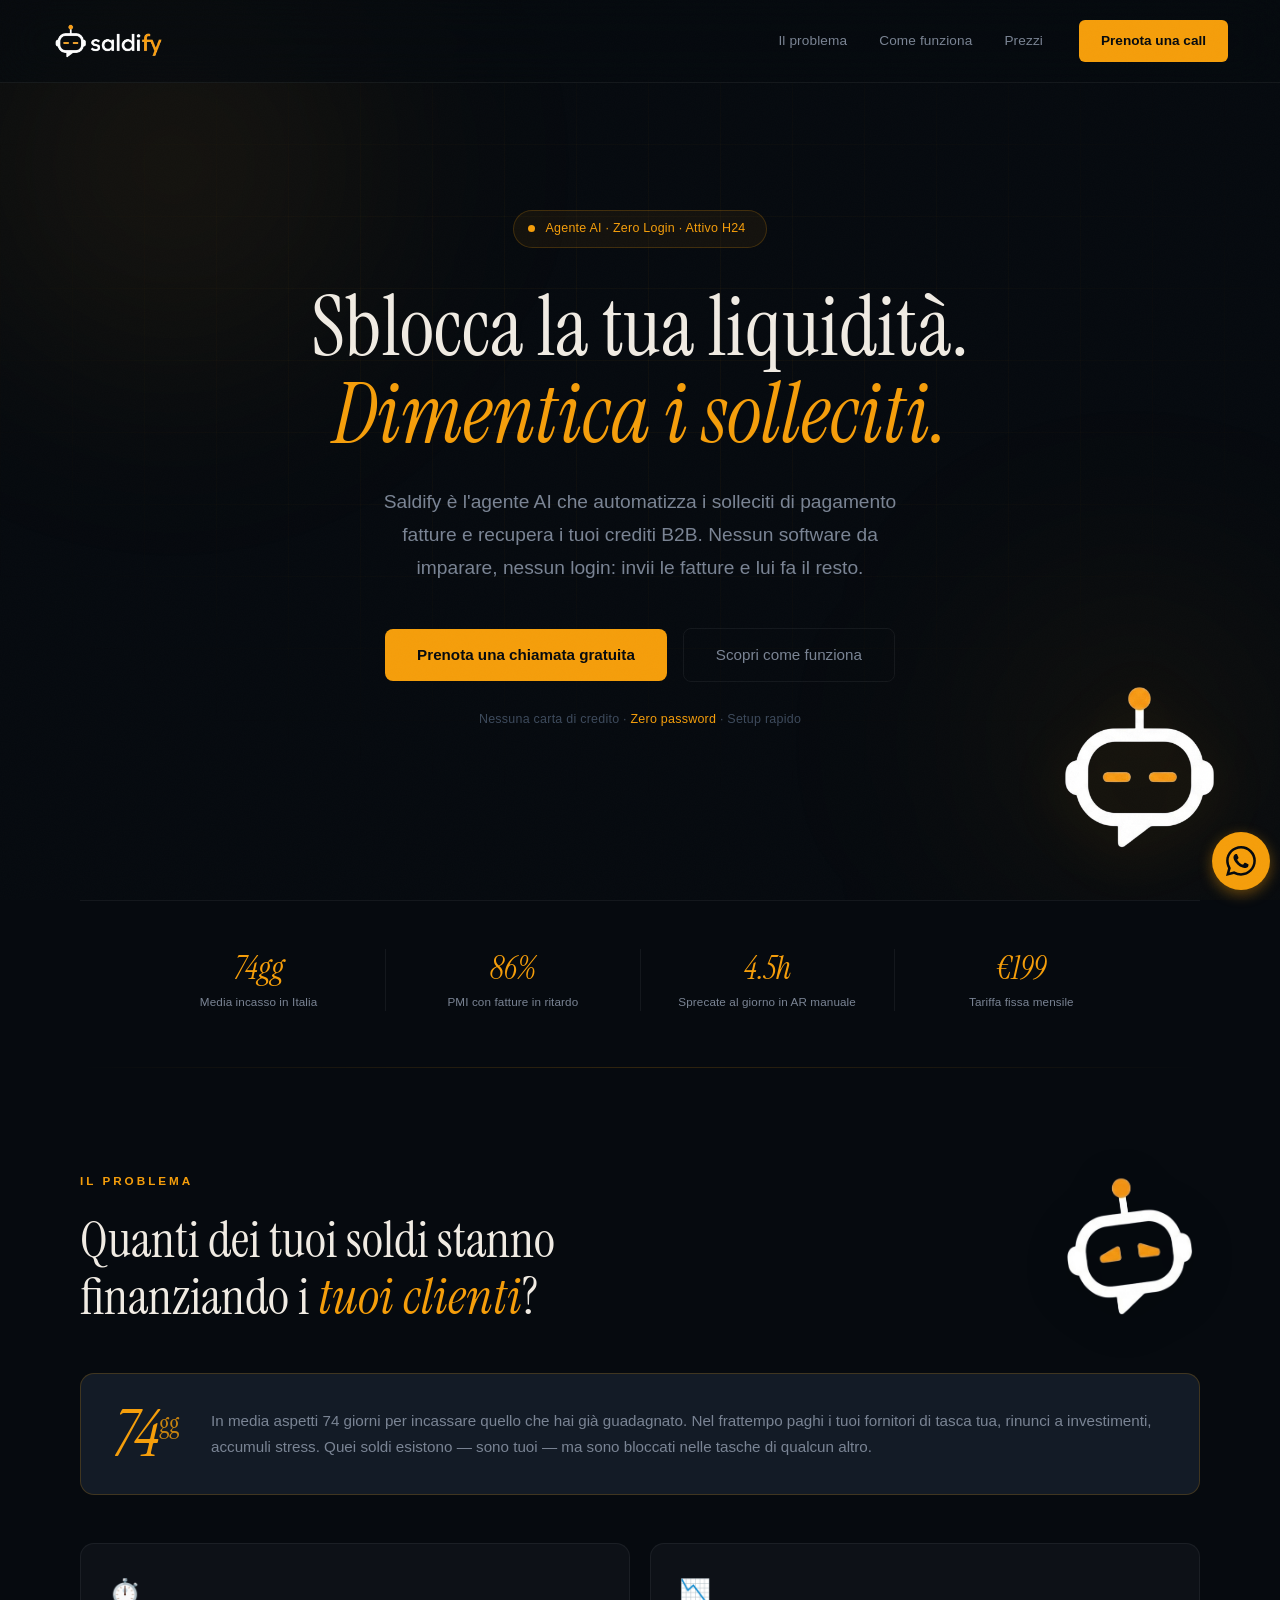
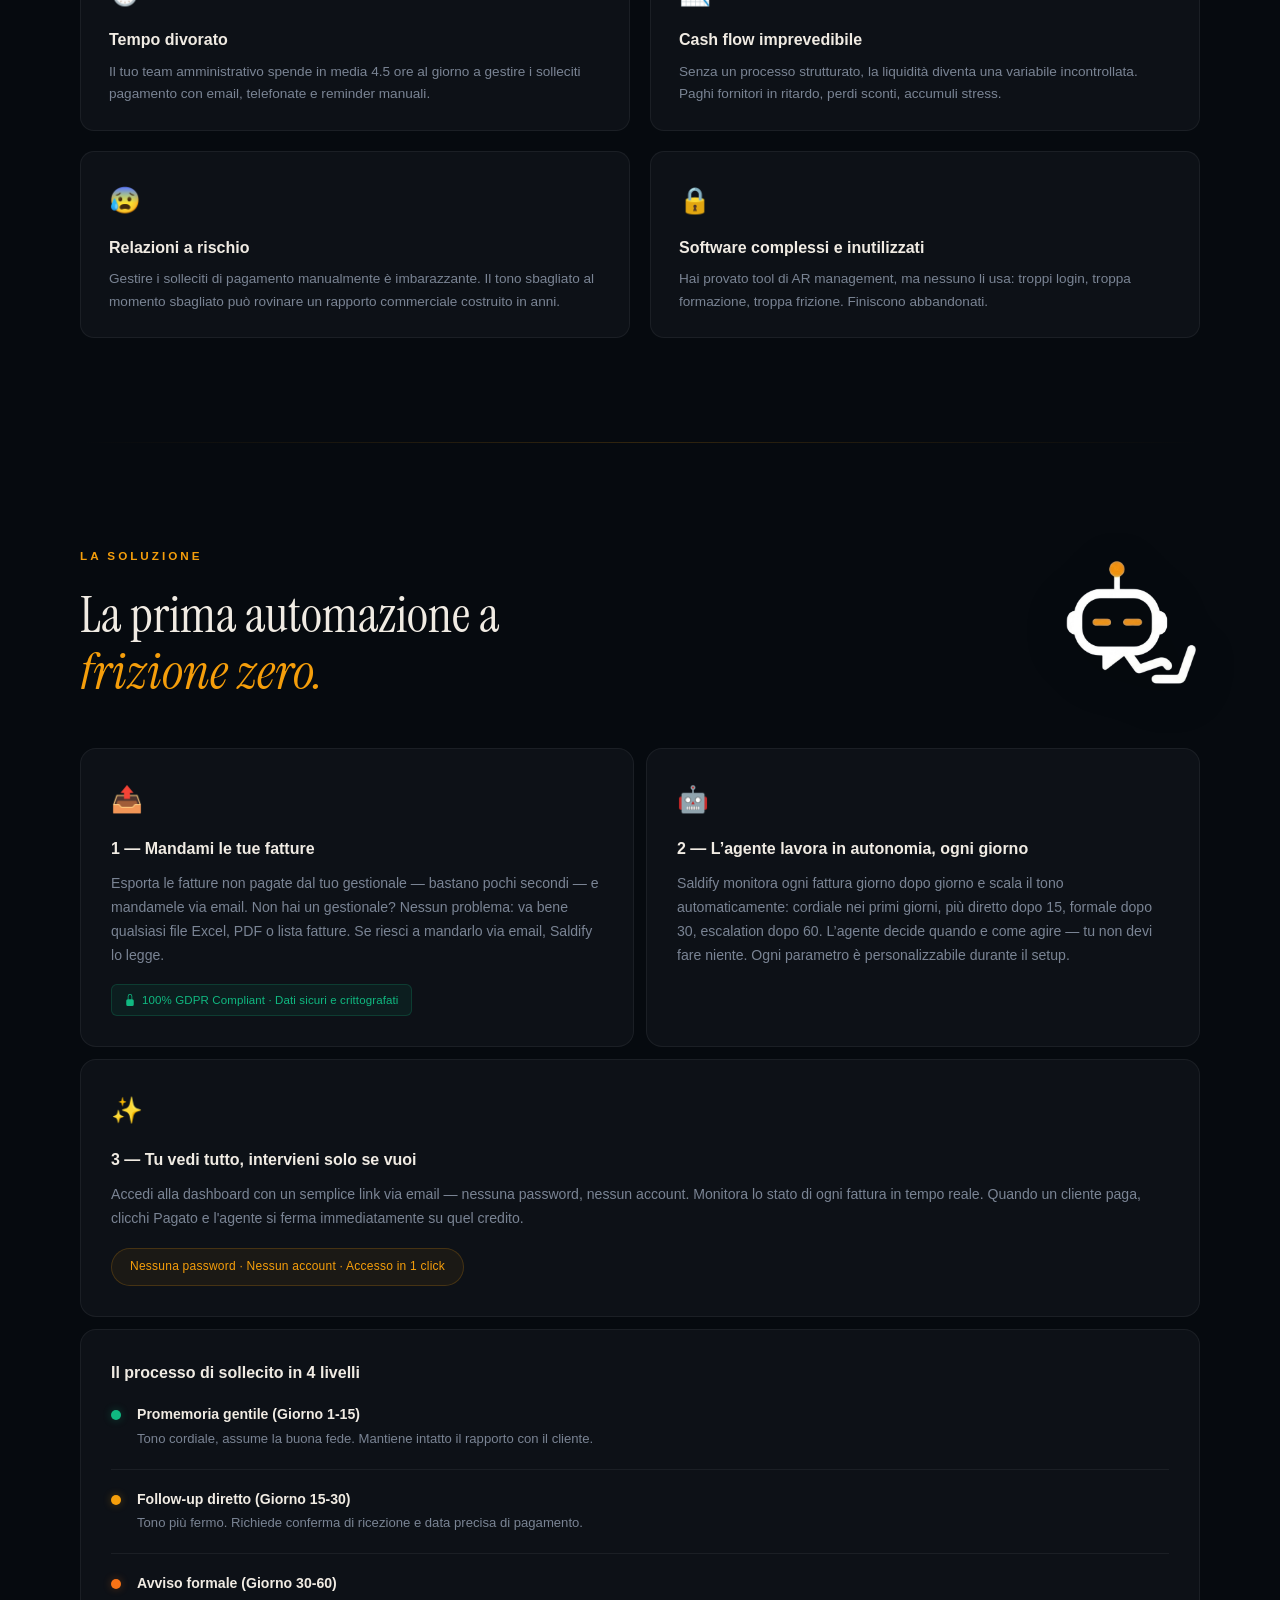
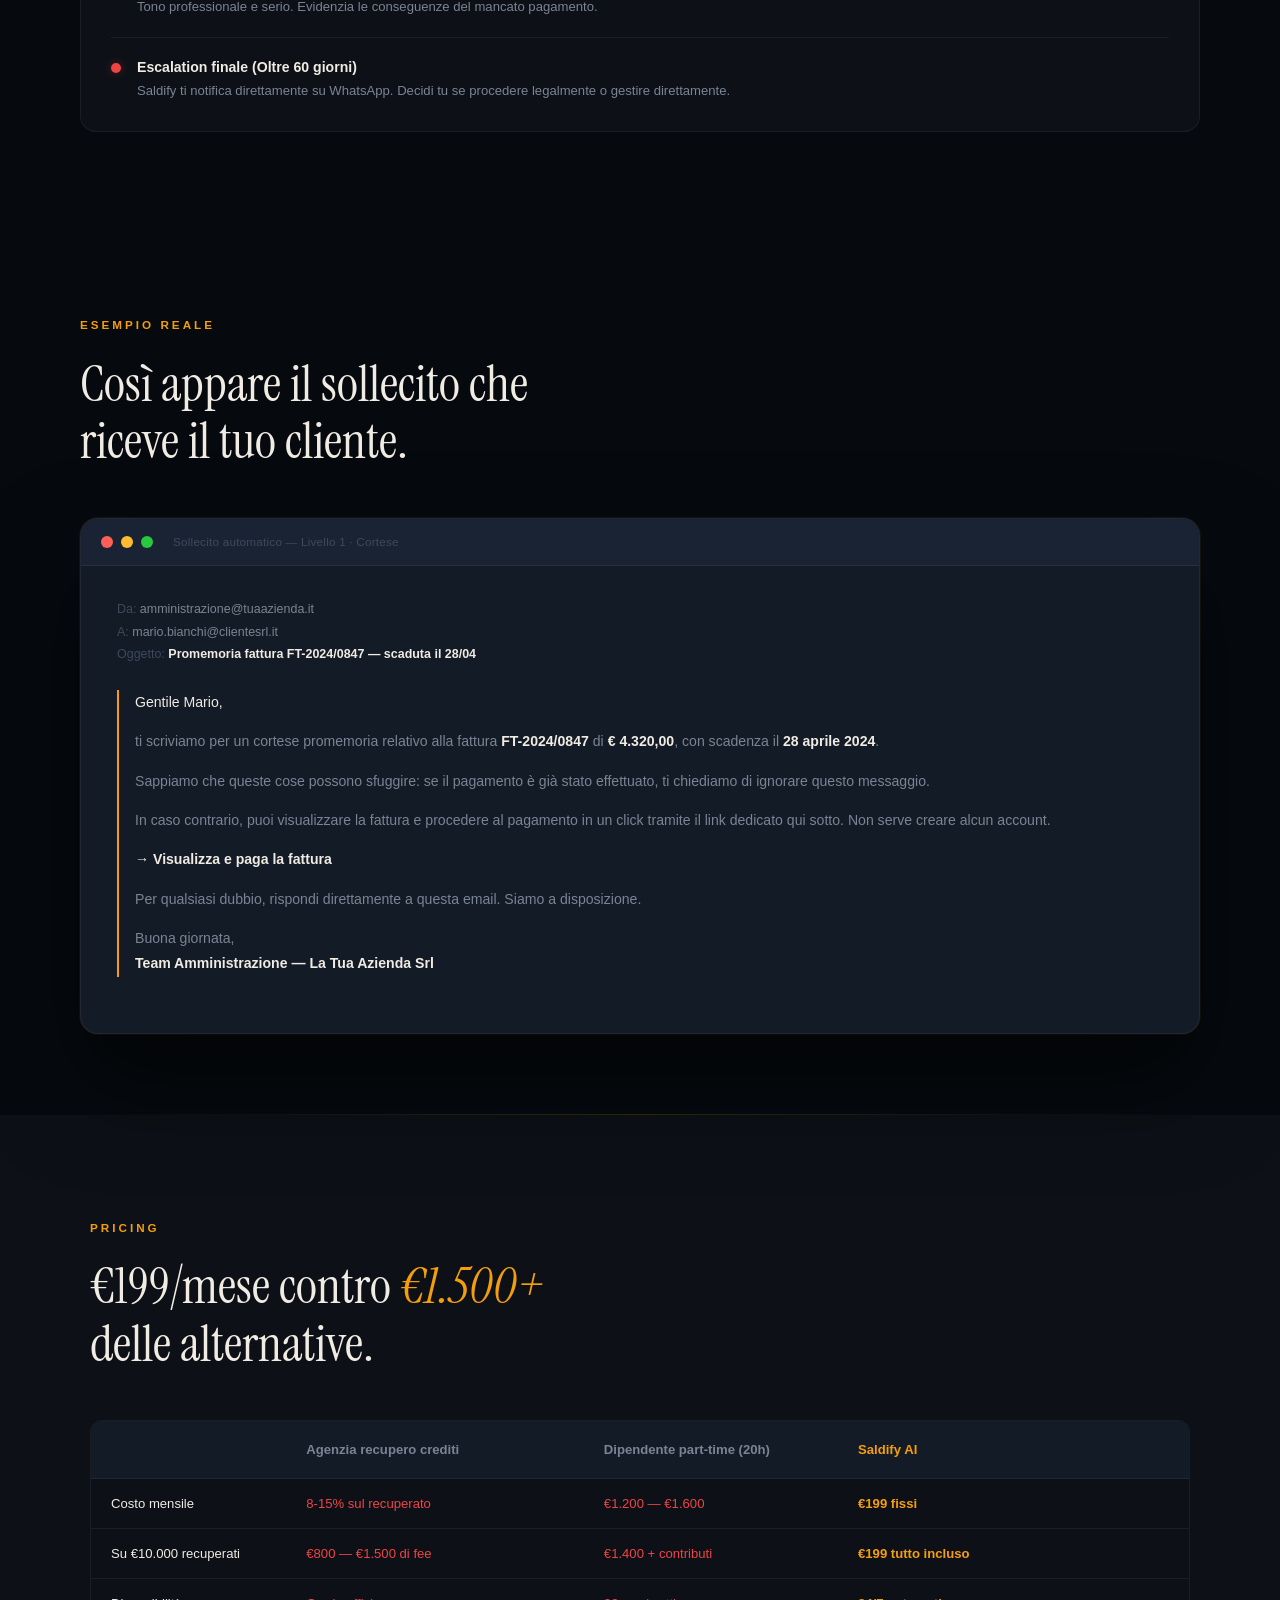
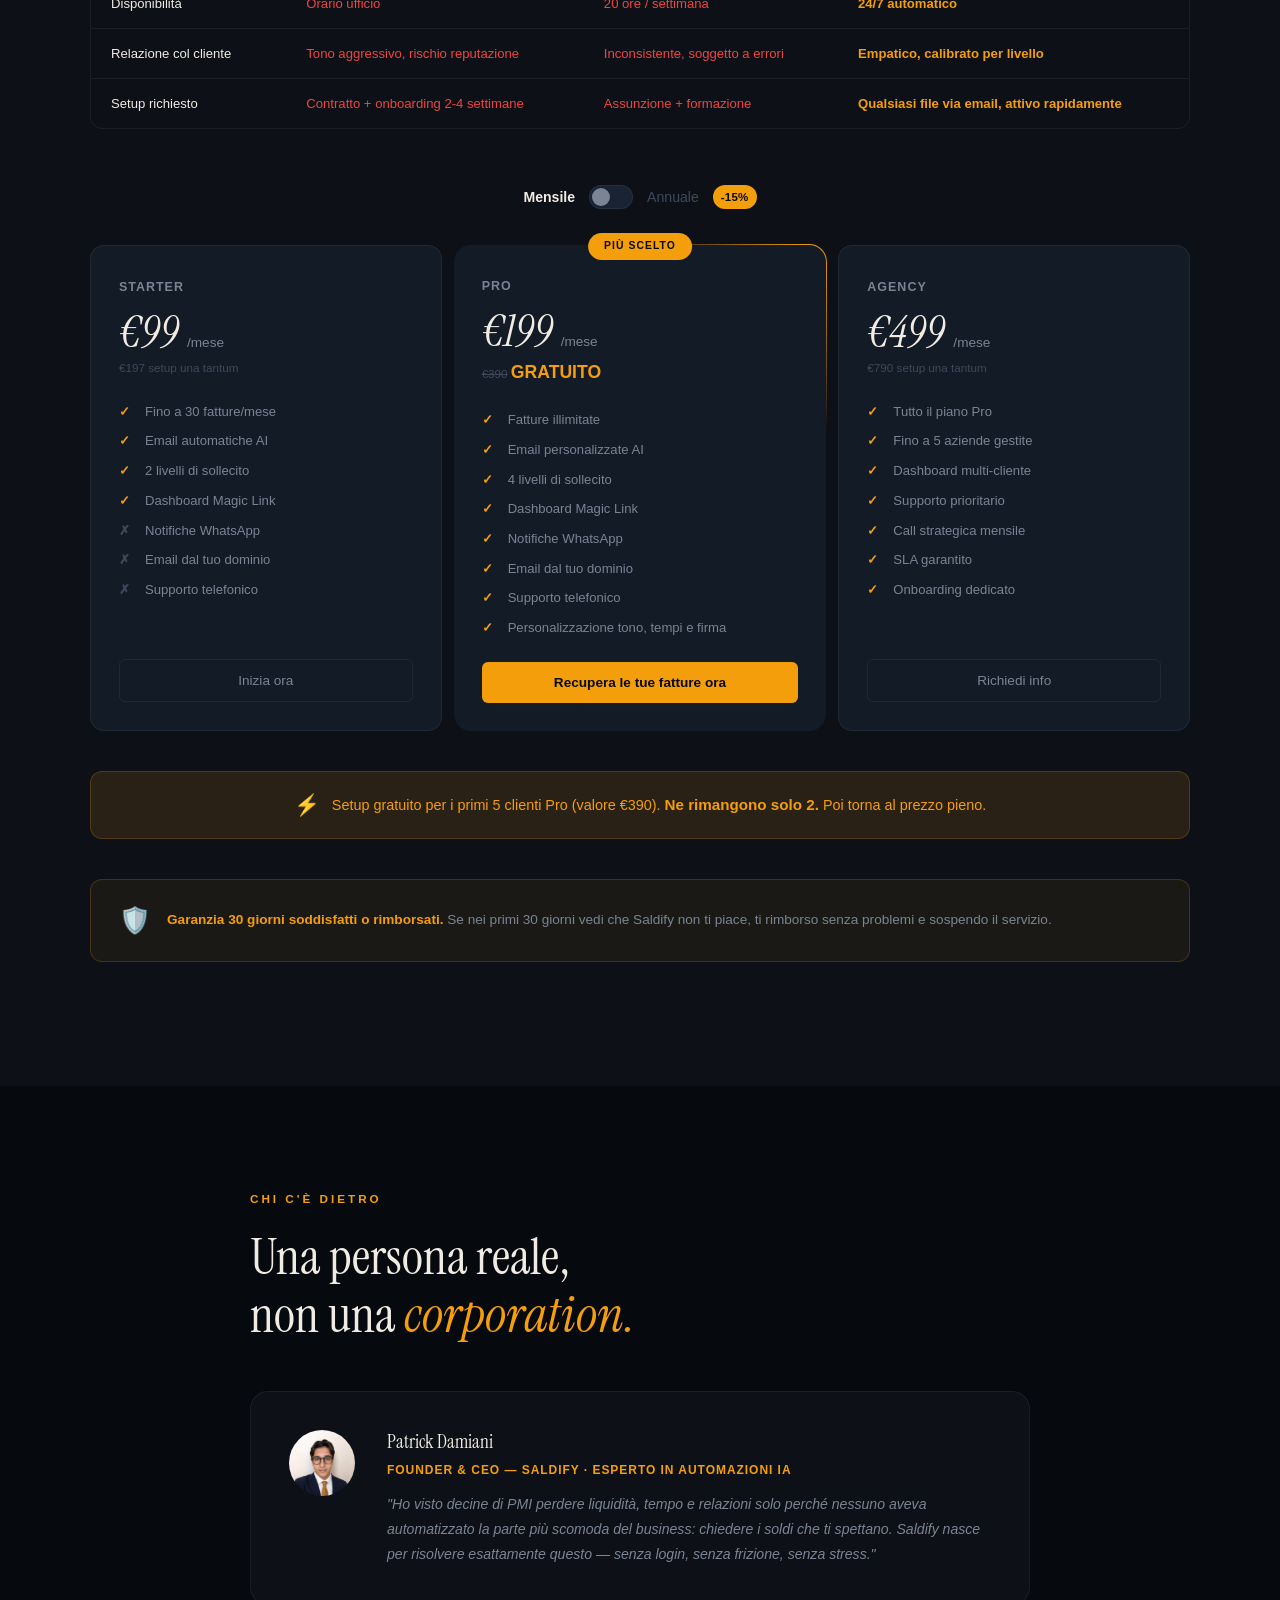
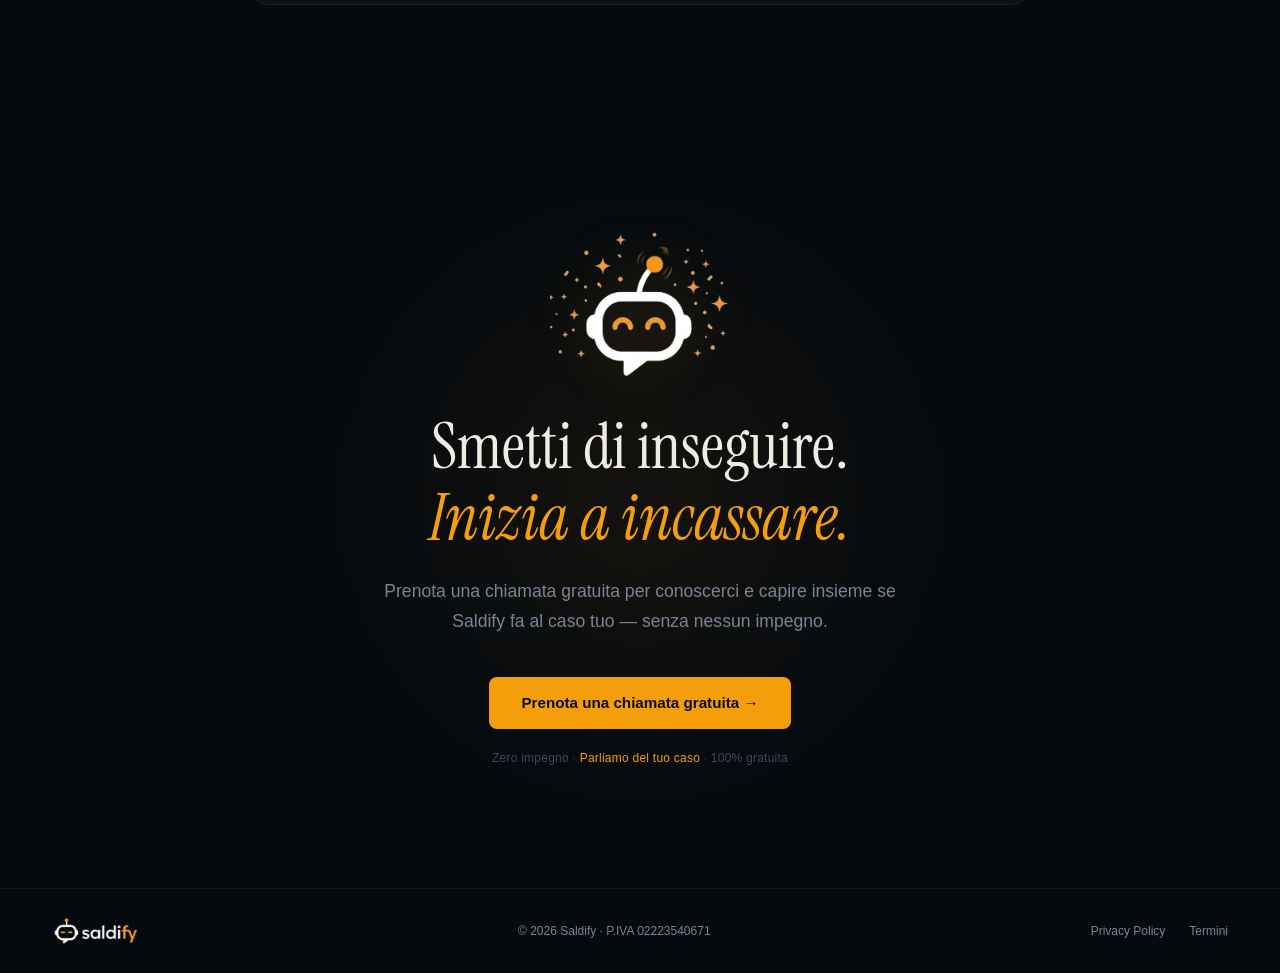
==== index.html @ 2b089e60 "Update meta description price from 199 to 99" ====
<!DOCTYPE html>
<html lang="it">
<head>
  <meta charset="UTF-8">
  <!-- Google Tag Manager -->
  <script>(function(w,d,s,l,i){w[l]=w[l]||[];w[l].push({'gtm.start': new Date().getTime(),event:'gtm.js'});var f=d.getElementsByTagName(s)[0], j=d.createElement(s),dl=l!='dataLayer'?'&l='+l:'';j.async=true;j.src= 'https://www.googletagmanager.com/gtm.js?id='+i+dl;f.parentNode.insertBefore(j,f); })(window,document,'script','dataLayer','GTM-MG8FZCW9');</script>
  <!-- End Google Tag Manager -->
  <meta name="viewport" content="width=device-width, initial-scale=1.0">
  <title>Saldify — Automatizza i Tuoi Incassi B2B</title>

  <!-- Favicon -->
  <link rel="icon" type="image/jpeg" href="/favicon.jpeg">

  <!-- SEO -->
  <meta name="description" content="Saldify è l'agente AI che recupera i tuoi crediti B2B in automatico. Mandi le fatture, lui manda i solleciti. Zero login, zero stress. Da €99/mese.">
  <meta name="robots" content="index, follow">
  <meta name="author" content="Saldify">
  <meta name="keywords" content="solleciti pagamento, solleciti di pagmento fatture, agente AI fatture scadute, automatizzare solleciti pagamento, solleciti di pagamento, sollecito pagamento fattura">

  <!-- Open Graph -->
  <meta property="og:title" content="Saldify — Sblocca la tua liquidità. Dimentica i solleciti.">
  <meta property="og:description" content="L'agente AI che recupera i tuoi crediti B2B in automatico. Zero login, zero stress. Setup rapido.">
  <meta property="og:image" content="https://saldify-tan.vercel.app/favicon.jpeg">
  <meta property="og:url" content="https://saldify-tan.vercel.app">
  <meta property="og:type" content="website">
  <meta property="og:locale" content="it_IT">

  <!-- Twitter Card -->
  <meta name="twitter:card" content="summary_large_image">
  <meta name="twitter:title" content="Saldify — Sblocca la tua liquidità.">
  <meta name="twitter:description" content="L'agente AI che recupera i tuoi crediti B2B in automatico.">
  <meta name="twitter:image" content="https://saldify-tan.vercel.app/favicon.jpeg">

  <!-- Google Fonts: Instrument Serif -->
  <link rel="preconnect" href="https://fonts.googleapis.com">
  <link rel="preconnect" href="https://fonts.gstatic.com" crossorigin>
  <link href="https://fonts.googleapis.com/css2?family=Instrument+Serif:ital@0;1&display=swap" rel="stylesheet">

  <!-- Fontshare: Cabinet Grotesk -->
  <link href="https://api.fontshare.com/v2/css?f[]=cabinet-grotesk@400,500,700,800&display=swap" rel="stylesheet">

  <link rel="stylesheet" href="style.css">
</head>
<body>
  <!-- Google Tag Manager (noscript) -->
  <noscript><iframe src="https://www.googletagmanager.com/ns.html?id=GTM-MG8FZCW9" height="0" width="0" style="display:none;visibility:hidden"></iframe></noscript>
  <!-- End Google Tag Manager (noscript) -->

  <!-- ======== NAVBAR ======== -->
  <nav class="navbar" id="navbar">
    <a href="#" class="nav-logo"><img src="logo.png" alt="Saldify" height="36" width="auto"></a>
    <div class="nav-right">
      <div class="nav-links">
        <a href="#problema">Il problema</a>
        <a href="#come-funziona">Come funziona</a>
        <a href="#prezzi">Prezzi</a>
      </div>
      <a href="#cta" class="abtn">Prenota una call</a>
    </div>
  </nav>

  <!-- ======== HERO ======== -->
  <section class="hero" id="hero">
    <!-- Background effects -->
    <div class="hero-orb hero-orb--1"></div>
    <div class="hero-orb hero-orb--2"></div>
    <div class="hero-grid"></div>
    <div class="hero-particles" id="heroParticles"></div>

    <!-- Content -->
    <div class="hero-content">
      <div class="hero-badge">
        <span class="hero-badge-dot"></span>
        Agente AI · Zero Login · Attivo H24
      </div>

      <h1>Sblocca la tua liquidità.<br><span class="accent">Dimentica i solleciti.</span></h1>

      <p class="hero-sub">Saldify è l'agente AI che automatizza i solleciti di pagamento fatture e recupera i tuoi crediti B2B. Nessun software da imparare, nessun login: invii le fatture e lui fa il resto.</p>

      <div class="hero-cta">
        <a href="#cta" class="abtn lg">Prenota una chiamata gratuita</a>
        <a href="#come-funziona" class="gbtn lg">Scopri come funziona</a>
      </div>

      <p class="hero-micro">Nessuna carta di credito · <span class="amber">Zero password</span> · Setup rapido</p>
    </div>
    <img src="robot-idle.png" alt="Saldify Robot" class="hero-robot">
  </section>

  <!-- ======== PROOF BAR ======== -->
  <div class="proof-bar">
    <div class="proof-stat">
      <span class="num">74gg</span>
      <span class="label">Media incasso in Italia</span>
    </div>
    <div class="proof-stat">
      <span class="num">86%</span>
      <span class="label">PMI con fatture in ritardo</span>
    </div>
    <div class="proof-stat">
      <span class="num">4.5h</span>
      <span class="label">Sprecate al giorno in AR manuale</span>
    </div>
    <div class="proof-stat">
      <span class="num">€199</span>
      <span class="label">Tariffa fissa mensile</span>
    </div>
  </div>

  <hr class="line-accent">

  <!-- ======== PROBLEMA ======== -->
  <section class="section" id="problema">
    <div class="section-inner">
      <div class="section-header">
        <div>
          <p class="section-tag rv">Il problema</p>
          <h2 class="section-h2 rv">Quanti dei tuoi soldi stanno<br>finanziando i <span class="accent">tuoi clienti</span>?</h2>
        </div>
        <img src="robot-worried.png" alt="Robot preoccupato" class="section-robot" id="robotWorried">
      </div>

      <div class="callout rv">
        <span class="callout-num">74<sup>gg</sup></span>
        <p class="callout-text">In media aspetti 74 giorni per incassare quello che hai già guadagnato. Nel frattempo paghi i tuoi fornitori di tasca tua, rinunci a investimenti, accumuli stress. Quei soldi esistono — sono tuoi — ma sono bloccati nelle tasche di qualcun altro.</p>
      </div>

      <div class="problem-grid">
        <div class="problem-card rv">
          <div class="emoji">⏱️</div>
          <p class="card-title">Tempo divorato</p>
          <p class="card-text">Il tuo team amministrativo spende in media 4.5 ore al giorno a gestire i solleciti pagamento con email, telefonate e reminder manuali.</p>
        </div>
        <div class="problem-card rv">
          <div class="emoji">📉</div>
          <p class="card-title">Cash flow imprevedibile</p>
          <p class="card-text">Senza un processo strutturato, la liquidità diventa una variabile incontrollata. Paghi fornitori in ritardo, perdi sconti, accumuli stress.</p>
        </div>
        <div class="problem-card rv">
          <div class="emoji">😰</div>
          <p class="card-title">Relazioni a rischio</p>
          <p class="card-text">Gestire i solleciti di pagamento manualmente è imbarazzante. Il tono sbagliato al momento sbagliato può rovinare un rapporto commerciale costruito in anni.</p>
        </div>
        <div class="problem-card rv">
          <div class="emoji">🔒</div>
          <p class="card-title">Software complessi e inutilizzati</p>
          <p class="card-text">Hai provato tool di AR management, ma nessuno li usa: troppi login, troppa formazione, troppa frizione. Finiscono abbandonati.</p>
        </div>
      </div>
    </div>
  </section>

  <hr class="line-accent">

  <!-- ======== COME FUNZIONA ======== -->
  <section class="section" id="come-funziona">
    <div class="section-inner">
      <div class="section-header">
        <div>
          <p class="section-tag rv">La soluzione</p>
          <h2 class="section-h2 rv">La prima automazione a<br><span class="accent">frizione zero.</span></h2>
        </div>
        <img src="robot-working.png" alt="Robot al lavoro" class="section-robot" id="robotWorking">
      </div>

      <div class="bento-grid">
        <!-- Step 1 -->
        <div class="bento-card rv">
          <div class="emoji">📤</div>
          <p class="card-title">1 — Mandami le tue fatture</p>
          <p class="card-text">Esporta le fatture non pagate dal tuo gestionale — bastano pochi secondi — e mandamele via email. Non hai un gestionale? Nessun problema: va bene qualsiasi file Excel, PDF o lista fatture. Se riesci a mandarlo via email, Saldify lo legge.</p>
          <div class="privacy-badge">
            <svg xmlns="http://www.w3.org/2000/svg" width="12" height="12" fill="currentColor" viewBox="0 0 16 16"><path d="M8 1a2 2 0 0 1 2 2v4H6V3a2 2 0 0 1 2-2zm3 6V3a3 3 0 0 0-6 0v4a2 2 0 0 0-2 2v5a2 2 0 0 0 2 2h6a2 2 0 0 0 2-2V9a2 2 0 0 0-2-2z"/></svg>
            100% GDPR Compliant · Dati sicuri e crittografati
          </div>
        </div>

        <!-- Step 2 -->
        <div class="bento-card rv">
          <div class="emoji">🤖</div>
          <p class="card-title">2 — L’agente lavora in autonomia, ogni giorno</p>
          <p class="card-text">Saldify monitora ogni fattura giorno dopo giorno e scala il tono automaticamente: cordiale nei primi giorni, più diretto dopo 15, formale dopo 30, escalation dopo 60. L’agente decide quando e come agire — tu non devi fare niente. Ogni parametro è personalizzabile durante il setup.</p>
        </div>

        <!-- Step 3 — Wide -->
        <div class="bento-card wide rv">
          <div class="emoji">✨</div>
          <p class="card-title">3 — Tu vedi tutto, intervieni solo se vuoi</p>
          <p class="card-text">Accedi alla dashboard con un semplice link via email — nessuna password, nessun account. Monitora lo stato di ogni fattura in tempo reale. Quando un cliente paga, clicchi Pagato e l'agente si ferma immediatamente su quel credito.</p>
          <div class="zero-login-badge">Nessuna password · Nessun account · Accesso in 1 click</div>
        </div>

        <!-- Dunning levels — Vertical list -->
        <div class="bento-card wide rv">
          <p class="card-title">Il processo di sollecito in 4 livelli</p>
          <div class="dunning-list">
            <div class="dunning-row">
              <span class="dunning-dot green"></span>
              <div class="dunning-row-content">
                <p class="step-title">Promemoria gentile (Giorno 1-15)</p>
                <p class="step-text">Tono cordiale, assume la buona fede. Mantiene intatto il rapporto con il cliente.</p>
              </div>
            </div>
            <div class="dunning-row">
              <span class="dunning-dot yellow"></span>
              <div class="dunning-row-content">
                <p class="step-title">Follow-up diretto (Giorno 15-30)</p>
                <p class="step-text">Tono più fermo. Richiede conferma di ricezione e data precisa di pagamento.</p>
              </div>
            </div>
            <div class="dunning-row">
              <span class="dunning-dot orange"></span>
              <div class="dunning-row-content">
                <p class="step-title">Avviso formale (Giorno 30-60)</p>
                <p class="step-text">Tono professionale e serio. Evidenzia le conseguenze del mancato pagamento.</p>
              </div>
            </div>
            <div class="dunning-row">
              <span class="dunning-dot red"></span>
              <div class="dunning-row-content">
                <p class="step-title">Escalation finale (Oltre 60 giorni)</p>
                <p class="step-text">Saldify ti notifica direttamente su WhatsApp. Decidi tu se procedere legalmente o gestire direttamente.</p>
              </div>
            </div>
          </div>
        </div>
      </div>
    </div>
  </section>

  <!-- ======== EMAIL MOCKUP ======== -->
  <section class="mockup-section" id="mockup">
    <div class="mockup-inner">
      <p class="section-tag rv">Esempio reale</p>
      <h2 class="section-h2 rv">Così appare il sollecito che<br>riceve il tuo cliente.</h2>

      <div class="email-box rv">
        <!-- Chrome bar -->
        <div class="email-chrome">
          <span class="chrome-dot red"></span>
          <span class="chrome-dot yellow"></span>
          <span class="chrome-dot green"></span>
          <span class="chrome-label">Sollecito automatico — Livello 1 · Cortese</span>
        </div>

        <!-- Email body -->
        <div class="email-body">
          <div class="email-meta">
            <p><span>Da:</span> amministrazione@tuaazienda.it</p>
            <p><span>A:</span> mario.bianchi@clientesrl.it</p>
            <p><span>Oggetto:</span> <span class="subject">Promemoria fattura FT-2024/0847 — scaduta il 28/04</span></p>
          </div>

          <div class="email-content">
            <p class="greeting">Gentile Mario,</p>
            <p>ti scriviamo per un cortese promemoria relativo alla fattura <strong>FT-2024/0847</strong> di <strong>€ 4.320,00</strong>, con scadenza il <strong>28 aprile 2024</strong>.</p>
            <p>Sappiamo che queste cose possono sfuggire: se il pagamento è già stato effettuato, ti chiediamo di ignorare questo messaggio.</p>
            <p>In caso contrario, puoi visualizzare la fattura e procedere al pagamento in un click tramite il link dedicato qui sotto. Non serve creare alcun account.</p>
            <p><strong>→ Visualizza e paga la fattura</strong></p>
            <p>Per qualsiasi dubbio, rispondi direttamente a questa email. Siamo a disposizione.</p>
            <p>Buona giornata,<br><strong>Team Amministrazione — La Tua Azienda Srl</strong></p>
          </div>


        </div>
      </div>
    </div>
  </section>

  <hr class="line-accent">

  <!-- ======== PREZZI ======== -->
  <section class="pricing-section" id="prezzi">
    <div class="pricing-inner">
      <p class="section-tag rv">Pricing</p>
      <h2 class="section-h2 rv">€199/mese contro <span class="accent">€1.500+</span><br>delle alternative.</h2>

      <!-- Comparison table -->
      <table class="compare-table rv">
        <thead>
          <tr>
            <th></th>
            <th>Agenzia recupero crediti</th>
            <th>Dipendente part-time (20h)</th>
            <th class="amber-col">Saldify AI</th>
          </tr>
        </thead>
        <tbody>
          <tr>
            <td>Costo mensile</td>
            <td class="neg">8-15% sul recuperato</td>
            <td class="neg">€1.200 — €1.600</td>
            <td class="pos">€199 fissi</td>
          </tr>
          <tr>
            <td>Su €10.000 recuperati</td>
            <td class="neg">€800 — €1.500 di fee</td>
            <td class="neg">€1.400 + contributi</td>
            <td class="pos">€199 tutto incluso</td>
          </tr>
          <tr>
            <td>Disponibilità</td>
            <td class="neg">Orario ufficio</td>
            <td class="neg">20 ore / settimana</td>
            <td class="pos">24/7 automatico</td>
          </tr>
          <tr>
            <td>Relazione col cliente</td>
            <td class="neg">Tono aggressivo, rischio reputazione</td>
            <td class="neg">Inconsistente, soggetto a errori</td>
            <td class="pos">Empatico, calibrato per livello</td>
          </tr>
          <tr>
            <td>Setup richiesto</td>
            <td class="neg">Contratto + onboarding 2-4 settimane</td>
            <td class="neg">Assunzione + formazione</td>
            <td class="pos">Qualsiasi file via email, attivo rapidamente</td>
          </tr>
        </tbody>
      </table>

      <!-- Billing toggle -->
      <div class="billing-toggle rv">
        <span class="billing-label" id="labelMonthly">Mensile</span>
        <label class="toggle-switch">
          <input type="checkbox" id="billingToggle">
          <span class="toggle-slider"></span>
        </label>
        <span class="billing-label" id="labelAnnual">Annuale</span>
        <span class="billing-save">-15%</span>
      </div>

      <!-- Pricing cards -->
      <div class="pricing-grid">
        <!-- Starter -->
        <div class="price-card rv">
          <p class="plan-name">Starter</p>
          <p class="plan-price"><span class="price-value" data-monthly="99" data-annual="84">€99</span> <span>/mese</span></p>
          <p class="plan-setup">€197 setup una tantum</p>
          <ul class="price-features">
            <li><span class="check">✓</span> Fino a 30 fatture/mese</li>
            <li><span class="check">✓</span> Email automatiche AI</li>
            <li><span class="check">✓</span> 2 livelli di sollecito</li>
            <li><span class="check">✓</span> Dashboard Magic Link</li>
            <li><span class="cross">✗</span> Notifiche WhatsApp</li>
            <li><span class="cross">✗</span> Email dal tuo dominio</li>
            <li><span class="cross">✗</span> Supporto telefonico</li>
          </ul>
          <div class="plan-cta">
            <a href="#demo" class="gbtn" style="width:100%;justify-content:center;">Inizia ora</a>
          </div>
        </div>

        <!-- Pro — Featured -->
        <div class="price-card feat rv">
          <div class="card-glow"></div>
          <span class="price-badge">Più scelto</span>
          <div class="card-inner">
            <p class="plan-name">Pro</p>
            <p class="plan-price"><span class="price-value" data-monthly="199" data-annual="169">€199</span> <span>/mese</span></p>
            <p class="plan-setup"><s>€390</s> <strong style="color:var(--amber);font-size:1.1rem;">GRATUITO</strong></p>
            <ul class="price-features">
              <li><span class="check">✓</span> Fatture illimitate</li>
              <li><span class="check">✓</span> Email personalizzate AI</li>
              <li><span class="check">✓</span> 4 livelli di sollecito</li>
              <li><span class="check">✓</span> Dashboard Magic Link</li>
              <li><span class="check">✓</span> Notifiche WhatsApp</li>
              <li><span class="check">✓</span> Email dal tuo dominio</li>
              <li><span class="check">✓</span> Supporto telefonico</li>
              <li><span class="check">✓</span> Personalizzazione tono, tempi e firma</li>
            </ul>
            <div class="plan-cta">
              <a href="#demo" class="abtn" style="width:100%;justify-content:center;">Recupera le tue fatture ora</a>
            </div>
          </div>
        </div>

        <!-- Agency -->
        <div class="price-card rv">
          <p class="plan-name">Agency</p>
          <p class="plan-price"><span class="price-value" data-monthly="499" data-annual="424">€499</span> <span>/mese</span></p>
          <p class="plan-setup">€790 setup una tantum</p>
          <ul class="price-features">
            <li><span class="check">✓</span> Tutto il piano Pro</li>
            <li><span class="check">✓</span> Fino a 5 aziende gestite</li>
            <li><span class="check">✓</span> Dashboard multi-cliente</li>
            <li><span class="check">✓</span> Supporto prioritario</li>
            <li><span class="check">✓</span> Call strategica mensile</li>
            <li><span class="check">✓</span> SLA garantito</li>
            <li><span class="check">✓</span> Onboarding dedicato</li>
          </ul>
          <div class="plan-cta">
            <a href="#demo" class="gbtn" style="width:100%;justify-content:center;">Richiedi info</a>
          </div>
        </div>
      </div>

      <div class="pricing-urgency rv">
        <span class="urgency-icon">⚡</span>
        <p>Setup gratuito per i primi 5 clienti Pro (valore €390). <strong>Ne rimangono solo 2.</strong> Poi torna al prezzo pieno.</p>
      </div>

      <!-- Guarantee -->
      <div class="guarantee-box rv">
        <span class="guarantee-icon">🛡️</span>
        <p class="guarantee-text"><strong>Garanzia 30 giorni soddisfatti o rimborsati.</strong> Se nei primi 30 giorni vedi che Saldify non ti piace, ti rimborso senza problemi e sospendo il servizio.</p>
      </div>
    </div>
  </section>

  <!-- ======== FOUNDER ======== -->
  <section class="founder-section" id="chi-siamo">
    <div class="founder-inner">
      <p class="section-tag rv">Chi c'è dietro</p>
      <h2 class="section-h2 rv">Una persona reale,<br>non una <span class="accent">corporation.</span></h2>

      <div class="founder-card rv">
        <img src="foto.patrick.jpeg" alt="Patrick Damiani" class="founder-avatar photo" id="founderPhoto">
        <div class="founder-info">
          <p class="founder-name">Patrick Damiani</p>
          <p class="founder-role">Founder & CEO — Saldify · Esperto in Automazioni IA</p>
          <p class="founder-quote">"Ho visto decine di PMI perdere liquidità, tempo e relazioni solo perché nessuno aveva automatizzato la parte più scomoda del business: chiedere i soldi che ti spettano. Saldify nasce per risolvere esattamente questo — senza login, senza frizione, senza stress."</p>
        </div>
      </div>
    </div>
  </section>

  <!-- ======== CTA FINALE ======== -->
  <section class="cta-section" id="demo">
    <div class="cta-orb"></div>
    <div class="cta-content">
      <img src="robot-happy.png" alt="Robot felice" class="cta-robot">
      <h2 class="rv">Smetti di inseguire.<br><span class="accent">Inizia a incassare.</span></h2>
      <p class="cta-sub rv">Prenota una chiamata gratuita per conoscerci e capire insieme se Saldify fa al caso tuo — senza nessun impegno.</p>
      <div class="cta-btn-wrap rv">
        <a href="#" class="abtn lg">Prenota una chiamata gratuita →</a>
      </div>
      <p class="cta-micro rv">Zero impegno · <span class="amber">Parliamo del tuo caso</span> · 100% gratuita</p>
    </div>
  </section>

  <!-- ======== FOOTER ======== -->
  <footer class="footer">
    <a href="#" class="footer-logo"><img src="logo.png" alt="Saldify" height="28" width="auto"></a>
    <span class="footer-copy">© 2026 Saldify · P.IVA 02223540671</span>
    <div class="footer-links">
      <a href="#">Privacy Policy</a>
      <a href="#">Termini</a>
    </div>
  </footer>

  <!-- ======== SCRIPTS ======== -->
  <script>
    // Particle generator
    (function() {
      const container = document.getElementById('heroParticles');
      const count = 28;
      for (let i = 0; i < count; i++) {
        const dot = document.createElement('div');
        dot.classList.add('hero-particle');
        dot.style.left = Math.random() * 100 + '%';
        dot.style.top = Math.random() * 100 + '%';
        dot.style.setProperty('--dur', (3 + Math.random() * 5).toFixed(1) + 's');
        dot.style.setProperty('--delay', (Math.random() * 6).toFixed(1) + 's');
        const size = 2 + Math.random() * 2;
        dot.style.width = size + 'px';
        dot.style.height = size + 'px';
        container.appendChild(dot);
      }
    })();

    // Scroll reveal for .rv elements
    (function() {
      var observer = new IntersectionObserver(function(entries) {
        entries.forEach(function(entry) {
          if (entry.isIntersecting) {
            entry.target.classList.add('in');
          }
        });
      }, { threshold: 0.08 });

      document.querySelectorAll('.rv').forEach(function(el) {
        observer.observe(el);
      });
    })();

    // Robot slide-in observer
    (function() {
      var robotObserver = new IntersectionObserver(function(entries) {
        entries.forEach(function(entry) {
          if (entry.isIntersecting) {
            var robot = entry.target.querySelector('.section-robot');
            if (robot) robot.classList.add('in');
          }
        });
      }, { threshold: 0.15 });

      document.querySelectorAll('.section-header').forEach(function(el) {
        robotObserver.observe(el);
      });
    })();

    // Smooth scroll for internal anchor links
    document.querySelectorAll('a[href^="#"]').forEach(function(link) {
      link.addEventListener('click', function(e) {
        var href = this.getAttribute('href');
        if (href === '#') return;
        var target = document.querySelector(href);
        if (target) {
          e.preventDefault();
          target.scrollIntoView({ behavior: 'smooth', block: 'start' });
        }
      });
    });

    // Billing toggle — monthly/annual
    (function() {
      var toggle = document.getElementById('billingToggle');
      var labelM = document.getElementById('labelMonthly');
      var labelA = document.getElementById('labelAnnual');
      if (!toggle) return;

      toggle.addEventListener('change', function() {
        var isAnnual = toggle.checked;
        labelM.classList.toggle('active', !isAnnual);
        labelA.classList.toggle('active', isAnnual);

        document.querySelectorAll('.price-value').forEach(function(el) {
          var price = isAnnual ? el.dataset.annual : el.dataset.monthly;
          el.textContent = '€' + price;
        });
      });

      // Init state
      labelM.classList.add('active');
    })();
  </script>

  <a href="https://wa.me/393780111216" target="_blank" class="wa-fab" aria-label="Scrivimi su WhatsApp">
    <svg xmlns="http://www.w3.org/2000/svg" width="30" height="30" fill="currentColor" viewBox="0 0 16 16">
      <path d="M13.601 2.326A7.85 7.85 0 0 0 7.994 0C3.627 0 .068 3.558.064 7.926c0 1.399.366 2.76 1.057 3.965L0 16l4.204-1.102a7.9 7.9 0 0 0 3.79.965h.004c4.368 0 7.926-3.558 7.93-7.93A7.9 7.9 0 0 0 13.6 2.326zM7.994 14.521a6.6 6.6 0 0 1-3.356-.92l-.24-.144-2.494.654.666-2.433-.156-.251a6.56 6.56 0 0 1-1.007-3.505c0-3.626 2.957-6.584 6.591-6.584a6.56 6.56 0 0 1 4.66 1.931 6.56 6.56 0 0 1 1.928 4.66c-.004 3.639-2.961 6.592-6.592 6.592m3.615-4.934c-.197-.099-1.17-.578-1.353-.646-.182-.065-.315-.099-.445.099-.133.197-.513.646-.627.775-.114.133-.232.148-.43.05-.197-.1-.836-.308-1.592-.985-.59-.525-.985-1.175-1.103-1.372-.114-.198-.011-.304.088-.403.087-.088.197-.232.296-.346.1-.114.133-.198.198-.33.065-.134.034-.248-.015-.347-.05-.099-.445-1.076-.612-1.47-.16-.389-.323-.335-.445-.34-.114-.005-.247-.007-.38-.007a.73.73 0 0 0-.529.247c-.182.198-.691.677-.691 1.654s.71 1.916.81 2.049c.1.133 1.398 2.132 3.383 2.992.47.205.84.326 1.129.418.475.152.904.129 1.246.08.38-.058 1.171-.48 1.338-.943.164-.464.164-.86.114-.943-.049-.084-.182-.133-.38-.232z"/>
    </svg>
    <span class="wa-fab-text">Scrivimi</span>
  </a>

  <!-- Lightbox Modal -->
  <div class="photo-lightbox" id="photoLightbox">
    <div class="lightbox-close" id="lightboxClose">×</div>
    <img src="foto.patrick.jpeg" alt="Patrick Damiani" class="lightbox-img">
  </div>

  <script>
    document.addEventListener('DOMContentLoaded', function() {
      var photo = document.getElementById('founderPhoto');
      var lightbox = document.getElementById('photoLightbox');
      var closeBtn = document.getElementById('lightboxClose');

      if (photo && lightbox && closeBtn) {
        photo.addEventListener('click', function() {
          lightbox.classList.add('active');
        });

        closeBtn.addEventListener('click', function() {
          lightbox.classList.remove('active');
        });

        lightbox.addEventListener('click', function(e) {
          if (e.target === lightbox) {
            lightbox.classList.remove('active');
          }
        });
      }
    });
  </script>

</body>
</html>
---- style.css ----
/* ============================================
   DESIGN SYSTEM — Saldify
   ============================================ */

:root {
  /* Backgrounds */
  --bg:        #060A0F;
  --s1:        #0D1117;
  --s2:        #131B26;
  --s3:        #1A2333;

  /* Accent — Amber */
  --amber:     #F59E0B;
  --amber-2:   #D97706;
  --amber-dim: rgba(245, 158, 11, 0.12);
  --amber-xs:  rgba(245, 158, 11, 0.06);

  /* Typography */
  --text:      #F0EBE3;
  --muted:     #7A8494;
  --subtle:    #3D4A5C;

  /* Borders */
  --border:    rgba(255, 255, 255, 0.06);
  --border-a:  rgba(245, 158, 11, 0.2);

  /* Font Families */
  --font-serif:    'Instrument Serif', serif;
  --font-sans:     'Cabinet Grotesk', sans-serif;
}

/* ============================================
   CSS RESET
   ============================================ */

*, *::before, *::after {
  margin: 0;
  padding: 0;
  box-sizing: border-box;
}

html {
  scroll-behavior: smooth;
  -webkit-text-size-adjust: 100%;
  -moz-text-size-adjust: 100%;
  text-size-adjust: 100%;
}

body {
  min-height: 100vh;
  line-height: 1.6;
  -webkit-font-smoothing: antialiased;
  -moz-osx-font-smoothing: grayscale;
  text-rendering: optimizeLegibility;
  font-family: var(--font-sans);
  font-weight: 400;
  color: var(--text);
  background-color: var(--bg);
  overflow-x: hidden;
  position: relative;
}

img, picture, video, canvas, svg {
  display: block;
  max-width: 100%;
}

input, button, textarea, select {
  font: inherit;
  color: inherit;
}

a {
  color: inherit;
  text-decoration: none;
}

ul, ol {
  list-style: none;
}

h1, h2, h3, h4, h5, h6 {
  overflow-wrap: break-word;
  line-height: 1.1;
}

p {
  overflow-wrap: break-word;
}

table {
  border-collapse: collapse;
  border-spacing: 0;
}

/* ============================================
   GRAIN OVERLAY
   ============================================ */

body::before {
  content: '';
  position: fixed;
  inset: 0;
  z-index: 9999;
  pointer-events: none;
  opacity: 0.018;
  background-image: url("data:image/svg+xml,%3Csvg viewBox='0 0 256 256' xmlns='http://www.w3.org/2000/svg'%3E%3Cfilter id='noise'%3E%3CfeTurbulence type='fractalNoise' baseFrequency='0.85' numOctaves='4' stitchTiles='stitch'/%3E%3C/filter%3E%3Crect width='100%25' height='100%25' filter='url(%23noise)'/%3E%3C/svg%3E");
  background-repeat: repeat;
  background-size: 256px 256px;
}

/* ============================================
   NAVBAR
   ============================================ */

.navbar {
  position: fixed;
  top: 0;
  left: 0;
  right: 0;
  z-index: 1000;
  display: flex;
  align-items: center;
  justify-content: space-between;
  padding: 20px 52px;
  background: rgba(6, 10, 15, 0.7);
  -webkit-backdrop-filter: blur(24px);
  backdrop-filter: blur(24px);
  border-bottom: 1px solid var(--border);
}

.nav-logo {
  font-family: var(--font-serif);
  font-size: 1.6rem;
  font-weight: 400;
  color: var(--text);
  line-height: 1;
  cursor: pointer;
}

.nav-logo .ify {
  font-style: italic;
  color: var(--amber);
}

.nav-right {
  display: flex;
  align-items: center;
  gap: 36px;
}

.nav-links {
  display: flex;
  align-items: center;
  gap: 32px;
}

.nav-links a {
  font-family: var(--font-sans);
  font-size: 0.85rem;
  font-weight: 500;
  color: var(--muted);
  transition: color 0.25s ease;
  letter-spacing: 0.01em;
}

.nav-links a:hover {
  color: var(--text);
}

/* ============================================
   BUTTONS — .abtn (Amber) & .gbtn (Ghost)
   ============================================ */

.abtn,
.gbtn {
  display: inline-flex;
  align-items: center;
  justify-content: center;
  gap: 8px;
  font-family: var(--font-sans);
  font-size: 0.85rem;
  font-weight: 800;
  padding: 10px 22px;
  border-radius: 6px;
  border: none;
  cursor: pointer;
  transition: all 0.25s ease;
  white-space: nowrap;
  position: relative;
  overflow: hidden;
}

/* — Amber button — */
.abtn {
  background: var(--amber);
  color: #060A0F;
}

.abtn::after {
  content: '';
  position: absolute;
  top: 0;
  left: -100%;
  width: 100%;
  height: 100%;
  background: linear-gradient(
    90deg,
    transparent 0%,
    rgba(255, 255, 255, 0.25) 50%,
    transparent 100%
  );
  animation: shimmer 2.8s ease-in-out infinite;
}

@keyframes shimmer {
  0%   { left: -100%; }
  100% { left: 100%; }
}

.abtn:hover {
  box-shadow: 0 0 20px rgba(245, 158, 11, 0.35), 0 0 60px rgba(245, 158, 11, 0.12);
  transform: translateY(-1px);
}

.abtn:active {
  transform: translateY(0);
}

/* — Ghost button — */
.gbtn {
  background: transparent;
  color: var(--muted);
  border: 1px solid var(--border);
  font-weight: 500;
}

.gbtn:hover {
  border-color: var(--subtle);
  color: var(--text);
}

.gbtn:active {
  transform: translateY(0);
}

/* — Large variant (hero size) — */
.abtn.lg,
.gbtn.lg {
  font-size: 0.95rem;
  padding: 14px 32px;
  border-radius: 8px;
}

/* ============================================
   HERO SECTION
   ============================================ */

.hero {
  position: relative;
  min-height: 100vh;
  display: flex;
  flex-direction: column;
  align-items: center;
  justify-content: center;
  padding: 130px 52px 90px;
  text-align: center;
  overflow: hidden;
}

/* — Ambient orbs — */
.hero-orb {
  position: absolute;
  border-radius: 50%;
  filter: blur(100px);
  pointer-events: none;
  z-index: 0;
}

.hero-orb--1 {
  width: 600px;
  height: 600px;
  top: -15%;
  left: -10%;
  background: radial-gradient(circle, rgba(245, 158, 11, 0.10) 0%, transparent 70%);
  animation: drift1 12s ease-in-out infinite;
}

.hero-orb--2 {
  width: 500px;
  height: 500px;
  bottom: -10%;
  right: -8%;
  background: radial-gradient(circle, rgba(245, 158, 11, 0.07) 0%, transparent 70%);
  animation: drift2 12s ease-in-out infinite;
}

@keyframes drift1 {
  0%, 100% { transform: translate(0, 0); }
  50%      { transform: translate(40px, 30px); }
}

@keyframes drift2 {
  0%, 100% { transform: translate(0, 0); }
  50%      { transform: translate(-35px, -25px); }
}

/* — Grid background — */
.hero-grid {
  position: absolute;
  inset: 0;
  z-index: 0;
  pointer-events: none;
  background-image:
    linear-gradient(rgba(245, 158, 11, 0.04) 1px, transparent 1px),
    linear-gradient(90deg, rgba(245, 158, 11, 0.04) 1px, transparent 1px);
  background-size: 72px 72px;
  -webkit-mask-image: radial-gradient(ellipse 60% 50% at 50% 40%, black 20%, transparent 100%);
  mask-image: radial-gradient(ellipse 60% 50% at 50% 40%, black 20%, transparent 100%);
}

/* — Particles container — */
.hero-particles {
  position: absolute;
  inset: 0;
  z-index: 0;
  pointer-events: none;
  overflow: hidden;
}

.hero-particle {
  position: absolute;
  width: 3px;
  height: 3px;
  border-radius: 50%;
  background: var(--amber);
  opacity: 0;
  animation: twinkle var(--dur) ease-in-out var(--delay) infinite;
}

@keyframes twinkle {
  0%, 100% { opacity: 0; }
  50%      { opacity: 0.35; }
}

/* — Hero content — */
.hero-content {
  position: relative;
  z-index: 1;
  display: flex;
  flex-direction: column;
  align-items: center;
  gap: 0;
}

/* Badge */
.hero-badge {
  display: inline-flex;
  align-items: center;
  gap: 10px;
  padding: 8px 20px 8px 14px;
  border-radius: 100px;
  border: 1px solid var(--border-a);
  background: var(--amber-xs);
  font-size: 0.78rem;
  font-weight: 500;
  color: var(--amber);
  letter-spacing: 0.02em;
  margin-bottom: 36px;
  animation: fadeUp 0.7s ease both;
  animation-delay: 0s;
}

.hero-badge-dot {
  width: 7px;
  height: 7px;
  border-radius: 50%;
  background: var(--amber);
  animation: pulse 2s ease-in-out infinite;
  flex-shrink: 0;
}

@keyframes pulse {
  0%, 100% { opacity: 1; box-shadow: 0 0 0 0 rgba(245, 158, 11, 0.4); }
  50%      { opacity: 0.6; box-shadow: 0 0 0 6px rgba(245, 158, 11, 0); }
}

/* H1 */
.hero h1 {
  font-family: var(--font-serif);
  font-size: clamp(3rem, 6.5vw, 5.8rem);
  font-weight: 400;
  line-height: 1.05;
  color: var(--text);
  margin-bottom: 28px;
  animation: fadeUp 0.7s ease both;
  animation-delay: 0.1s;
}

.hero h1 .accent {
  font-style: italic;
  color: var(--amber);
}

/* Subtitle */
.hero-sub {
  font-size: clamp(1rem, 1.8vw, 1.2rem);
  color: var(--muted);
  max-width: 540px;
  line-height: 1.7;
  margin-bottom: 44px;
  animation: fadeUp 0.7s ease both;
  animation-delay: 0.2s;
}

/* CTA group */
.hero-cta {
  display: flex;
  align-items: center;
  gap: 16px;
  margin-bottom: 28px;
  animation: fadeUp 0.7s ease both;
  animation-delay: 0.3s;
}

/* Micro-copy */
.hero-micro {
  font-size: 0.78rem;
  color: var(--subtle);
  letter-spacing: 0.02em;
  animation: fadeUp 0.7s ease both;
  animation-delay: 0.4s;
}

.hero-micro .amber {
  color: var(--amber);
}

/* — fadeUp keyframe — */
@keyframes fadeUp {
  from {
    opacity: 0;
    transform: translateY(18px);
  }
  to {
    opacity: 1;
    transform: translateY(0);
  }
}

/* ============================================
   SCROLL REVEAL (.rv)
   ============================================ */

.rv {
  opacity: 0;
  transform: translateY(22px);
  transition: opacity 0.65s ease, transform 0.65s ease;
}

.rv.in {
  opacity: 1;
  transform: translateY(0);
}

/* ============================================
   PROOF BAR
   ============================================ */

.proof-bar {
  position: relative;
  z-index: 1;
  display: flex;
  align-items: center;
  justify-content: center;
  gap: 0;
  padding: 48px 52px 56px;
  border-top: 1px solid var(--border);
  max-width: 1120px;
  margin: 0 auto;
  animation: fadeUp 0.7s ease both;
  animation-delay: 0.4s;
}

.proof-stat {
  flex: 1;
  display: flex;
  flex-direction: column;
  align-items: center;
  text-align: center;
  padding: 0 24px;
  border-right: 1px solid var(--border);
}

.proof-stat:last-child {
  border-right: none;
}

.proof-stat .num {
  font-family: var(--font-serif);
  font-style: italic;
  font-size: 2rem;
  color: var(--amber);
  line-height: 1.2;
  margin-bottom: 6px;
}

.proof-stat .label {
  font-family: var(--font-sans);
  font-size: 0.73rem;
  color: var(--muted);
  letter-spacing: 0.01em;
  line-height: 1.5;
}

/* ============================================
   PROBLEM SECTION
   ============================================ */

.section {
  padding: 104px 52px;
}

.section-inner {
  max-width: 1120px;
  margin: 0 auto;
}

.section-tag {
  font-family: var(--font-sans);
  font-size: 0.73rem;
  font-weight: 700;
  text-transform: uppercase;
  letter-spacing: 3px;
  color: var(--amber);
  margin-bottom: 20px;
}

.section-h2 {
  font-family: var(--font-serif);
  font-size: clamp(2rem, 4vw, 3.2rem);
  font-weight: 400;
  color: var(--text);
  line-height: 1.12;
  margin-bottom: 48px;
  max-width: 680px;
}

.section-h2 .accent {
  font-style: italic;
  color: var(--amber);
}

/* Callout box */
.callout {
  display: flex;
  align-items: center;
  gap: 32px;
  background: var(--s2);
  border: 1px solid var(--border-a);
  border-radius: 14px;
  padding: 28px 32px;
  margin-bottom: 48px;
}

.callout-num {
  font-family: var(--font-serif);
  font-size: 4rem;
  font-style: italic;
  color: var(--amber);
  line-height: 1;
  flex-shrink: 0;
}

.callout-num sup {
  font-size: 1.6rem;
  vertical-align: super;
  font-style: normal;
  opacity: 0.8;
}

.callout-text {
  font-size: 0.95rem;
  color: var(--muted);
  line-height: 1.7;
}

.callout-text strong {
  color: var(--text);
  font-weight: 700;
}

/* Problem cards grid */
.problem-grid {
  display: grid;
  grid-template-columns: repeat(2, 1fr);
  gap: 20px;
}

.problem-card {
  background: var(--s1);
  border: 1px solid var(--border);
  border-radius: 14px;
  padding: 28px 28px 24px;
  transition: all 0.3s ease;
}

.problem-card:hover {
  border-color: var(--border-a);
  transform: translateY(-2px);
}

.problem-card .emoji {
  font-size: 1.6rem;
  margin-bottom: 14px;
}

.problem-card .card-title {
  font-family: var(--font-sans);
  font-size: 1rem;
  font-weight: 700;
  color: var(--text);
  margin-bottom: 8px;
}

.problem-card .card-text {
  font-size: 0.85rem;
  color: var(--muted);
  line-height: 1.65;
}

/* ============================================
   COME FUNZIONA — Bento Grid
   ============================================ */

.bento-grid {
  display: grid;
  grid-template-columns: 1fr 1fr;
  gap: 12px;
}

.bento-card {
  background: var(--s1);
  border: 1px solid var(--border);
  border-radius: 16px;
  padding: 30px;
  transition: all 0.3s ease;
}

.bento-card:hover {
  border-color: var(--border-a);
}

.bento-card.wide {
  grid-column: span 2;
}

.bento-card .emoji {
  font-size: 1.6rem;
  margin-bottom: 16px;
}

.bento-card .card-title {
  font-family: var(--font-sans);
  font-size: 1rem;
  font-weight: 700;
  color: var(--text);
  margin-bottom: 10px;
}

.bento-card .card-text {
  font-size: 0.88rem;
  color: var(--muted);
  line-height: 1.7;
}

/* Zero-login badge */
.zero-login-badge {
  display: inline-flex;
  align-items: center;
  gap: 8px;
  margin-top: 18px;
  padding: 8px 18px;
  border-radius: 100px;
  border: 1px solid var(--border-a);
  background: var(--amber-xs);
  font-size: 0.75rem;
  font-weight: 500;
  color: var(--amber);
  letter-spacing: 0.02em;
}

/* Privacy badge (GDPR) */
.privacy-badge {
  display: inline-flex;
  align-items: center;
  gap: 6px;
  margin-top: 16px;
  padding: 6px 12px;
  border-radius: 6px;
  background: rgba(16, 185, 129, 0.08);
  border: 1px solid rgba(16, 185, 129, 0.2);
  color: #10B981;
  font-size: 0.72rem;
  font-weight: 500;
  letter-spacing: 0.01em;
}

.privacy-badge svg {
  flex-shrink: 0;
}

/* Dunning steps */
.dunning-steps {
  display: grid;
  grid-template-columns: repeat(4, 1fr);
  gap: 20px;
  margin-top: 20px;
}

.dunning-step {
  display: flex;
  flex-direction: column;
  gap: 8px;
}

.dunning-dot {
  width: 10px;
  height: 10px;
  border-radius: 50%;
  flex-shrink: 0;
}

.dunning-dot.green  { background: #10B981; box-shadow: 0 0 8px rgba(16, 185, 129, 0.3); }
.dunning-dot.yellow { background: #F59E0B; box-shadow: 0 0 8px rgba(245, 158, 11, 0.3); }
.dunning-dot.orange { background: #F97316; box-shadow: 0 0 8px rgba(249, 115, 22, 0.3); }
.dunning-dot.red    { background: #EF4444; box-shadow: 0 0 8px rgba(239, 68, 68, 0.3); }

.dunning-step .step-title {
  font-family: var(--font-sans);
  font-size: 0.88rem;
  font-weight: 700;
  color: var(--text);
  line-height: 1.3;
}

.dunning-step .step-text {
  font-size: 0.8rem;
  color: var(--muted);
  line-height: 1.6;
}

/* Dunning list — vertical layout */
.dunning-list {
  display: flex;
  flex-direction: column;
  gap: 0;
  margin-top: 20px;
}

.dunning-row {
  display: flex;
  align-items: flex-start;
  gap: 16px;
  padding: 20px 0;
  border-bottom: 1px solid var(--border);
}

.dunning-row:last-child {
  border-bottom: none;
  padding-bottom: 0;
}

.dunning-row:first-child {
  padding-top: 0;
}

.dunning-row .dunning-dot {
  margin-top: 5px;
}

.dunning-row-content {
  flex: 1;
}

.dunning-row-content .step-title {
  font-family: var(--font-sans);
  font-size: 0.88rem;
  font-weight: 700;
  color: var(--text);
  line-height: 1.3;
  margin-bottom: 4px;
}

.dunning-row-content .step-text {
  font-size: 0.82rem;
  color: var(--muted);
  line-height: 1.6;
}

/* ============================================
   EMAIL MOCKUP SECTION
   ============================================ */

.mockup-section {
  padding: 80px 52px;
}

.mockup-inner {
  max-width: 1120px;
  margin: 0 auto;
}

.email-box {
  background: var(--s2);
  border: 1px solid var(--border);
  border-radius: 18px;
  overflow: hidden;
  box-shadow:
    0 48px 96px rgba(0, 0, 0, 0.6),
    0 0 0 1px rgba(245, 158, 11, 0.08);
  margin-top: 48px;
}

/* Chrome bar */
.email-chrome {
  display: flex;
  align-items: center;
  gap: 8px;
  padding: 14px 20px;
  background: var(--s3);
  border-bottom: 1px solid var(--border);
}

.chrome-dot {
  width: 12px;
  height: 12px;
  border-radius: 50%;
}

.chrome-dot.red    { background: #FF5F57; }
.chrome-dot.yellow { background: #FEBC2E; }
.chrome-dot.green  { background: #28C840; }

.chrome-label {
  margin-left: 12px;
  font-size: 0.73rem;
  color: var(--subtle);
  letter-spacing: 0.02em;
}

/* Email body */
.email-body {
  padding: 32px 36px 28px;
}

.email-meta {
  margin-bottom: 24px;
}

.email-meta p {
  font-size: 0.78rem;
  color: var(--muted);
  line-height: 1.8;
}

.email-meta span {
  color: var(--subtle);
  font-weight: 500;
}

.email-meta .subject {
  color: var(--text);
  font-weight: 700;
}

/* Email content */
.email-content {
  border-left: 2px solid var(--amber);
  padding-left: 16px;
  margin-bottom: 28px;
}

.email-content p {
  font-size: 0.88rem;
  color: var(--muted);
  line-height: 1.8;
  margin-bottom: 14px;
}

.email-content p:last-child {
  margin-bottom: 0;
}

.email-content strong {
  color: var(--text);
  font-weight: 700;
}

.email-content .greeting {
  color: var(--text);
}

/* AI Chip */
.ai-chip {
  display: inline-flex;
  align-items: center;
  gap: 8px;
  padding: 8px 18px;
  border-radius: 100px;
  border: 1px solid var(--border-a);
  background: var(--amber-xs);
  font-size: 0.68rem;
  font-weight: 700;
  color: var(--amber);
  letter-spacing: 0.08em;
  text-transform: uppercase;
}

/* ============================================
   PRICING SECTION
   ============================================ */

.pricing-section {
  background: var(--s1);
  padding: 104px 52px;
}

.pricing-inner {
  max-width: 1100px;
  margin: 0 auto;
}

/* Comparison table */
.compare-table {
  width: 100%;
  border-radius: 12px;
  overflow: hidden;
  border: 1px solid var(--border);
  margin-bottom: 56px;
  border-collapse: separate;
  border-spacing: 0;
}

.compare-table thead th {
  background: var(--s2);
  padding: 18px 20px;
  font-family: var(--font-sans);
  font-size: 0.82rem;
  font-weight: 700;
  color: var(--muted);
  text-align: left;
  border-bottom: 1px solid var(--border);
}

.compare-table thead th:first-child {
  color: var(--subtle);
  font-weight: 500;
}

.compare-table thead th.amber-col {
  color: var(--amber);
}

.compare-table tbody td {
  padding: 14px 20px;
  font-size: 0.82rem;
  color: var(--muted);
  border-bottom: 1px solid var(--border);
  vertical-align: middle;
}

.compare-table tbody tr:last-child td {
  border-bottom: none;
}

.compare-table tbody td:first-child {
  font-weight: 500;
  color: var(--text);
}

.compare-table .neg {
  color: #EF4444;
}

.compare-table .pos {
  color: var(--amber);
  font-weight: 700;
}

/* Billing toggle */
.billing-toggle {
  display: flex;
  align-items: center;
  justify-content: center;
  gap: 14px;
  margin-bottom: 36px;
}

.billing-label {
  font-family: var(--font-sans);
  font-size: 0.88rem;
  font-weight: 500;
  color: var(--subtle);
  transition: color 0.25s ease;
  cursor: pointer;
}

.billing-label.active {
  color: var(--text);
  font-weight: 700;
}

.toggle-switch {
  position: relative;
  display: inline-block;
  width: 44px;
  height: 24px;
  cursor: pointer;
}

.toggle-switch input {
  opacity: 0;
  width: 0;
  height: 0;
}

.toggle-slider {
  position: absolute;
  top: 0; left: 0; right: 0; bottom: 0;
  background: var(--s3);
  border: 1px solid var(--border);
  border-radius: 24px;
  transition: all 0.3s ease;
}

.toggle-slider::before {
  content: '';
  position: absolute;
  height: 18px;
  width: 18px;
  left: 2px;
  bottom: 2px;
  background: var(--muted);
  border-radius: 50%;
  transition: all 0.3s ease;
}

.toggle-switch input:checked + .toggle-slider {
  background: var(--amber);
  border-color: var(--amber);
}

.toggle-switch input:checked + .toggle-slider::before {
  transform: translateX(20px);
  background: #060A0F;
}

.billing-save {
  font-family: var(--font-sans);
  font-size: 0.72rem;
  font-weight: 800;
  color: #060A0F;
  background: var(--amber);
  padding: 3px 8px;
  border-radius: 100px;
  letter-spacing: 0.02em;
}

.price-value {
  transition: all 0.25s ease;
}

/* Pricing cards grid */
.pricing-grid {
  display: grid;
  grid-template-columns: 1fr 1.06fr 1fr;
  gap: 12px;
  margin-bottom: 40px;
}

.price-card {
  background: var(--s2);
  border: 1px solid var(--border);
  border-radius: 14px;
  padding: 32px 28px 28px;
  display: flex;
  flex-direction: column;
  position: relative;
}

/* Featured card — border beam */
@property --a {
  syntax: '<angle>';
  initial-value: 0deg;
  inherits: false;
}

.price-card.feat {
  border-radius: 18px;
  border: none;
  padding: 0;
  background: none;
  overflow: visible;
}

.price-card.feat .card-glow {
  position: absolute;
  inset: -1px;
  border-radius: 18px;
  background: conic-gradient(from var(--a), transparent 0%, var(--amber) 10%, transparent 20%);
  animation: beam-spin 4s linear infinite;
  z-index: 0;
}

@keyframes beam-spin {
  to { --a: 360deg; }
}

.price-card.feat .card-inner {
  position: relative;
  z-index: 1;
  background: var(--s2);
  border-radius: 17px;
  padding: 32px 28px 28px;
  display: flex;
  flex-direction: column;
  height: 100%;
}

/* Badge "più scelto" */
.price-badge {
  position: absolute;
  top: -12px;
  left: 50%;
  transform: translateX(-50%);
  z-index: 2;
  background: var(--amber);
  color: #060A0F;
  font-family: var(--font-sans);
  font-size: 0.65rem;
  font-weight: 800;
  letter-spacing: 0.1em;
  text-transform: uppercase;
  padding: 5px 16px;
  border-radius: 100px;
  white-space: nowrap;
}

.price-card .plan-name {
  font-family: var(--font-sans);
  font-size: 0.78rem;
  font-weight: 700;
  text-transform: uppercase;
  letter-spacing: 0.08em;
  color: var(--muted);
  margin-bottom: 12px;
}

.price-card .plan-price {
  font-family: var(--font-serif);
  font-size: 2.8rem;
  font-style: italic;
  color: var(--text);
  line-height: 1;
  margin-bottom: 4px;
}

.price-card .plan-price span {
  font-family: var(--font-sans);
  font-size: 0.85rem;
  font-style: normal;
  color: var(--muted);
  font-weight: 400;
}

.price-card .plan-price .price-value {
  font-family: var(--font-serif);
  font-size: 2.8rem;
  font-style: italic;
  color: var(--text);
  font-weight: 400;
}

.price-card .plan-setup {
  font-size: 0.73rem;
  color: var(--subtle);
  margin-bottom: 24px;
}

/* Features list */
.price-features {
  flex: 1;
  display: flex;
  flex-direction: column;
  gap: 10px;
  margin-bottom: 24px;
}

.price-features li {
  display: flex;
  align-items: flex-start;
  gap: 10px;
  font-size: 0.82rem;
  color: var(--muted);
  line-height: 1.5;
}

.price-features .check {
  color: var(--amber);
  font-weight: 700;
  flex-shrink: 0;
  width: 16px;
}

.price-features .cross {
  color: var(--subtle);
  font-weight: 700;
  flex-shrink: 0;
  width: 16px;
}

.price-card .plan-cta {
  margin-top: auto;
}

/* Guarantee box */
.guarantee-box {
  display: flex;
  align-items: center;
  gap: 16px;
  padding: 20px 28px;
  border: 1px solid var(--border-a);
  border-radius: 12px;
  background: var(--amber-xs);
  margin-bottom: 20px;
}

.guarantee-box .guarantee-icon {
  font-size: 1.6rem;
  flex-shrink: 0;
}

.guarantee-box .guarantee-text {
  font-size: 0.85rem;
  color: var(--muted);
  line-height: 1.6;
}

.guarantee-box .guarantee-text strong {
  color: var(--amber);
  font-weight: 700;
}

/* Urgency note */
.urgency-note {
  text-align: center;
  font-size: 0.85rem;
  color: var(--amber);
  font-weight: 500;
  letter-spacing: 0.01em;
}

/* Promo badge (Pro card) */
.promo-badge {
  display: block;
  width: fit-content;
  margin: 12px auto 0 auto;
  text-align: center;
  padding: 10px 20px;
  border-radius: 6px;
  background: rgba(245, 158, 11, 0.15);
  border: 1px solid var(--border-a);
  color: var(--amber);
  font-size: 0.82rem;
  font-weight: 700;
  letter-spacing: 0.01em;
  line-height: 1.3;
}

/* Pricing urgency banner */
.pricing-urgency {
  display: flex;
  align-items: center;
  justify-content: center;
  gap: 12px;
  text-align: center;
  margin-top: 32px;
  margin-bottom: 40px;
  padding: 16px 28px;
  border-radius: 12px;
  background: rgba(245, 158, 11, 0.12);
  border: 1px solid var(--border-a);
}

.pricing-urgency .urgency-icon {
  font-size: 1.3rem;
  flex-shrink: 0;
}

.pricing-urgency p {
  font-size: 0.9rem;
  color: var(--amber);
  line-height: 1.5;
  font-weight: 500;
}

.pricing-urgency p strong {
  color: var(--amber);
  font-weight: 800;
  font-size: 0.95rem;
}

/* ============================================
   FOUNDER SECTION
   ============================================ */

.founder-section {
  padding: 104px 52px;
}

.founder-inner {
  max-width: 780px;
  margin: 0 auto;
}

.founder-card {
  display: flex;
  align-items: flex-start;
  gap: 32px;
  background: var(--s1);
  border: 1px solid var(--border);
  border-radius: 18px;
  padding: 38px;
  margin-top: 40px;
}

.founder-avatar {
  width: 66px;
  height: 66px;
  min-width: 66px;
  border-radius: 50%;
  background: linear-gradient(135deg, var(--amber), var(--amber-2));
  display: flex;
  align-items: center;
  justify-content: center;
  font-family: var(--font-serif);
  font-style: italic;
  font-size: 1.4rem;
  color: #060A0F;
  font-weight: 400;
}

.founder-avatar.photo {
  object-fit: cover;
  padding: 0;
  border: none;
  cursor: pointer;
  transition: transform 0.3s ease, box-shadow 0.3s ease;
}

.founder-avatar.photo:hover {
  transform: scale(1.05);
  box-shadow: 0 0 15px rgba(245, 158, 11, 0.4);
}

.founder-info {
  display: flex;
  flex-direction: column;
  gap: 8px;
}

.founder-name {
  font-family: var(--font-serif);
  font-size: 1.2rem;
  color: var(--text);
  line-height: 1.2;
}

.founder-role {
  font-family: var(--font-sans);
  font-size: 0.75rem;
  font-weight: 700;
  text-transform: uppercase;
  letter-spacing: 0.08em;
  color: var(--amber);
}

.founder-quote {
  font-style: italic;
  font-size: 0.88rem;
  color: var(--muted);
  line-height: 1.75;
  margin-top: 4px;
}

/* ============================================
   FINAL CTA SECTION
   ============================================ */

.cta-section {
  position: relative;
  padding: 120px 52px;
  text-align: center;
  overflow: hidden;
}

.cta-orb {
  position: absolute;
  width: 600px;
  height: 600px;
  top: 50%;
  left: 50%;
  transform: translate(-50%, -50%);
  border-radius: 50%;
  background: radial-gradient(circle, rgba(245, 158, 11, 0.08) 0%, transparent 70%);
  filter: blur(80px);
  pointer-events: none;
  z-index: 0;
}

.cta-content {
  position: relative;
  z-index: 1;
  max-width: 680px;
  margin: 0 auto;
}

.cta-section h2 {
  font-family: var(--font-serif);
  font-size: clamp(2.4rem, 5vw, 4rem);
  font-weight: 400;
  color: var(--text);
  line-height: 1.1;
  margin-bottom: 24px;
}

.cta-section h2 .accent {
  font-style: italic;
  color: var(--amber);
}

.cta-sub {
  font-size: clamp(0.95rem, 1.5vw, 1.1rem);
  color: var(--muted);
  line-height: 1.7;
  margin-bottom: 40px;
  max-width: 520px;
  margin-left: auto;
  margin-right: auto;
}

.cta-btn-wrap {
  margin-bottom: 20px;
}

.cta-micro {
  font-size: 0.75rem;
  color: var(--subtle);
  letter-spacing: 0.02em;
}

.cta-micro .amber {
  color: var(--amber);
}

/* ============================================
   LINE ACCENT DIVIDER
   ============================================ */

.line-accent {
  height: 1px;
  border: none;
  background: linear-gradient(90deg, transparent 0%, var(--amber) 50%, transparent 100%);
  opacity: 0.18;
  max-width: 1120px;
  margin: 0 auto;
}

/* ============================================
   FOOTER
   ============================================ */

.footer {
  display: flex;
  align-items: center;
  justify-content: space-between;
  padding: 28px 52px;
  border-top: 1px solid var(--border);
}

.footer-logo {
  font-family: var(--font-serif);
  font-size: 1.1rem;
  color: var(--text);
  line-height: 1;
}

.footer-logo .ify {
  font-style: italic;
  color: var(--amber);
}

.footer-copy {
  font-size: 0.75rem;
  color: var(--muted);
}

.footer-links {
  display: flex;
  gap: 24px;
}

.footer-links a {
  font-size: 0.75rem;
  color: var(--muted);
  transition: color 0.25s ease;
}

.footer-links a:hover {
  color: var(--text);
}

/* ============================================
   RESPONSIVE — Mobile ≤ 768px
   ============================================ */

@media (max-width: 768px) {

  /* Navbar */
  .navbar {
    padding: 14px 20px;
    background: rgba(6, 10, 15, 0.98);
    -webkit-backdrop-filter: none;
    backdrop-filter: none;
  }

  .nav-links {
    display: none;
  }

  .nav-right {
    gap: 0;
  }

  /* Hero */
  .hero {
    padding: 110px 20px 60px;
    min-height: auto;
  }

  .hero h1 {
    font-size: 2.8rem;
  }

  .hero-sub {
    font-size: 1rem;
  }

  .hero-cta {
    flex-direction: column;
    width: 100%;
  }

  .hero-cta .abtn,
  .hero-cta .gbtn {
    width: 100%;
    justify-content: center;
  }

  .hero-orb--1 {
    width: 350px;
    height: 350px;
  }

  .hero-orb--2 {
    width: 300px;
    height: 300px;
  }

  /* Proof bar */
  .proof-bar {
    flex-direction: column;
    gap: 24px;
    padding: 32px 20px;
  }

  .proof-stat {
    border-right: none;
    border-bottom: 1px solid var(--border);
    padding: 0 0 20px 0;
  }

  .proof-stat:last-child {
    border-bottom: none;
    padding-bottom: 0;
  }

  /* Sections */
  .section {
    padding: 64px 20px;
  }

  .section-h2 {
    font-size: 1.8rem;
  }

  /* Problem grid */
  .problem-grid {
    grid-template-columns: 1fr;
  }

  /* Callout */
  .callout {
    flex-direction: column;
    text-align: center;
    gap: 16px;
  }

  /* Bento grid */
  .bento-grid {
    grid-template-columns: 1fr;
  }

  .bento-card.wide {
    grid-column: span 1;
  }

  /* Dunning steps */
  .dunning-steps {
    grid-template-columns: 1fr;
    gap: 16px;
  }

  /* Email mockup */
  .mockup-section {
    padding: 64px 20px;
  }

  .email-body {
    padding: 20px;
  }

  /* Pricing */
  .pricing-section {
    padding: 64px 20px;
  }

  .compare-table {
    display: block;
    overflow-x: auto;
  }

  .pricing-grid {
    grid-template-columns: 1fr;
  }

  /* Founder */
  .founder-section {
    padding: 64px 20px;
  }

  .founder-card {
    flex-direction: column;
    align-items: center;
    text-align: center;
    padding: 28px 24px;
  }

  /* CTA finale */
  .cta-section {
    padding: 80px 20px;
  }

  .cta-section h2 {
    font-size: 2.2rem;
  }

  /* Footer */
  .footer {
    flex-direction: column;
    gap: 16px;
    text-align: center;
    padding: 28px 20px;
  }

  /* Line accent */
  .line-accent {
    margin: 0 20px;
  }

  /* Buttons lg */
  .abtn.lg,
  .gbtn.lg {
    font-size: 0.88rem;
    padding: 13px 28px;
  }

  /* Robots — only keep CTA robot on mobile */
  .hero-robot {
    display: none;
  }

  .section-robot {
    display: none;
  }

  .section-header {
    margin-bottom: 32px;
  }

  .cta-robot {
    width: 110px;
  }
}

/* ============================================
   ROBOT MASCOTS
   ============================================ */

/* Nav & Footer logo as image */
.nav-logo img {
  height: 36px;
  width: auto;
  display: block;
}

.footer-logo {
  display: inline-flex;
}

.footer-logo img {
  height: 28px;
  width: auto;
  display: block;
}

/* Hero robot — float + wobble */
.hero-robot {
  position: absolute;
  bottom: 40px;
  right: 60px;
  width: 160px;
  z-index: 2;
  pointer-events: none;
  animation: robotFloat 3.5s ease-in-out infinite;
  filter: drop-shadow(0 12px 28px rgba(245, 158, 11, 0.12));
}

@keyframes robotFloat {
  0%   { transform: translateY(0) rotate(0deg); }
  25%  { transform: translateY(-10px) rotate(1.5deg); }
  50%  { transform: translateY(-14px) rotate(0deg); }
  75%  { transform: translateY(-8px) rotate(-1.5deg); }
  100% { transform: translateY(0) rotate(0deg); }
}

/* Section robots — beside heading */
.section-header {
  display: flex;
  align-items: center;
  gap: 24px;
  margin-bottom: 48px;
}

.section-header > div {
  flex: 1;
}

.section-header .section-tag {
  margin-bottom: 20px;
}

.section-header .section-h2 {
  margin-bottom: 0;
}

.section-robot {
  width: 140px;
  flex-shrink: 0;
  opacity: 0;
  transform: translateX(40px);
  transition: opacity 0.7s ease-out, transform 0.7s ease-out;
  filter: drop-shadow(0 8px 20px rgba(0, 0, 0, 0.3));
}

.section-robot.in {
  opacity: 1;
  transform: translateX(0);
  animation: robotBobble 4s ease-in-out 0.7s infinite;
}

@keyframes robotBobble {
  0%, 100% { transform: translateY(0) rotate(0deg); }
  30%      { transform: translateY(-8px) rotate(2deg); }
  70%      { transform: translateY(-4px) rotate(-1deg); }
}

/* CTA robot — pulse + glow */
.cta-robot {
  width: 180px;
  margin: 0 auto 28px;
  display: block;
  animation: robotPulse 2.2s ease-in-out infinite;
  filter: drop-shadow(0 0 24px rgba(245, 158, 11, 0.18));
}

@keyframes robotPulse {
  0%, 100% {
    transform: scale(1);
    filter: drop-shadow(0 0 24px rgba(245, 158, 11, 0.18));
  }
  50% {
    transform: scale(1.08);
    filter: drop-shadow(0 0 40px rgba(245, 158, 11, 0.3));
  }
}

/* ============================================
   WHATSAPP FLOATING BUTTON
   ============================================ */
.wa-fab {
  position: fixed;
  bottom: 10px;
  right: 10px;
  display: flex;
  align-items: center;
  gap: 0;
  background: var(--amber);
  color: #060A0F;
  border-radius: 50px;
  padding: 14px;
  box-shadow: 0 4px 14px rgba(245, 158, 11, 0.4);
  z-index: 99;
  transition: all 0.3s ease;
  overflow: hidden;
  text-decoration: none;
}

.wa-fab:hover {
  transform: translateY(-3px);
  box-shadow: 0 6px 20px rgba(245, 158, 11, 0.5);
  padding-right: 20px;
  gap: 10px;
}

.wa-fab-text {
  font-family: var(--font-sans);
  font-size: 0.95rem;
  font-weight: 800;
  white-space: nowrap;
  max-width: 0;
  opacity: 0;
  transition: all 0.3s ease;
}

.wa-fab:hover .wa-fab-text {
  max-width: 150px;
  opacity: 1;
}

.wa-fab svg {
  flex-shrink: 0;
}

/* ============================================
   PHOTO LIGHTBOX
   ============================================ */
.photo-lightbox {
  position: fixed;
  top: 0; left: 0; right: 0; bottom: 0;
  background: rgba(3, 5, 7, 0.9);
  z-index: 9999;
  display: flex;
  align-items: center;
  justify-content: center;
  opacity: 0;
  pointer-events: none;
  transition: opacity 0.3s ease;
  backdrop-filter: blur(5px);
}

.photo-lightbox.active {
  opacity: 1;
  pointer-events: auto;
}

.lightbox-img {
  max-width: 90%;
  max-height: 90vh;
  border-radius: 12px;
  box-shadow: 0 10px 40px rgba(0, 0, 0, 0.5);
  transform: scale(0.95);
  transition: transform 0.3s ease;
  object-fit: contain;
}

.photo-lightbox.active .lightbox-img {
  transform: scale(1);
}

.lightbox-close {
  position: absolute;
  top: 20px;
  right: 30px;
  font-size: 3rem;
  color: #fff;
  cursor: pointer;
  transition: color 0.2s ease;
  font-family: var(--font-sans);
  line-height: 1;
}

.lightbox-close:hover {
  color: var(--amber);
}
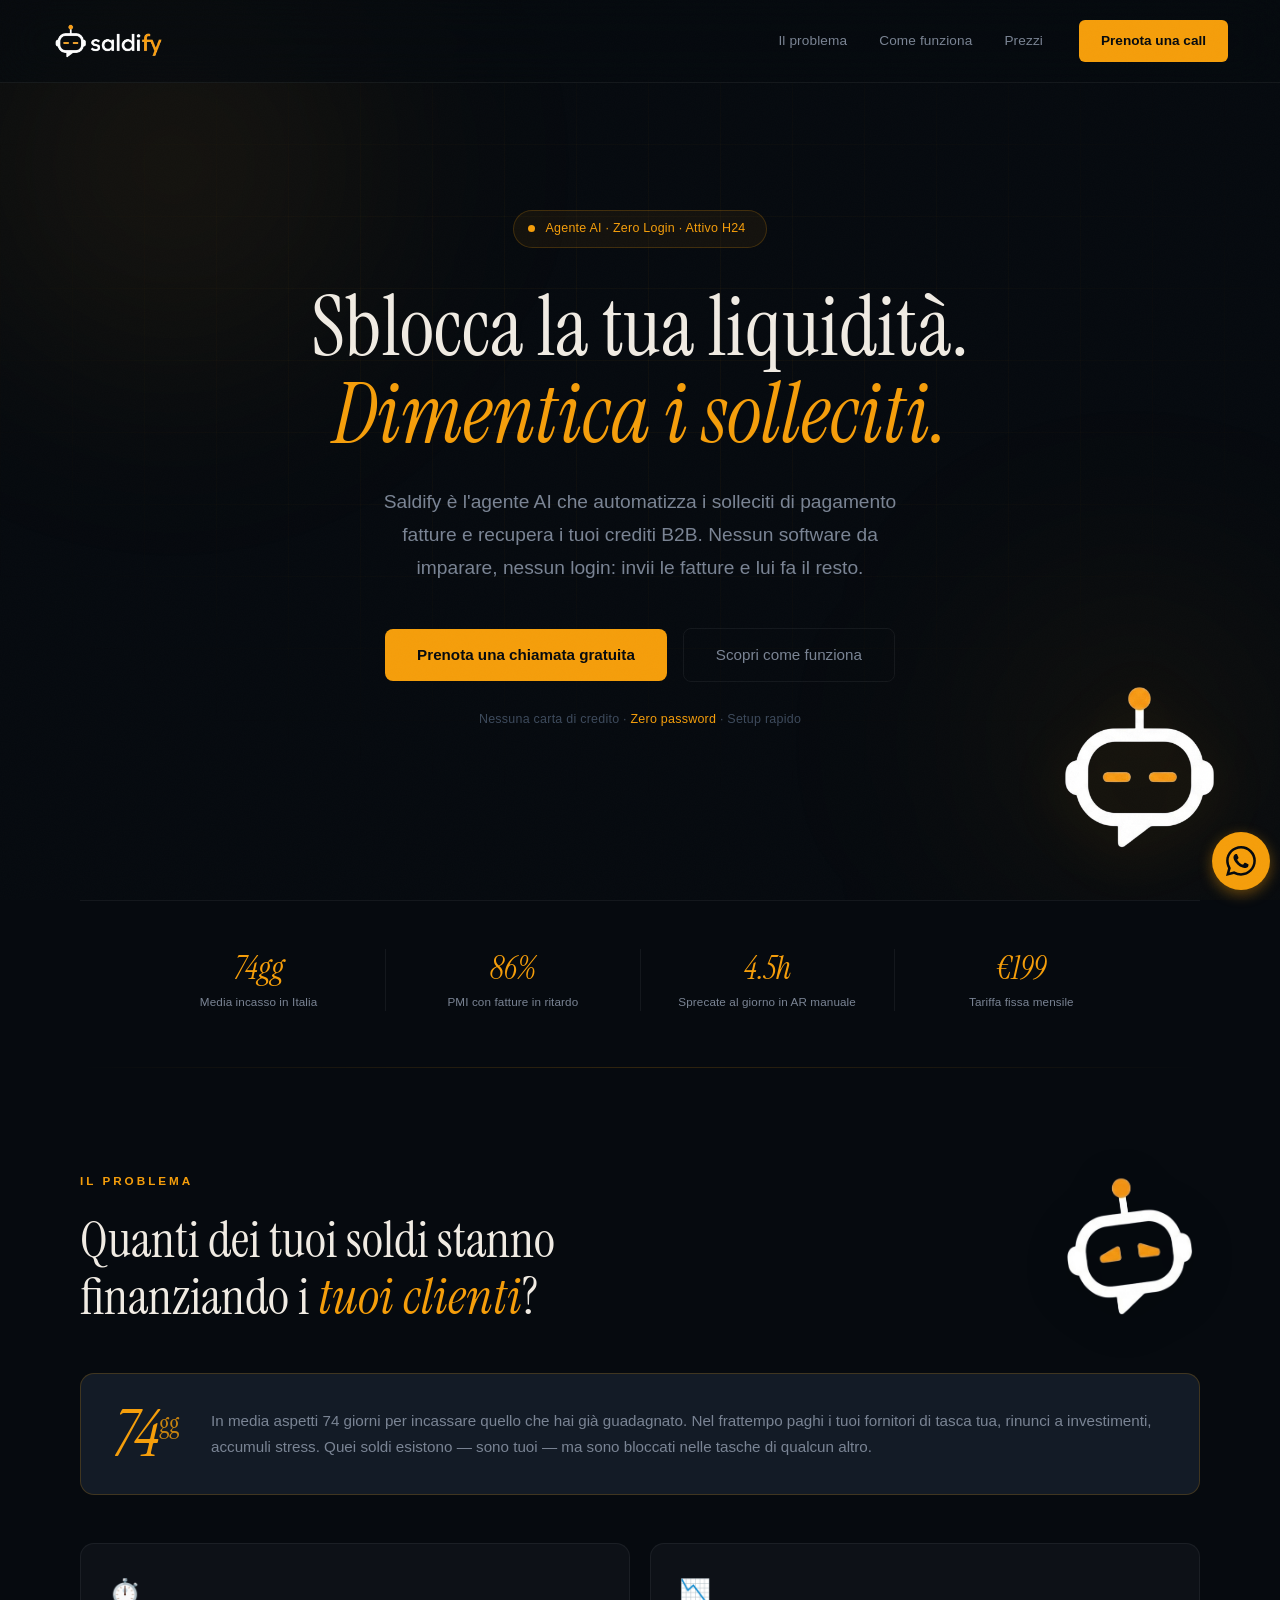
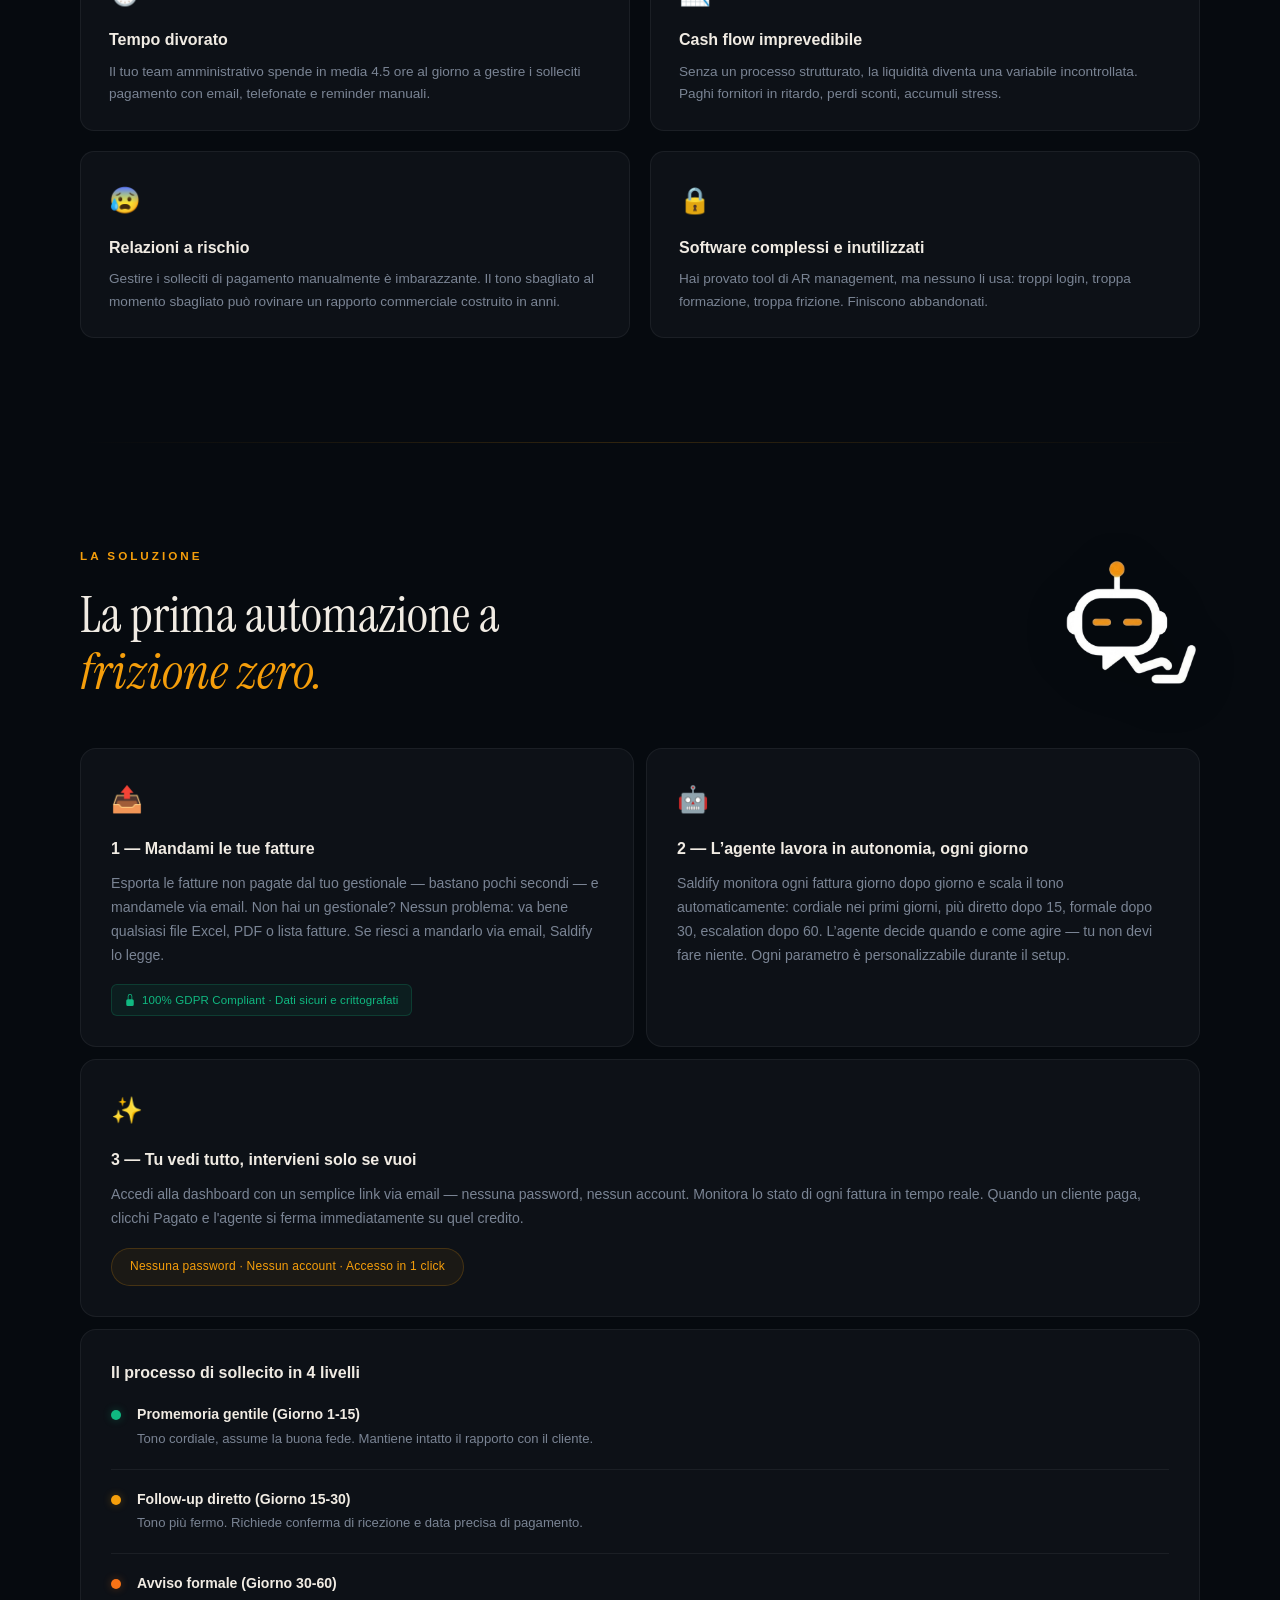
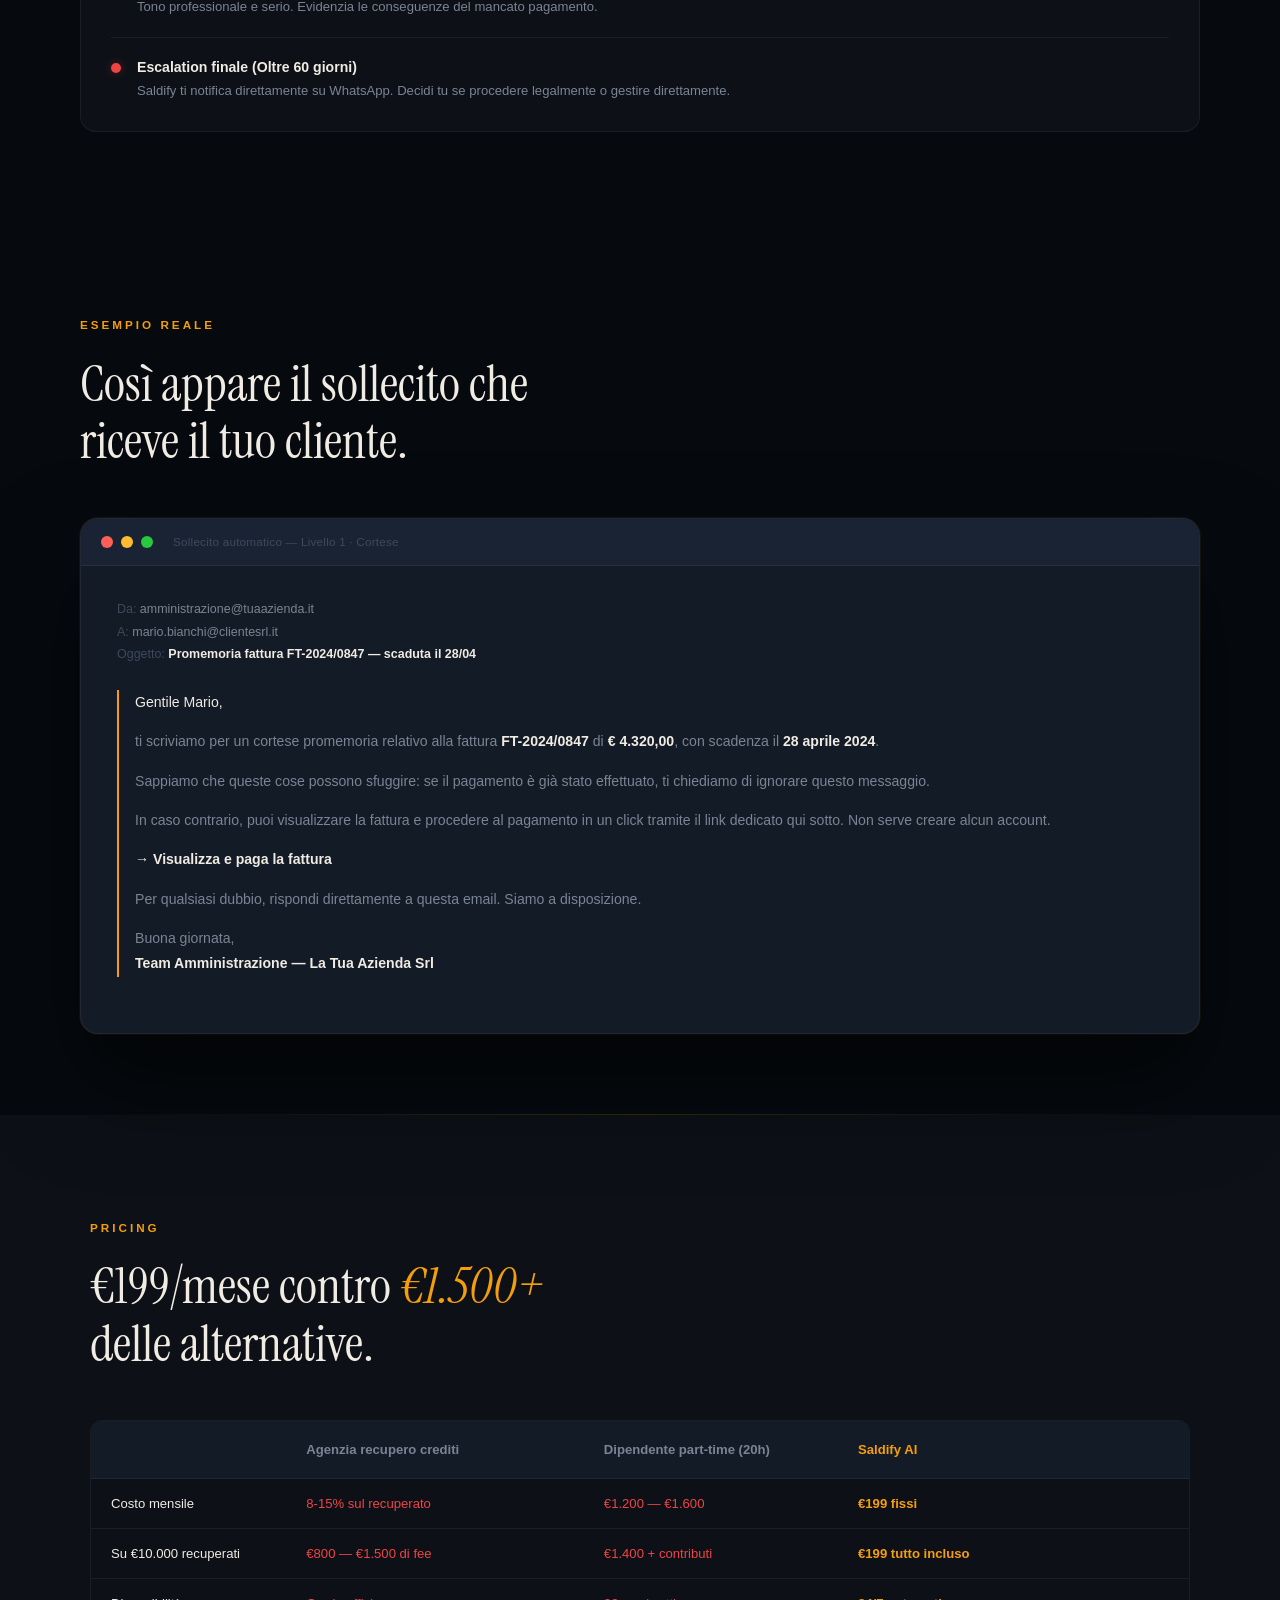
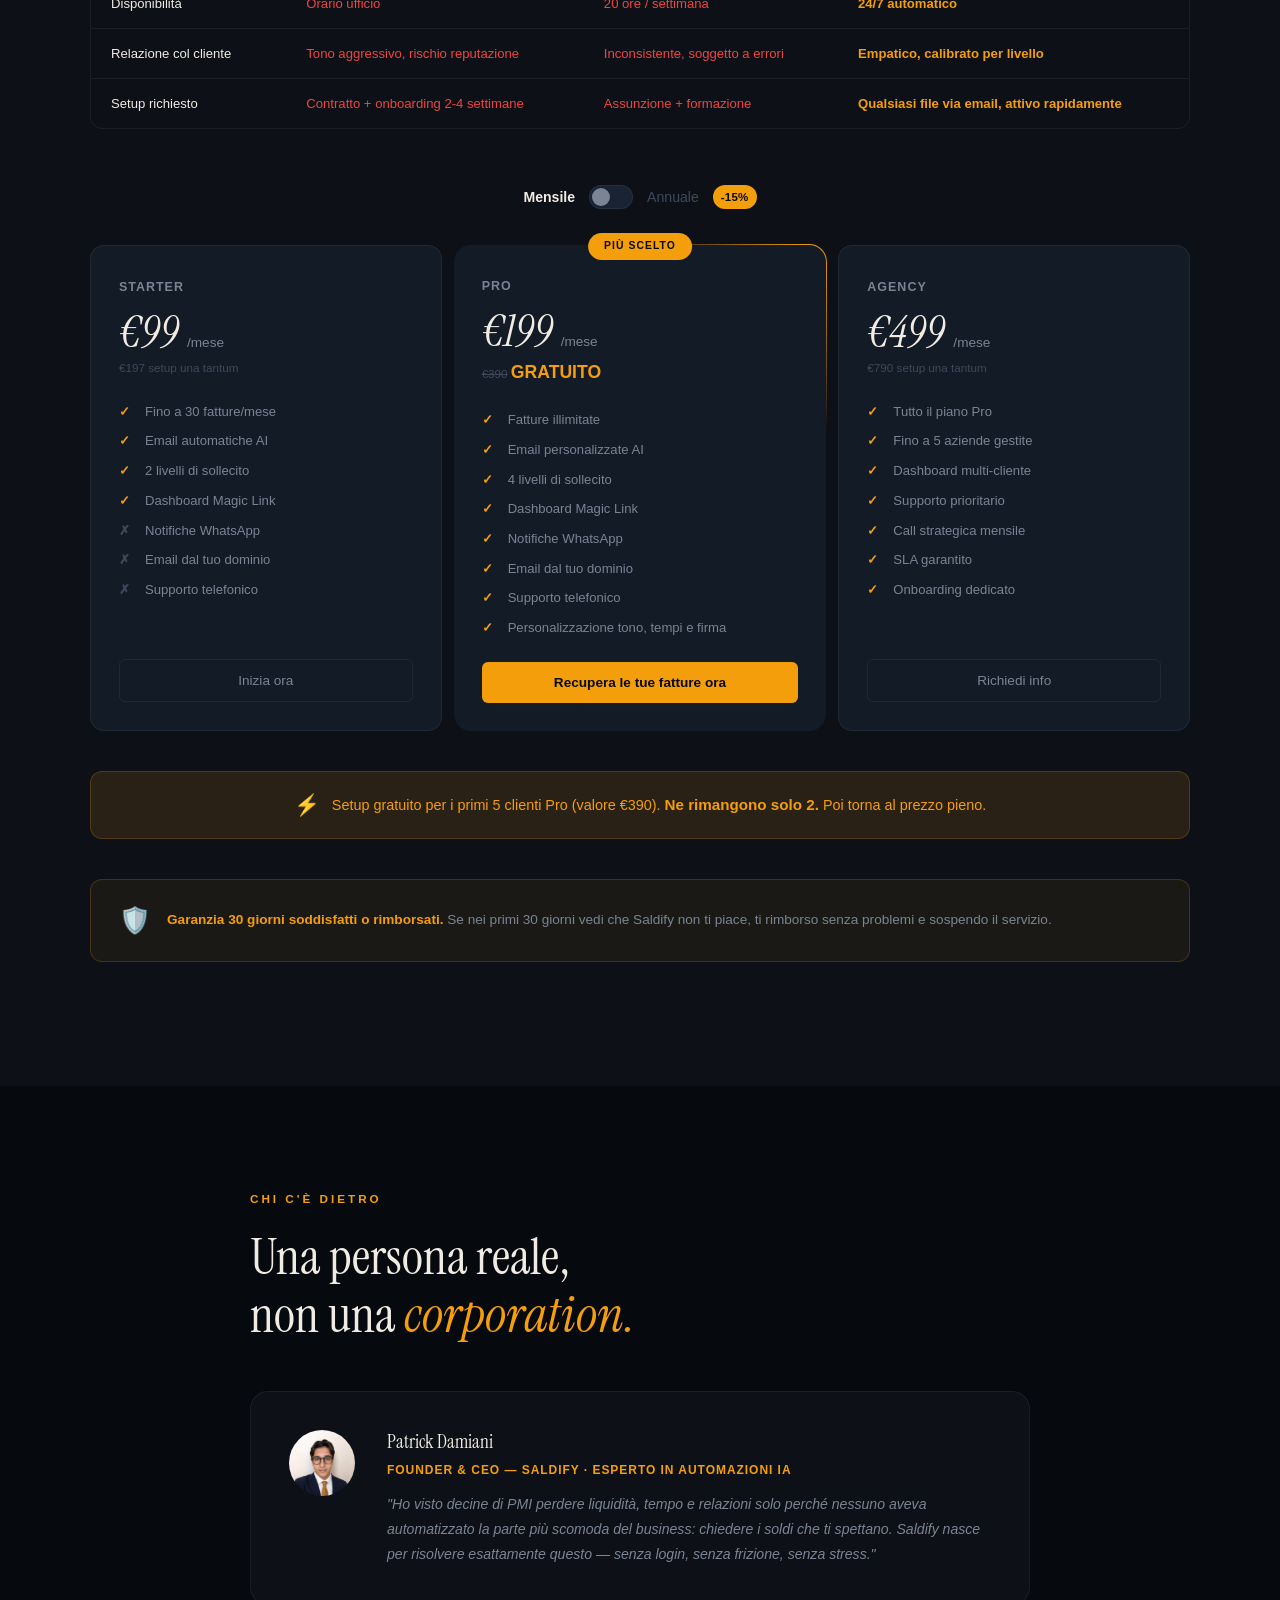
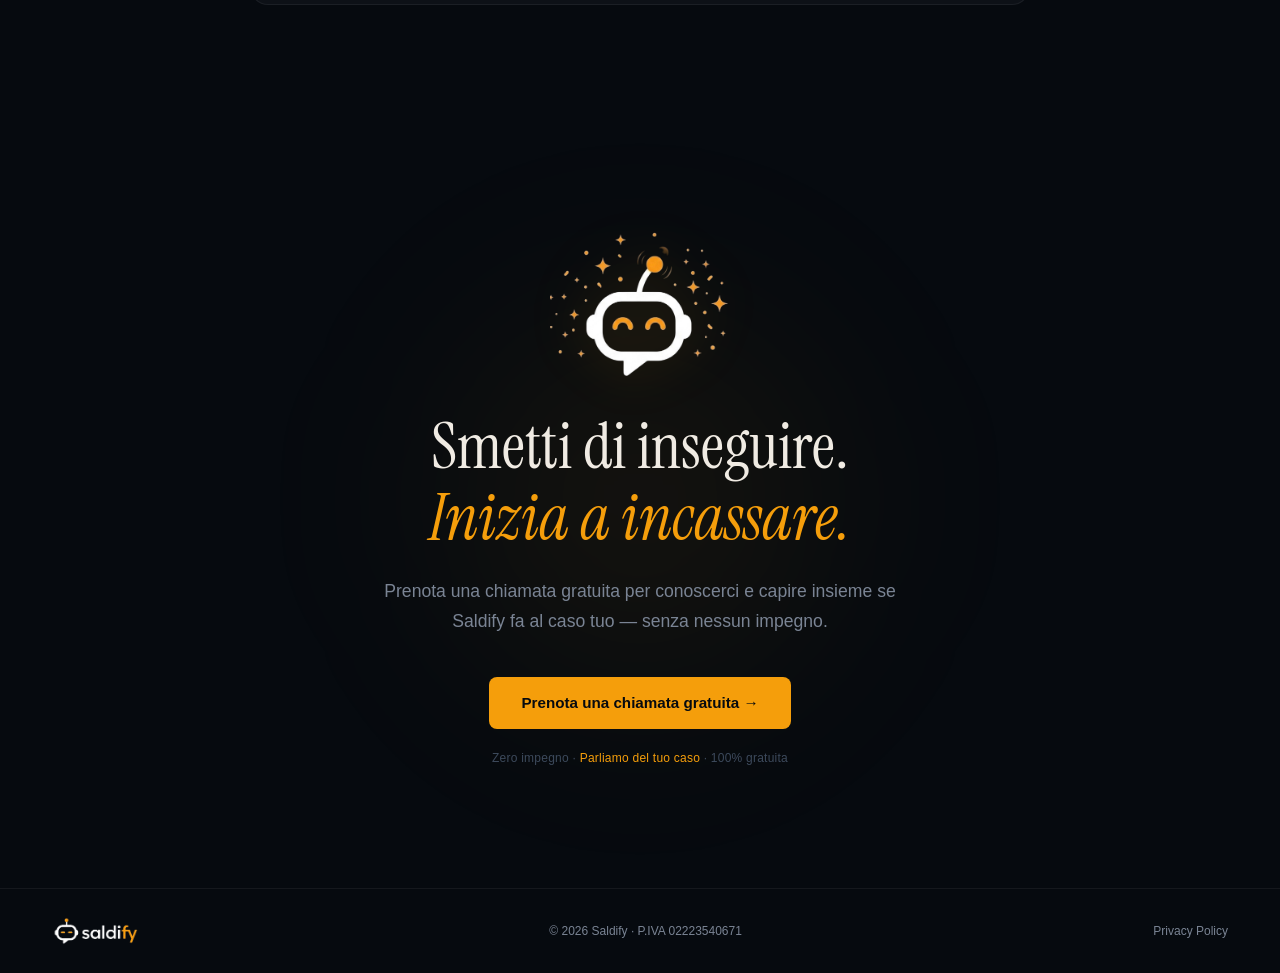
==== commit 670606bf: "Remove 'Termini' link from footer" ====
--- a/index.html
+++ b/index.html
@@ -55,7 +55,7 @@
         <a href="#come-funziona">Come funziona</a>
         <a href="#prezzi">Prezzi</a>
       </div>
-      <a href="#cta" class="abtn">Prenota una call</a>
+      <a href="/prenota" class="abtn">Prenota una call</a>
     </div>
   </nav>
 
@@ -79,7 +79,7 @@
       <p class="hero-sub">Saldify è l'agente AI che automatizza i solleciti di pagamento fatture e recupera i tuoi crediti B2B. Nessun software da imparare, nessun login: invii le fatture e lui fa il resto.</p>
 
       <div class="hero-cta">
-        <a href="#cta" class="abtn lg">Prenota una chiamata gratuita</a>
+        <a href="/prenota" class="abtn lg">Prenota una chiamata gratuita</a>
         <a href="#come-funziona" class="gbtn lg">Scopri come funziona</a>
       </div>
 
@@ -371,7 +371,7 @@
               <li><span class="check">✓</span> Personalizzazione tono, tempi e firma</li>
             </ul>
             <div class="plan-cta">
-              <a href="#demo" class="abtn" style="width:100%;justify-content:center;">Recupera le tue fatture ora</a>
+              <a href="/prenota" class="abtn" style="width:100%;justify-content:center;">Recupera le tue fatture ora</a>
             </div>
           </div>
         </div>
@@ -434,7 +434,7 @@
       <h2 class="rv">Smetti di inseguire.<br><span class="accent">Inizia a incassare.</span></h2>
       <p class="cta-sub rv">Prenota una chiamata gratuita per conoscerci e capire insieme se Saldify fa al caso tuo — senza nessun impegno.</p>
       <div class="cta-btn-wrap rv">
-        <a href="#" class="abtn lg">Prenota una chiamata gratuita →</a>
+        <a href="/prenota" class="abtn lg">Prenota una chiamata gratuita →</a>
       </div>
       <p class="cta-micro rv">Zero impegno · <span class="amber">Parliamo del tuo caso</span> · 100% gratuita</p>
     </div>
@@ -445,10 +445,12 @@
     <a href="#" class="footer-logo"><img src="logo.png" alt="Saldify" height="28" width="auto"></a>
     <span class="footer-copy">© 2026 Saldify · P.IVA 02223540671</span>
     <div class="footer-links">
-      <a href="#">Privacy Policy</a>
-      <a href="#">Termini</a>
+      <a href="https://www.iubenda.com/privacy-policy/79441530" class="iubenda-white no-brand iubenda-noiframe iubenda-embed" title="Privacy Policy">Privacy Policy</a>
     </div>
   </footer>
+
+  <!-- Iubenda Privacy Policy Script -->
+  <script type="text/javascript">(function (w,d) {var loader = function () {var s = d.createElement("script"), tag = d.getElementsByTagName("script")[0]; s.src="https://cdn.iubenda.com/iubenda.js"; tag.parentNode.insertBefore(s,tag);}; if(w.addEventListener){w.addEventListener("load", loader, false);}else if(w.attachEvent){w.attachEvent("onload", loader);}else{w.onload = loader;}})(window, document);</script>
 
   <!-- ======== SCRIPTS ======== -->
   <script>
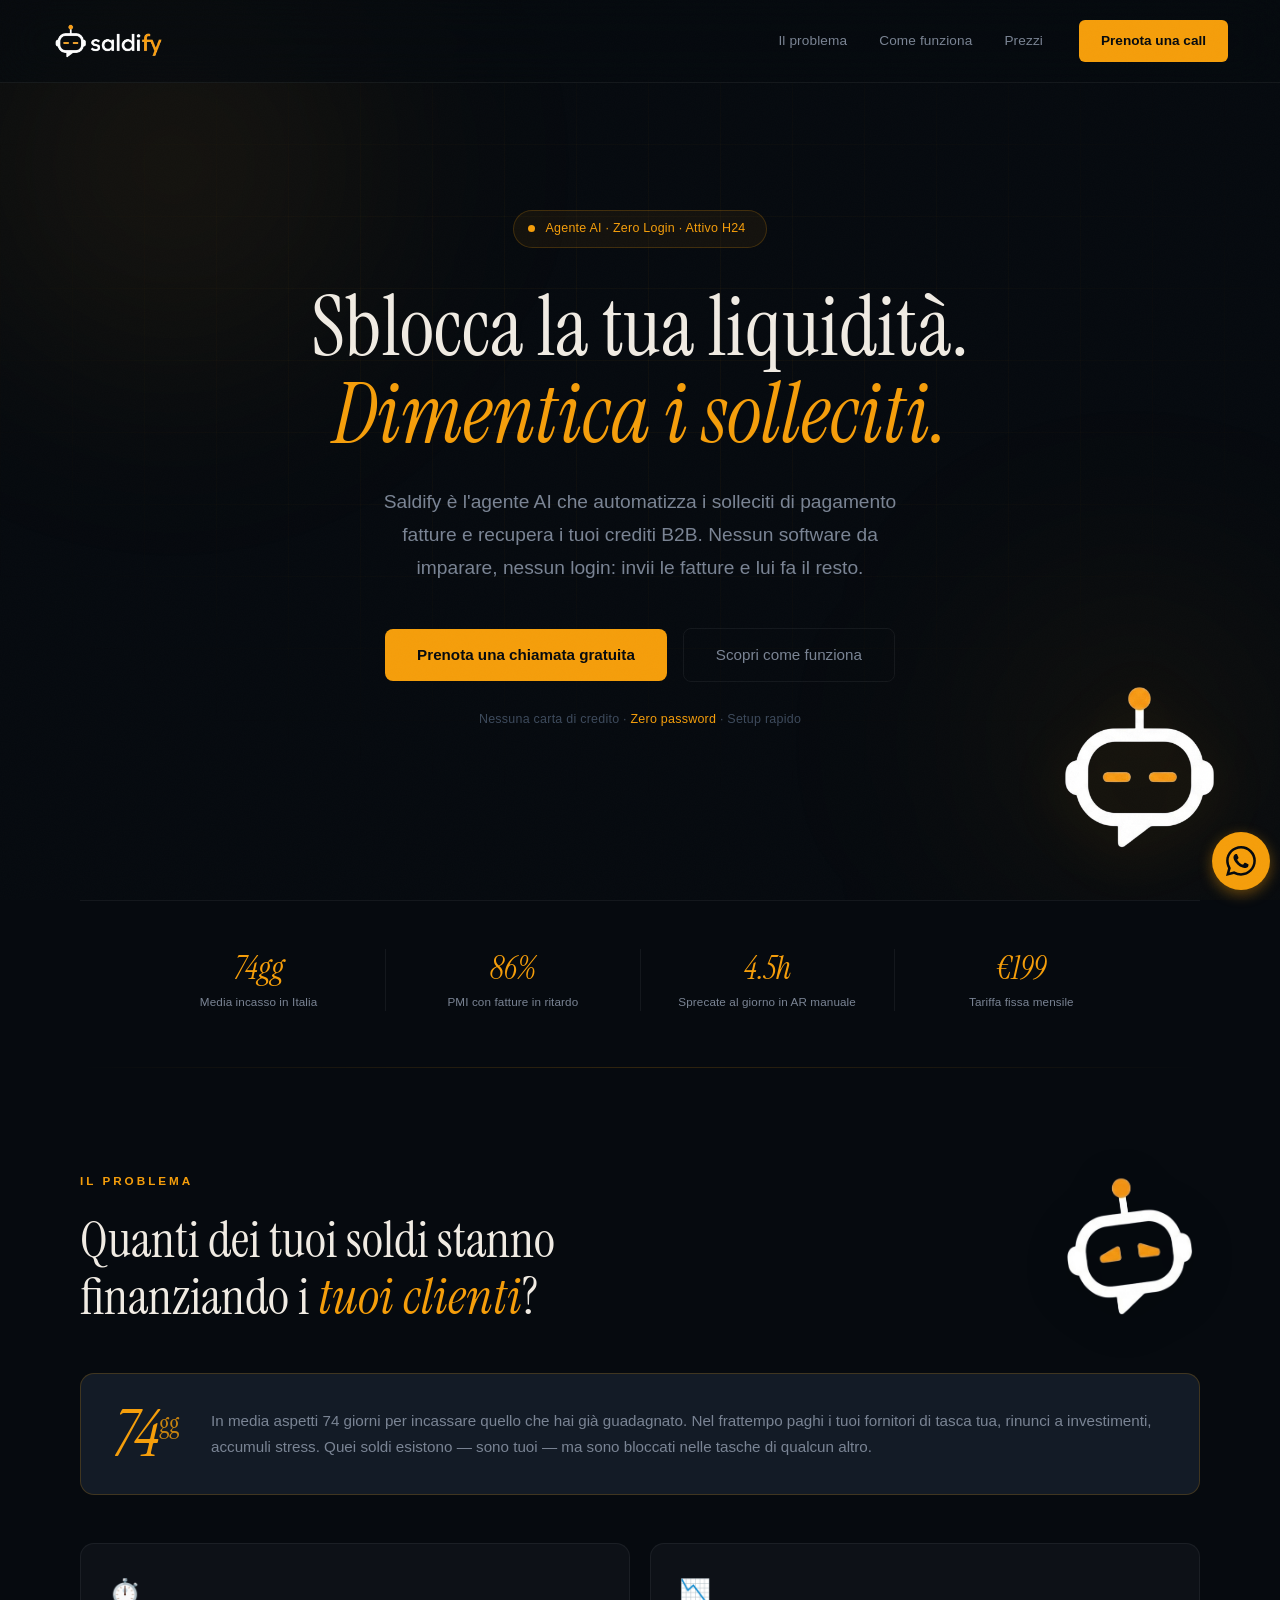
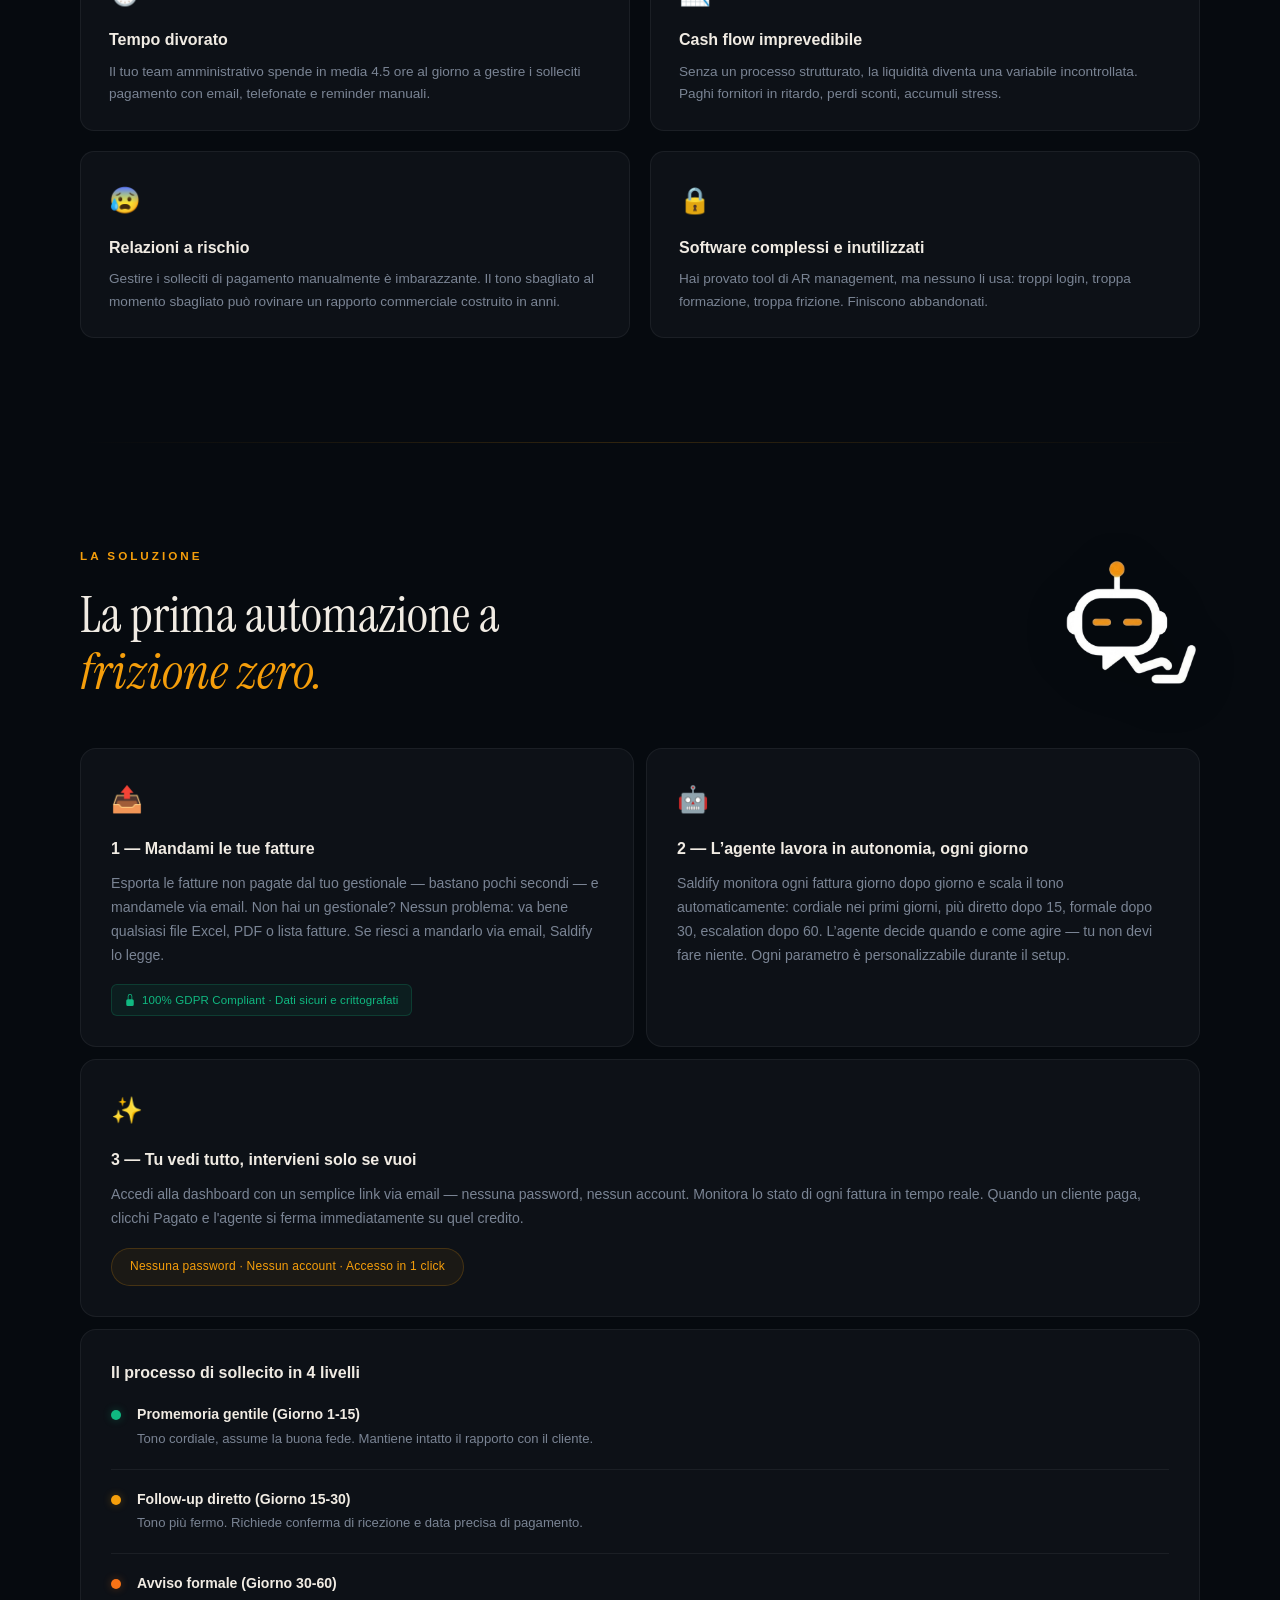
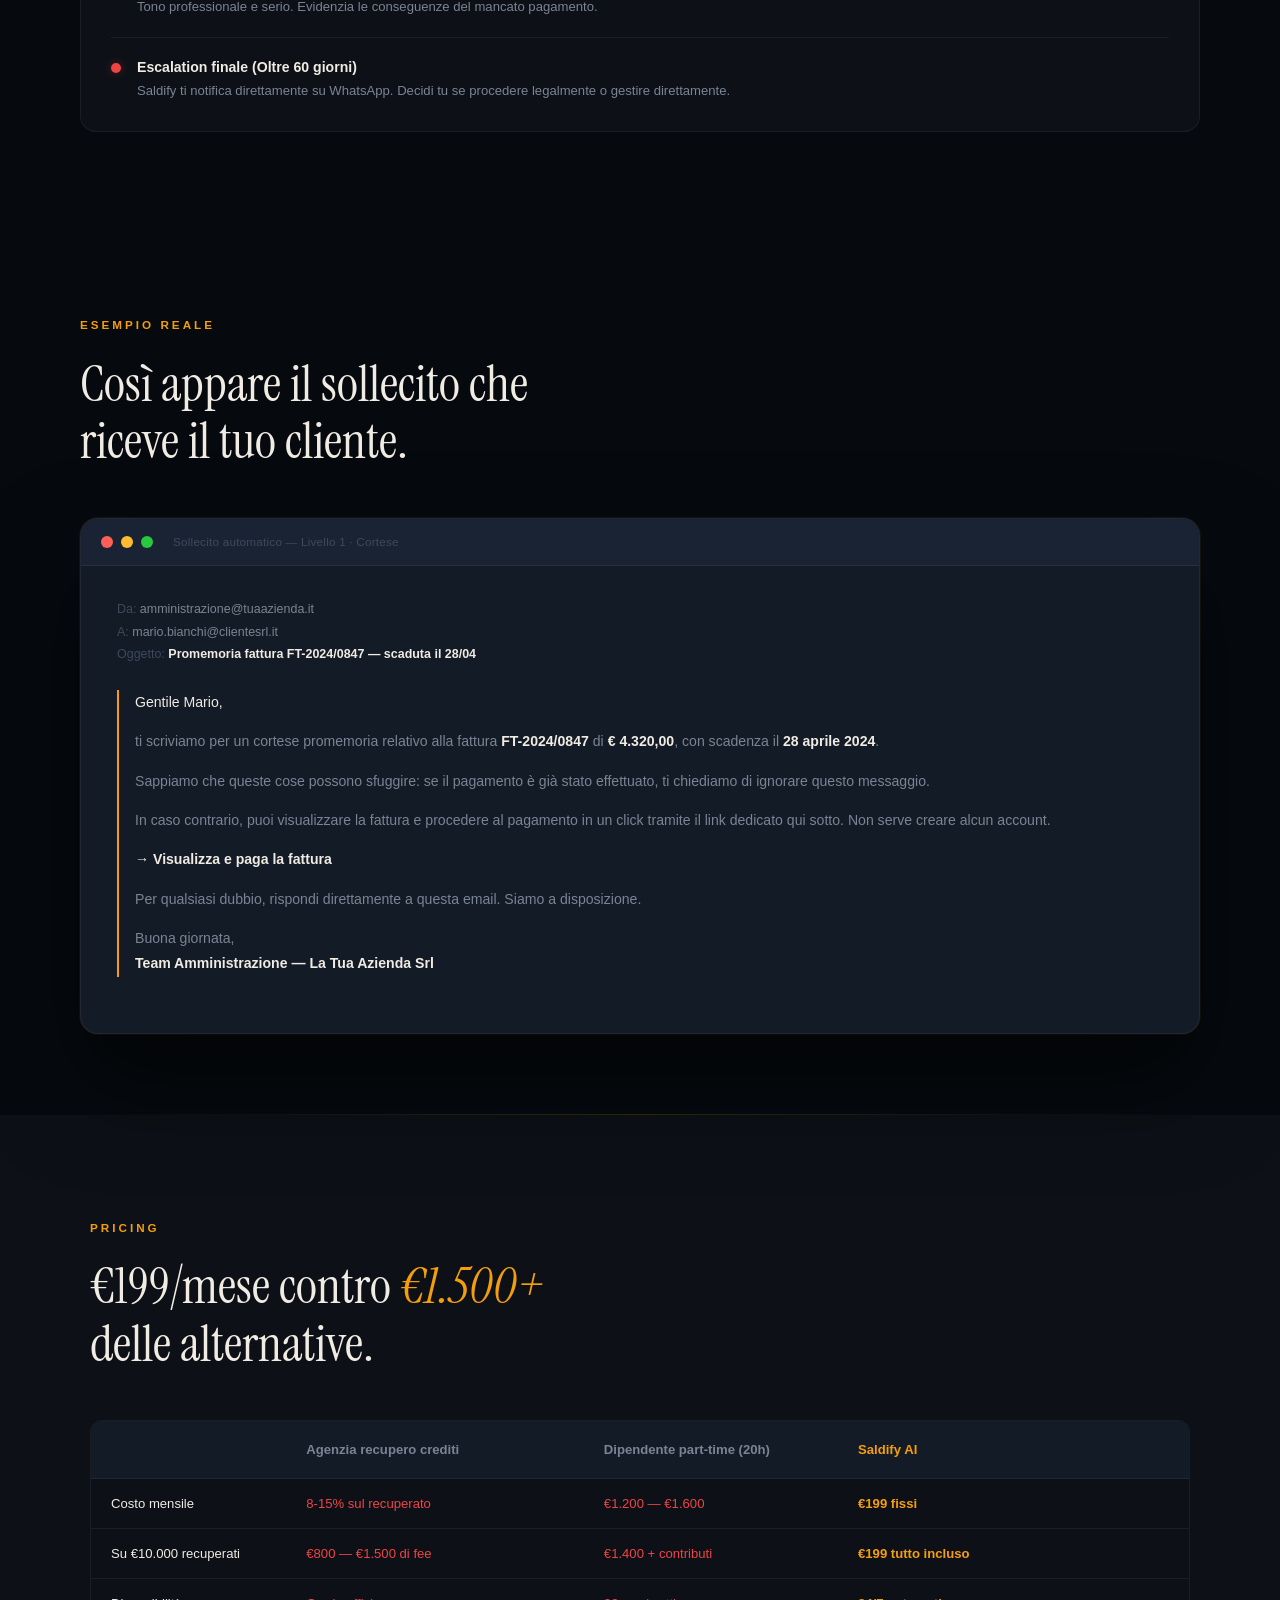
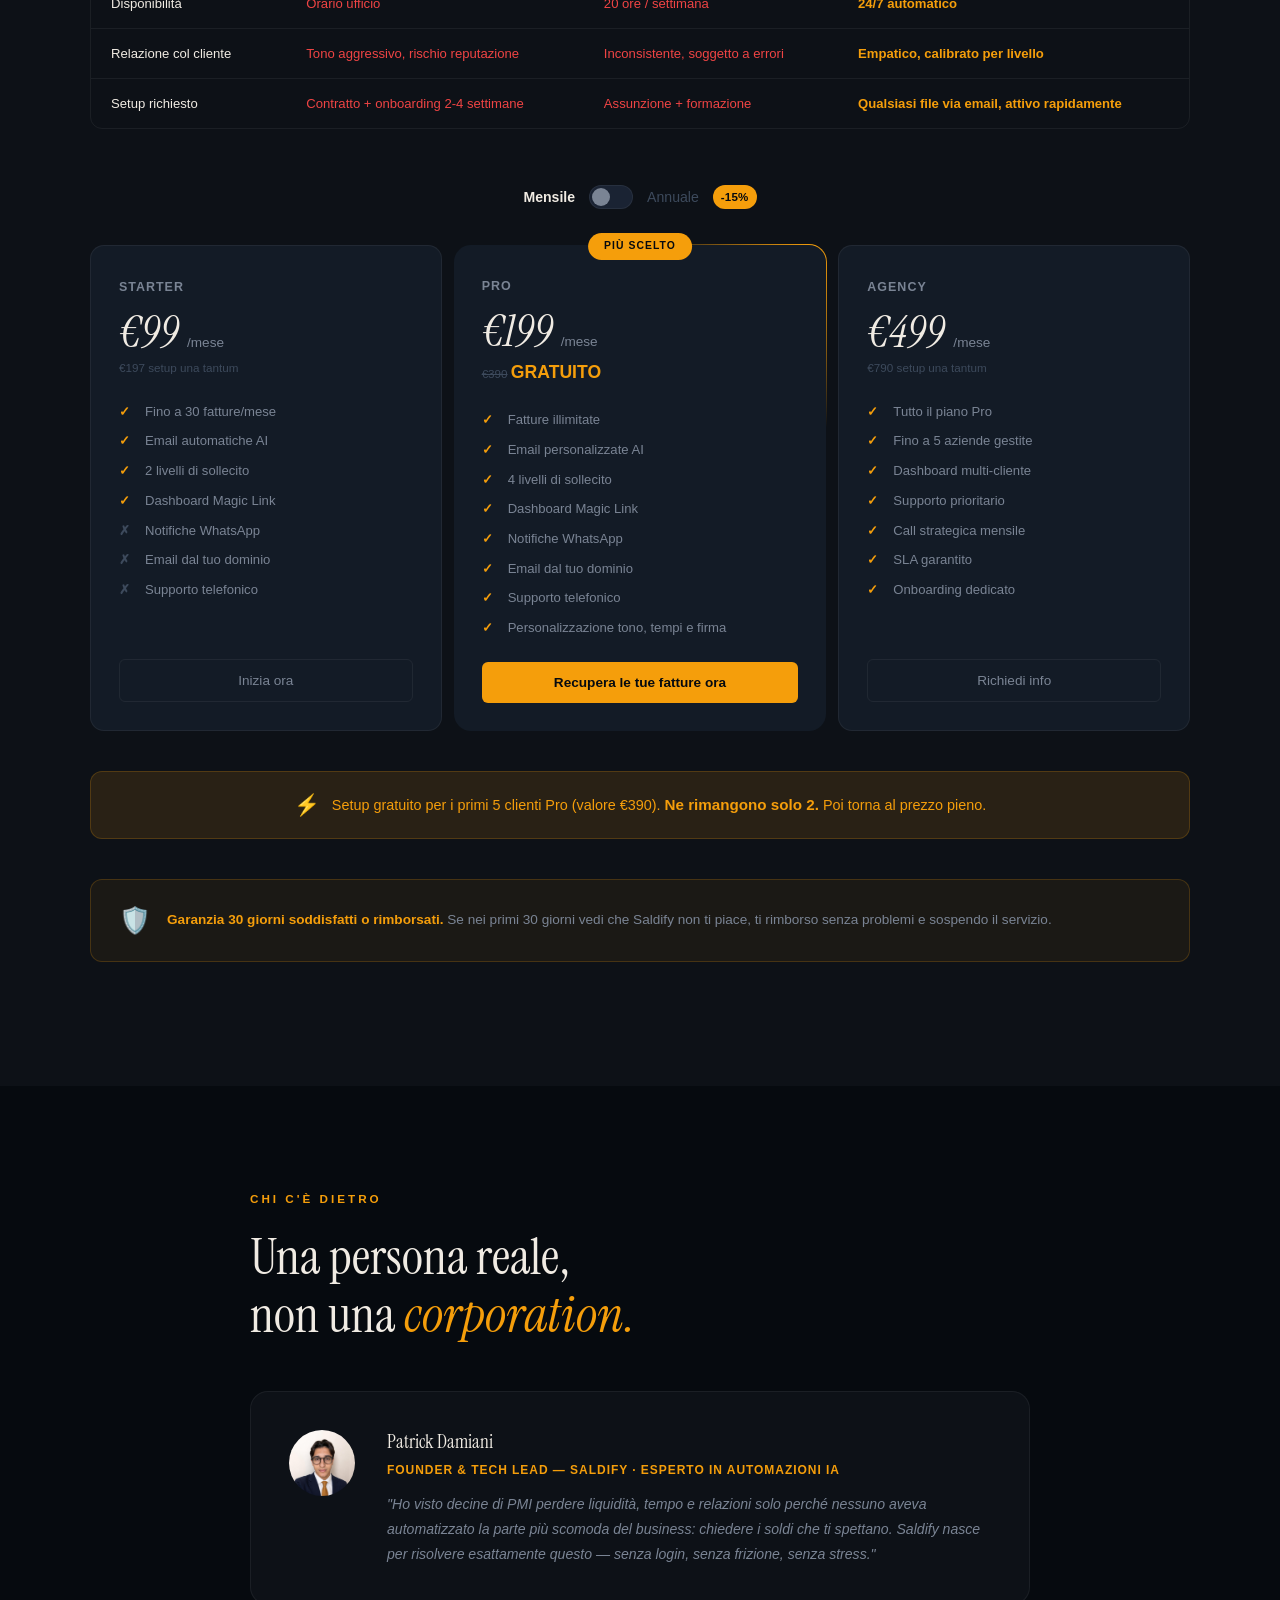
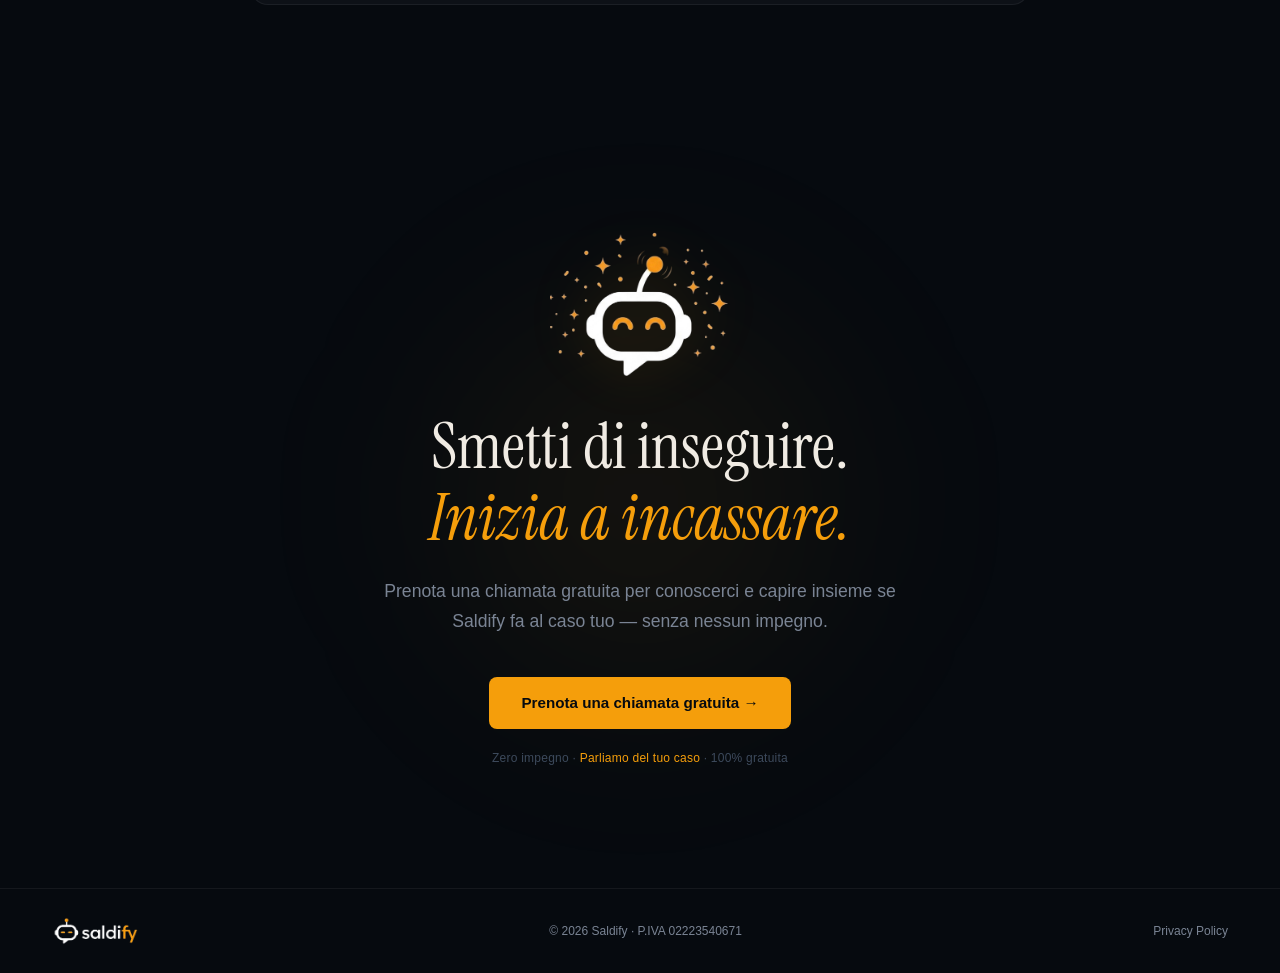
==== commit e96efd83: "Update founder title to Founder & Tech Lead" ====
--- a/index.html
+++ b/index.html
@@ -419,7 +419,7 @@
         <img src="foto.patrick.jpeg" alt="Patrick Damiani" class="founder-avatar photo" id="founderPhoto">
         <div class="founder-info">
           <p class="founder-name">Patrick Damiani</p>
-          <p class="founder-role">Founder & CEO — Saldify · Esperto in Automazioni IA</p>
+          <p class="founder-role">Founder & Tech Lead — Saldify · Esperto in Automazioni IA</p>
           <p class="founder-quote">"Ho visto decine di PMI perdere liquidità, tempo e relazioni solo perché nessuno aveva automatizzato la parte più scomoda del business: chiedere i soldi che ti spettano. Saldify nasce per risolvere esattamente questo — senza login, senza frizione, senza stress."</p>
         </div>
       </div>
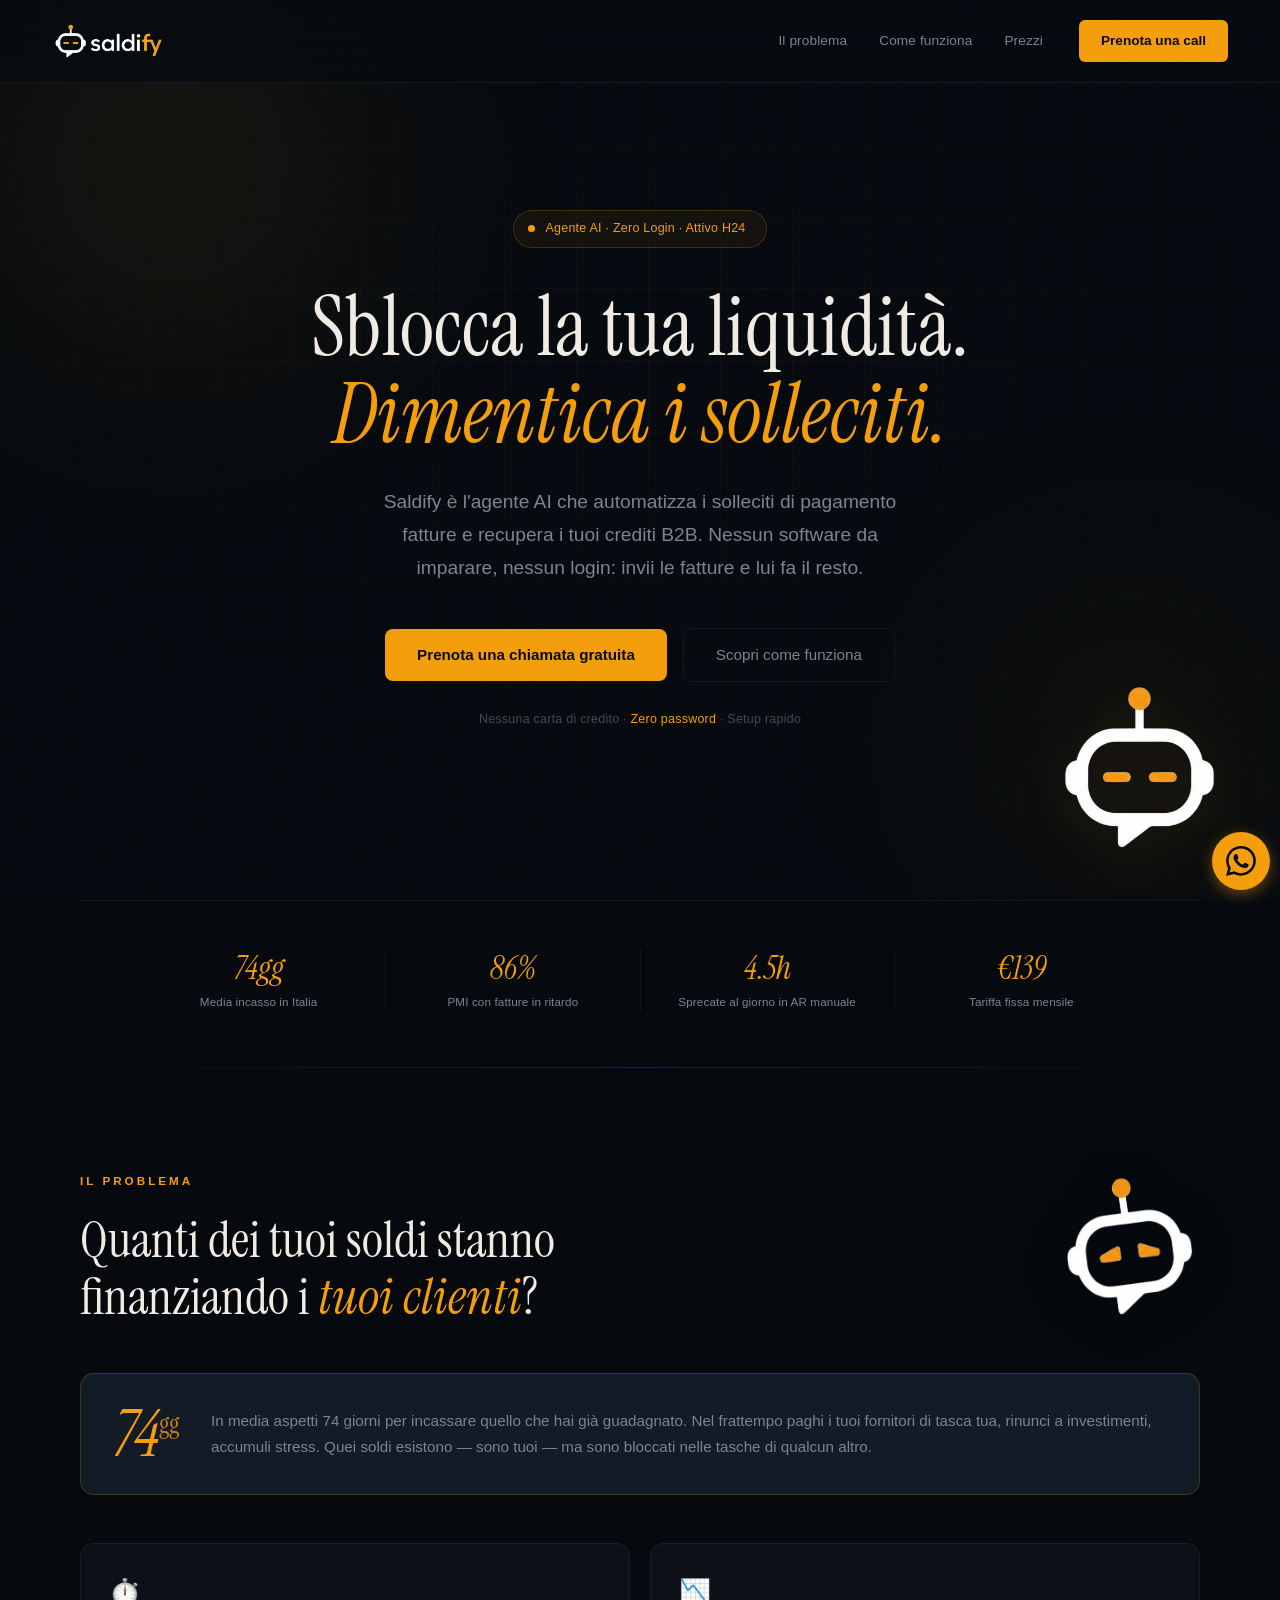
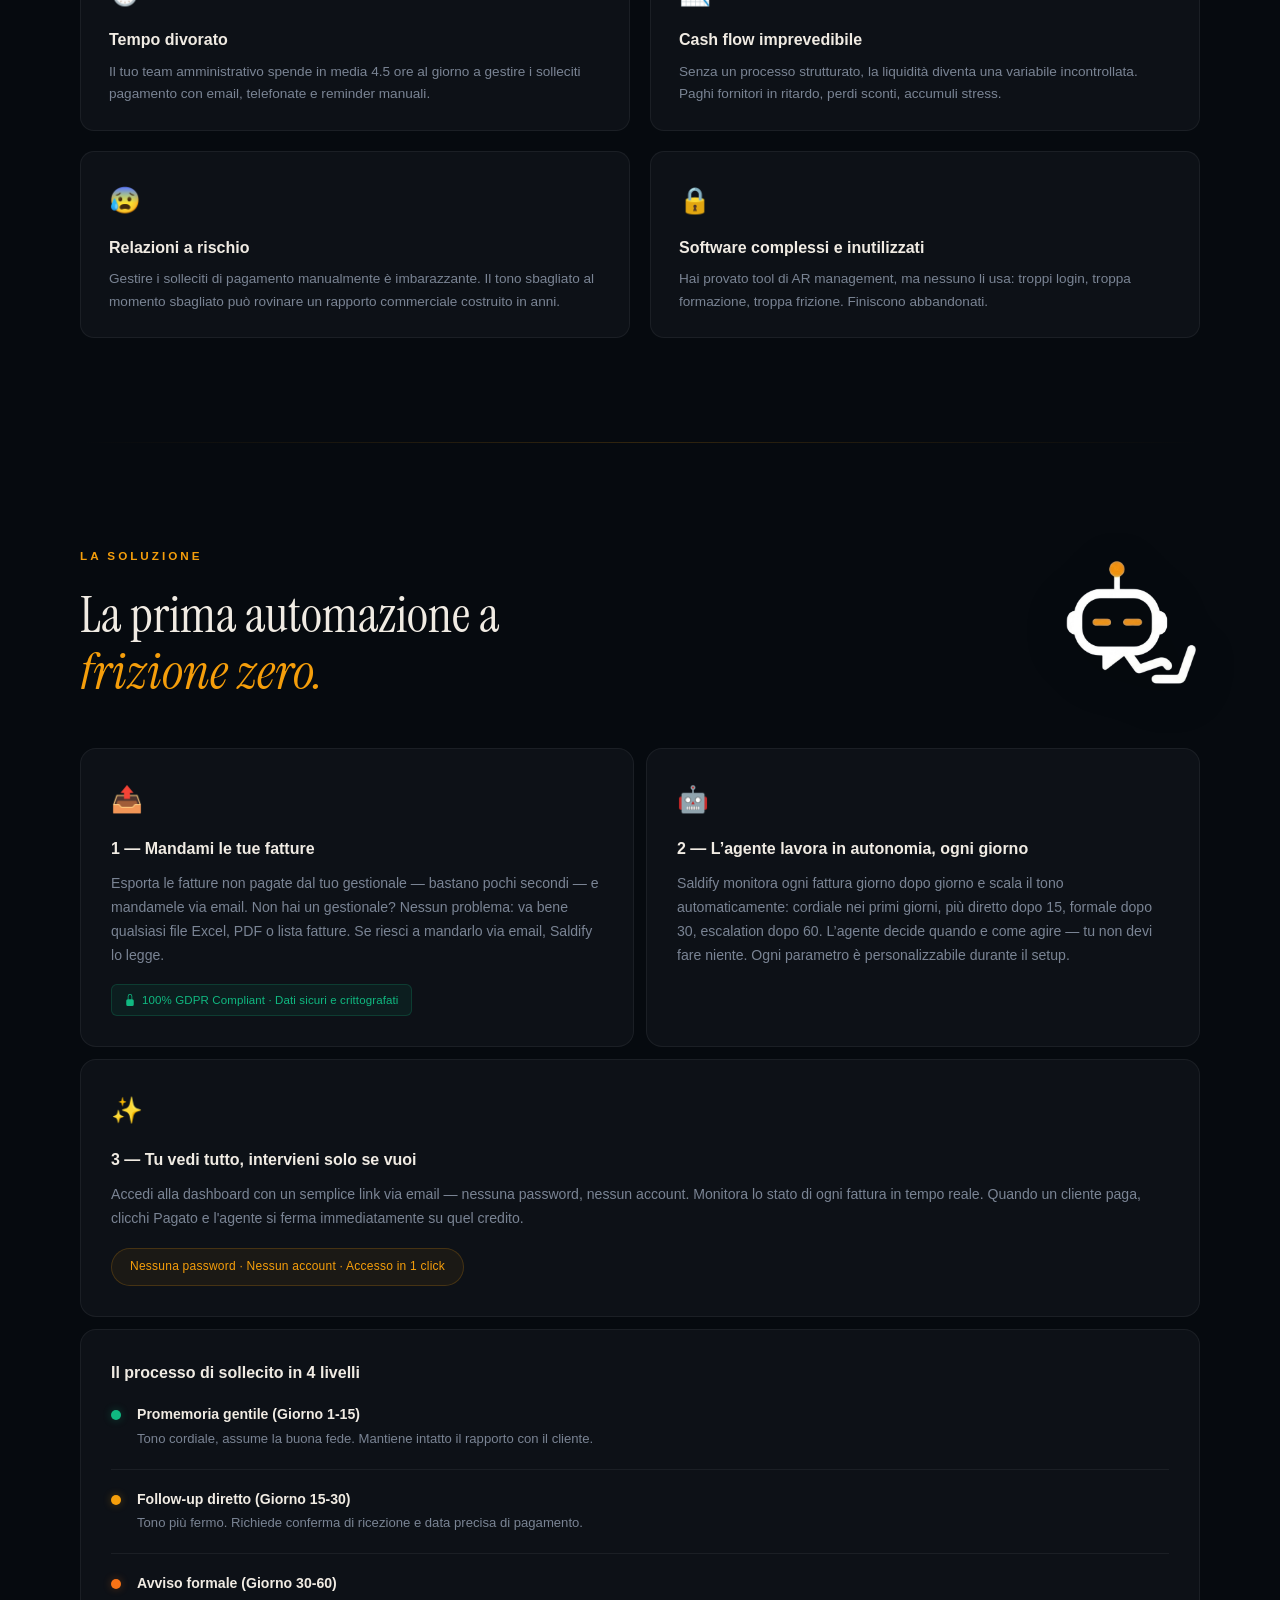
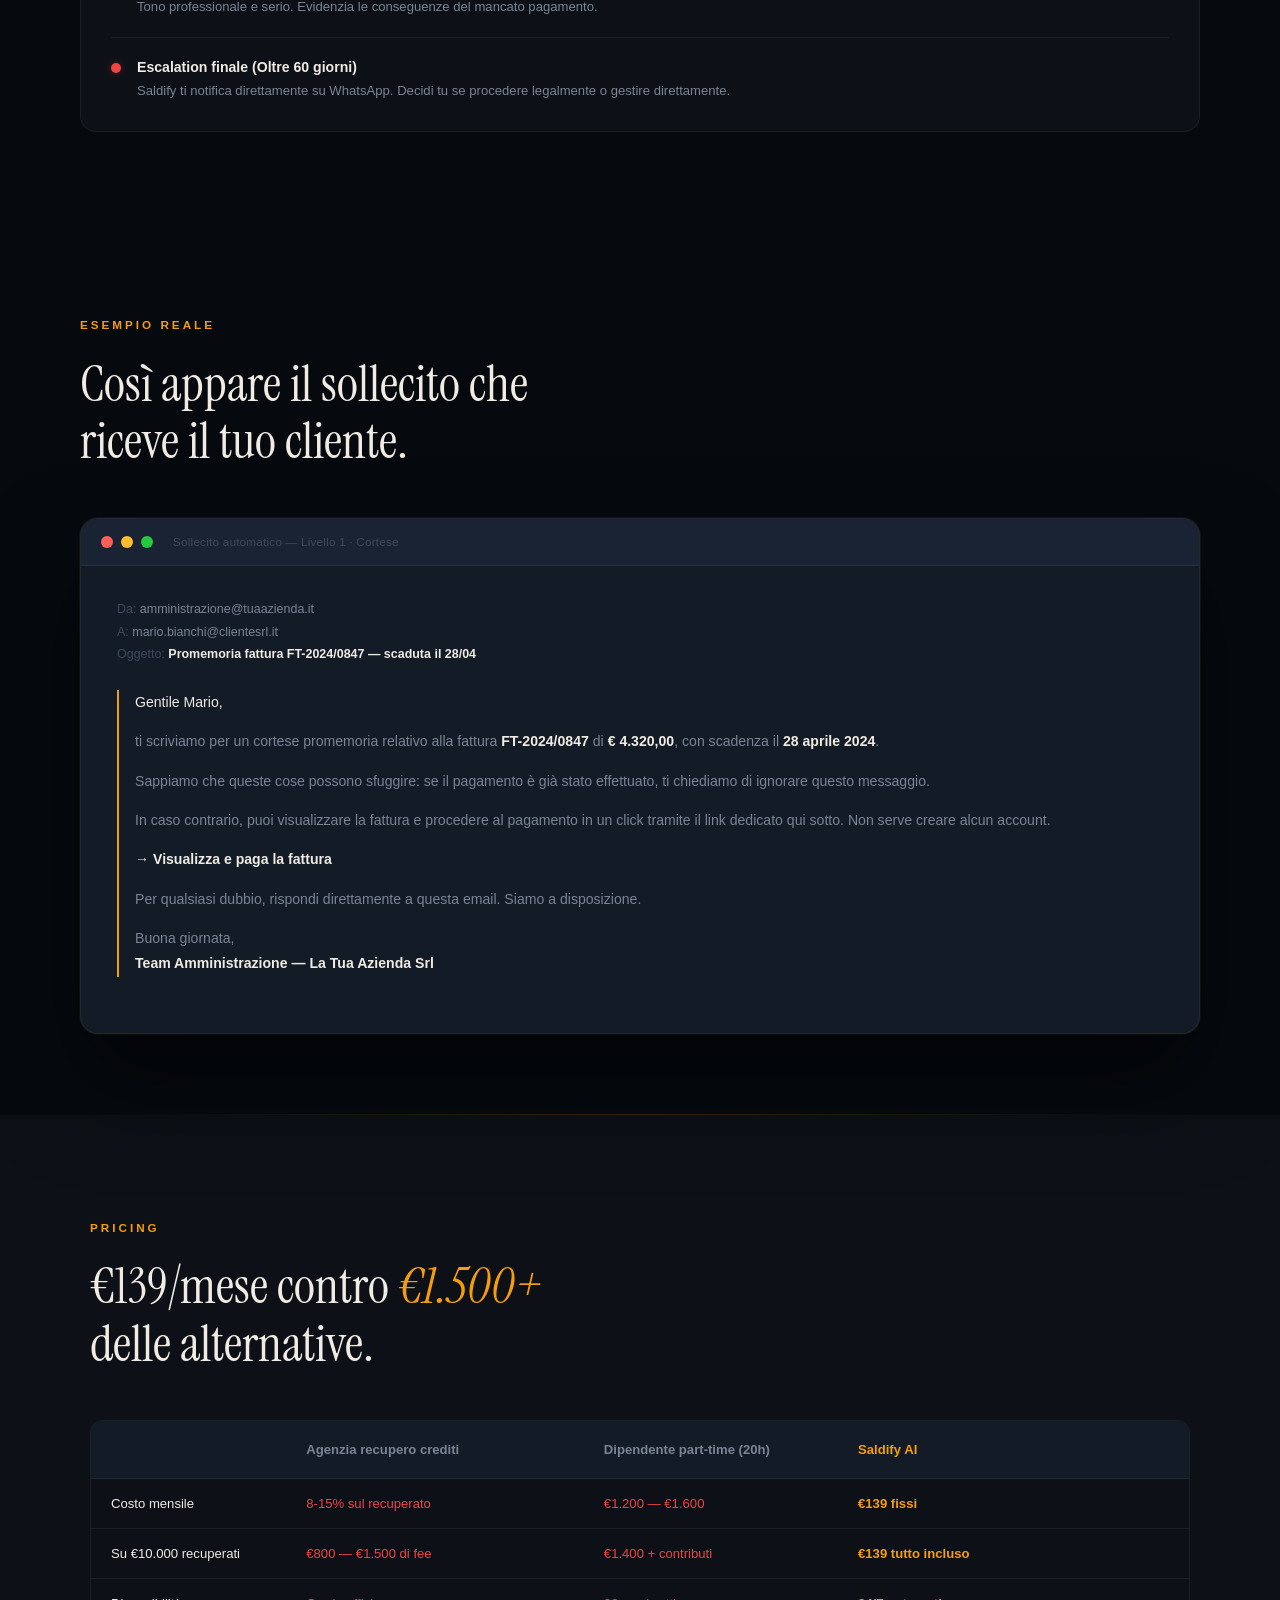
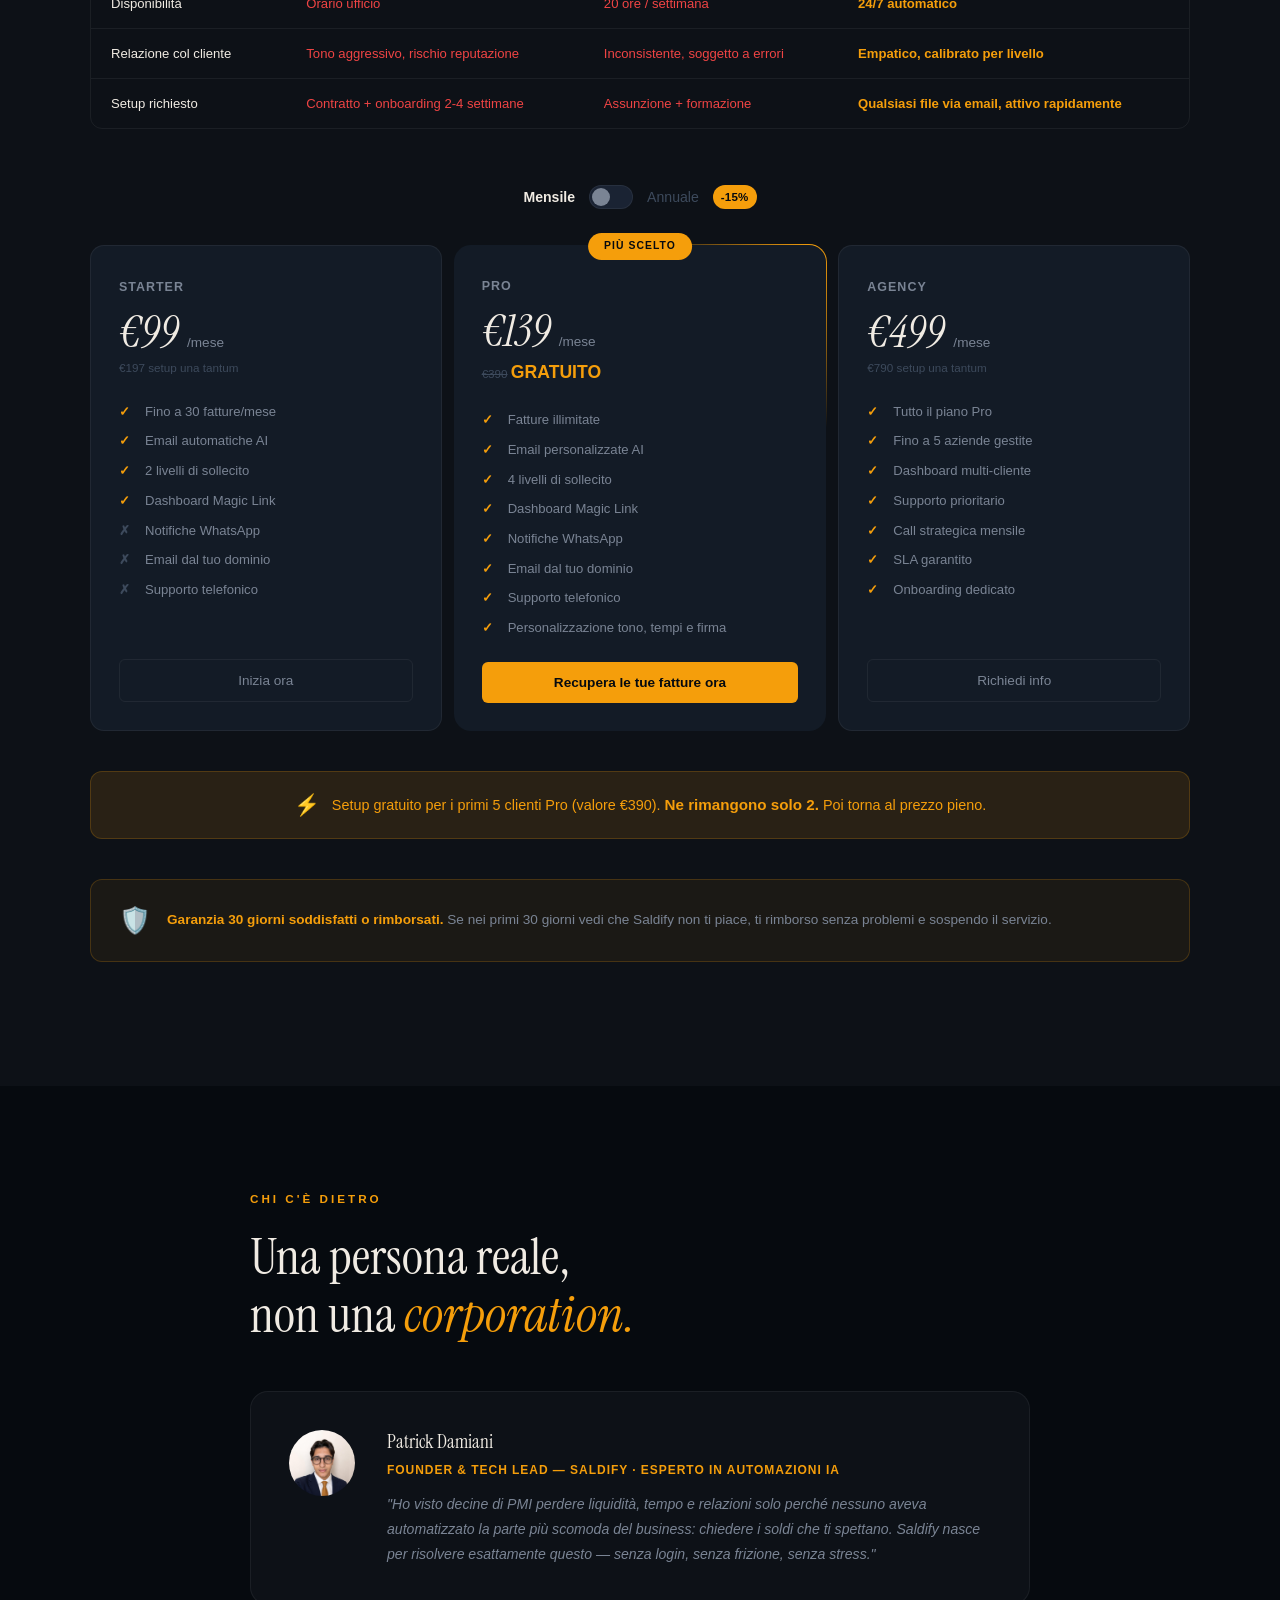
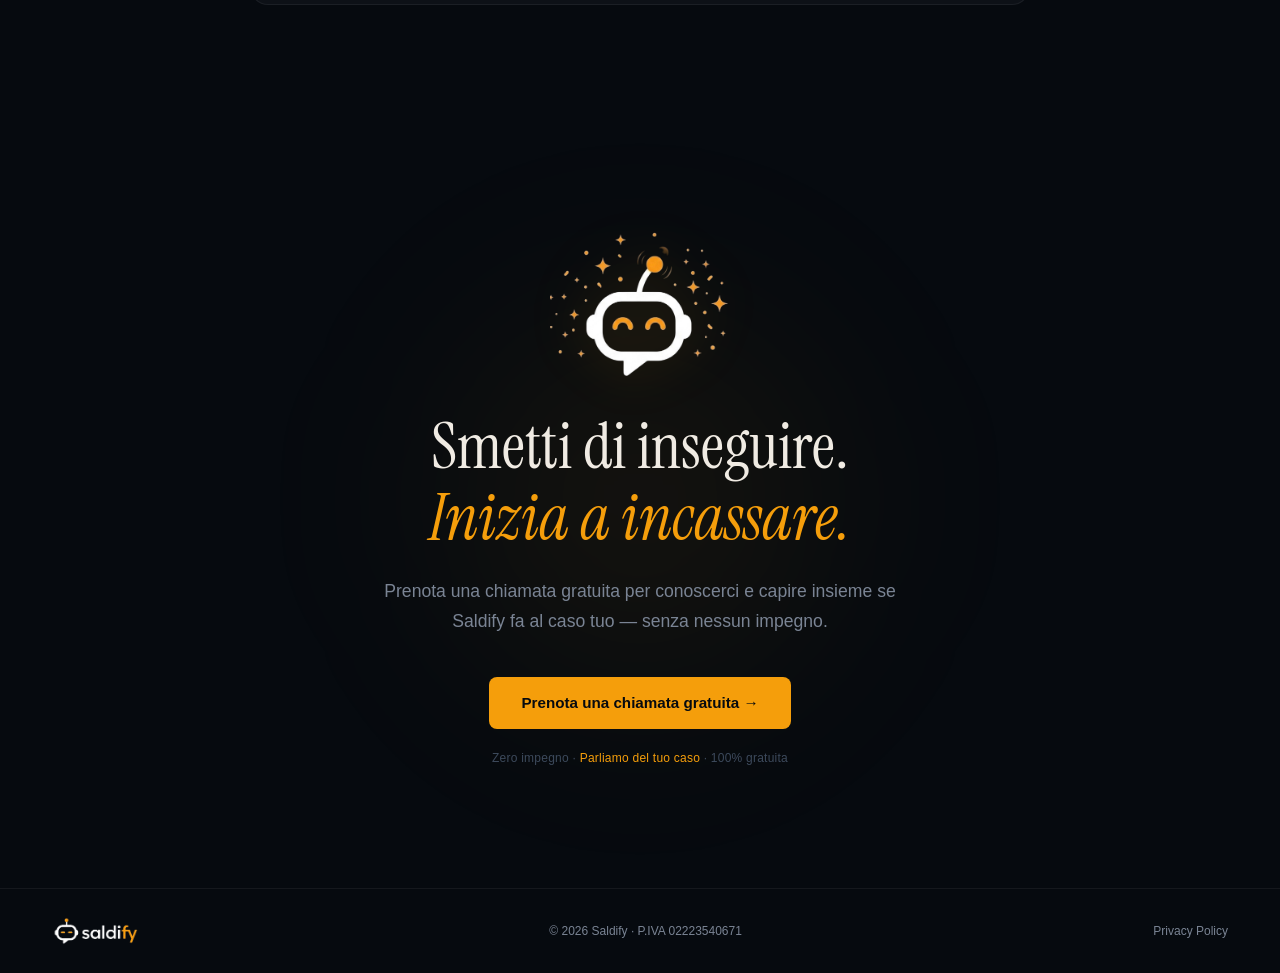
==== commit 51a2a5f4: "Update Pro plan price from 199 to 139 across all sections" ====
--- a/index.html
+++ b/index.html
@@ -103,7 +103,7 @@
       <span class="label">Sprecate al giorno in AR manuale</span>
     </div>
     <div class="proof-stat">
-      <span class="num">€199</span>
+      <span class="num">€139</span>
       <span class="label">Tariffa fissa mensile</span>
     </div>
   </div>
@@ -274,7 +274,7 @@
   <section class="pricing-section" id="prezzi">
     <div class="pricing-inner">
       <p class="section-tag rv">Pricing</p>
-      <h2 class="section-h2 rv">€199/mese contro <span class="accent">€1.500+</span><br>delle alternative.</h2>
+      <h2 class="section-h2 rv">€139/mese contro <span class="accent">€1.500+</span><br>delle alternative.</h2>
 
       <!-- Comparison table -->
       <table class="compare-table rv">
@@ -291,13 +291,13 @@
             <td>Costo mensile</td>
             <td class="neg">8-15% sul recuperato</td>
             <td class="neg">€1.200 — €1.600</td>
-            <td class="pos">€199 fissi</td>
+            <td class="pos">€139 fissi</td>
           </tr>
           <tr>
             <td>Su €10.000 recuperati</td>
             <td class="neg">€800 — €1.500 di fee</td>
             <td class="neg">€1.400 + contributi</td>
-            <td class="pos">€199 tutto incluso</td>
+            <td class="pos">€139 tutto incluso</td>
           </tr>
           <tr>
             <td>Disponibilità</td>
@@ -358,7 +358,7 @@
           <span class="price-badge">Più scelto</span>
           <div class="card-inner">
             <p class="plan-name">Pro</p>
-            <p class="plan-price"><span class="price-value" data-monthly="199" data-annual="169">€199</span> <span>/mese</span></p>
+            <p class="plan-price"><span class="price-value" data-monthly="139" data-annual="118">€139</span> <span>/mese</span></p>
             <p class="plan-setup"><s>€390</s> <strong style="color:var(--amber);font-size:1.1rem;">GRATUITO</strong></p>
             <ul class="price-features">
               <li><span class="check">✓</span> Fatture illimitate</li>
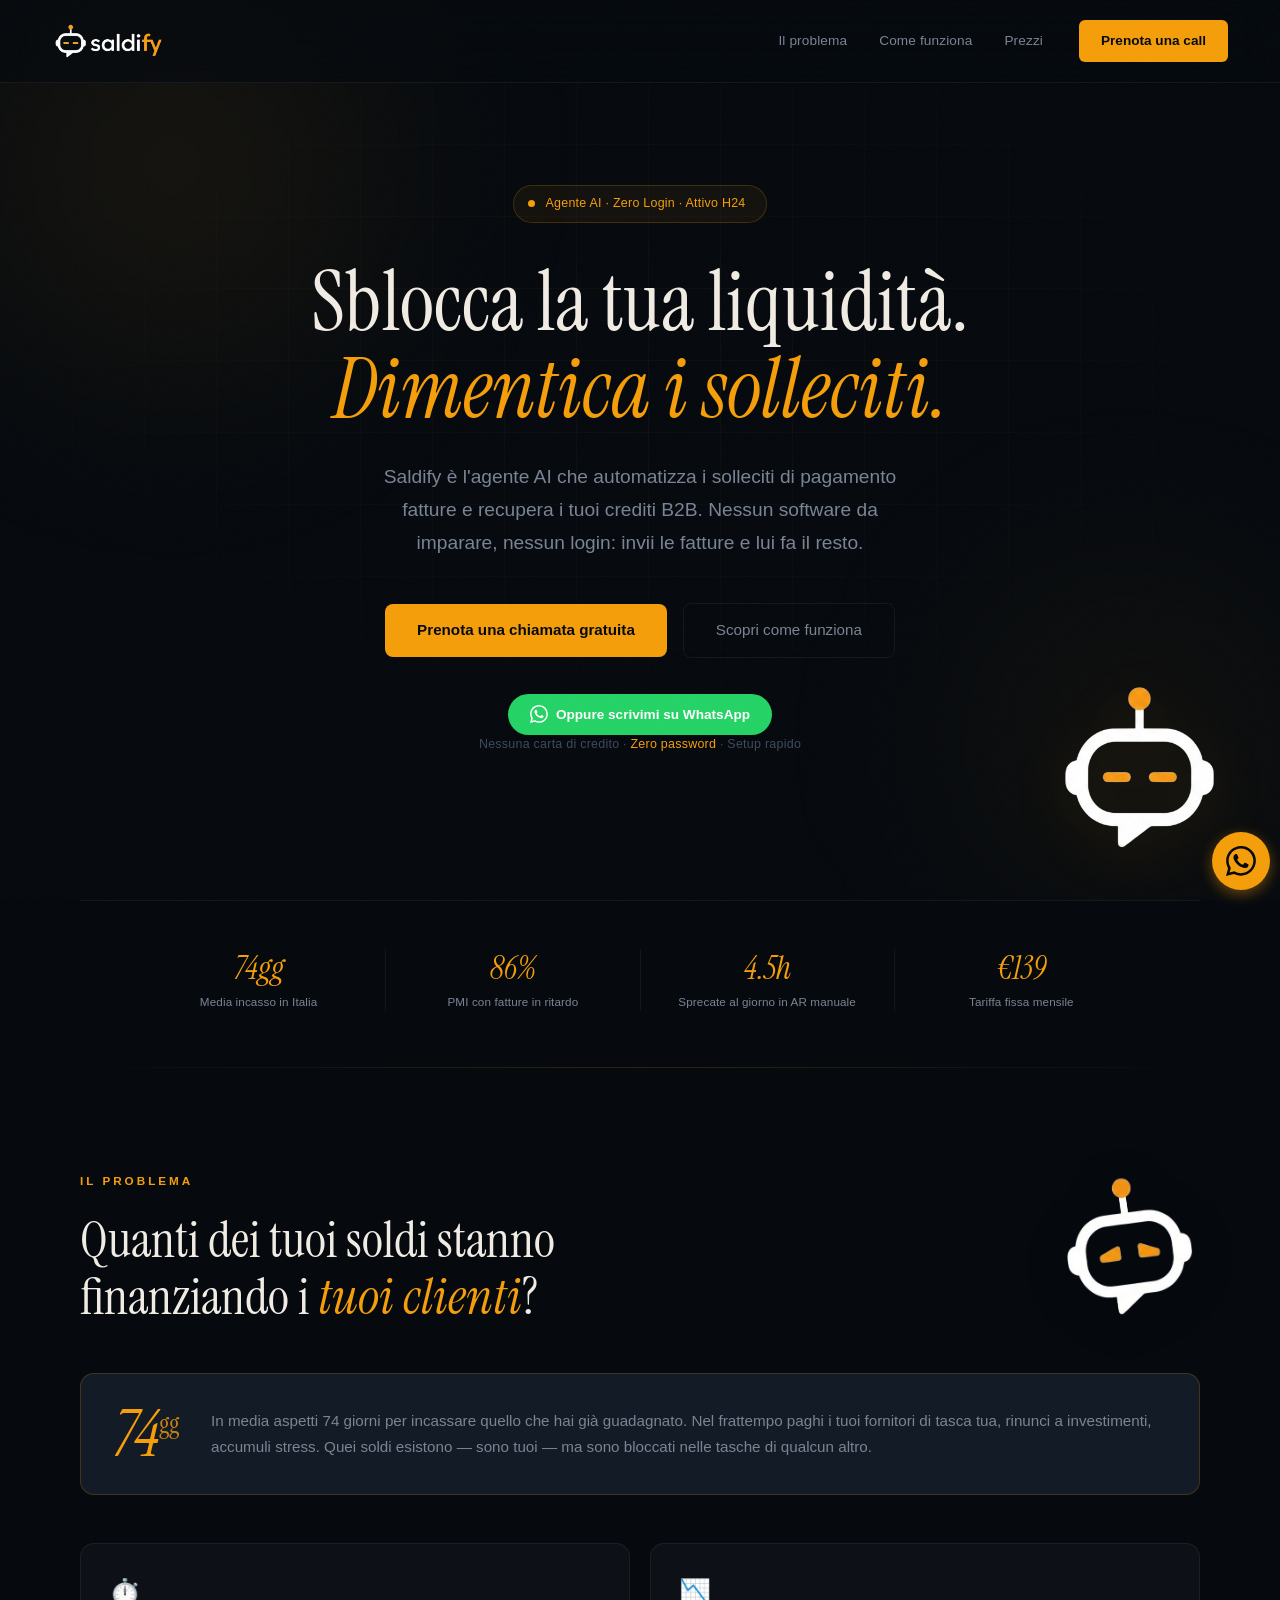
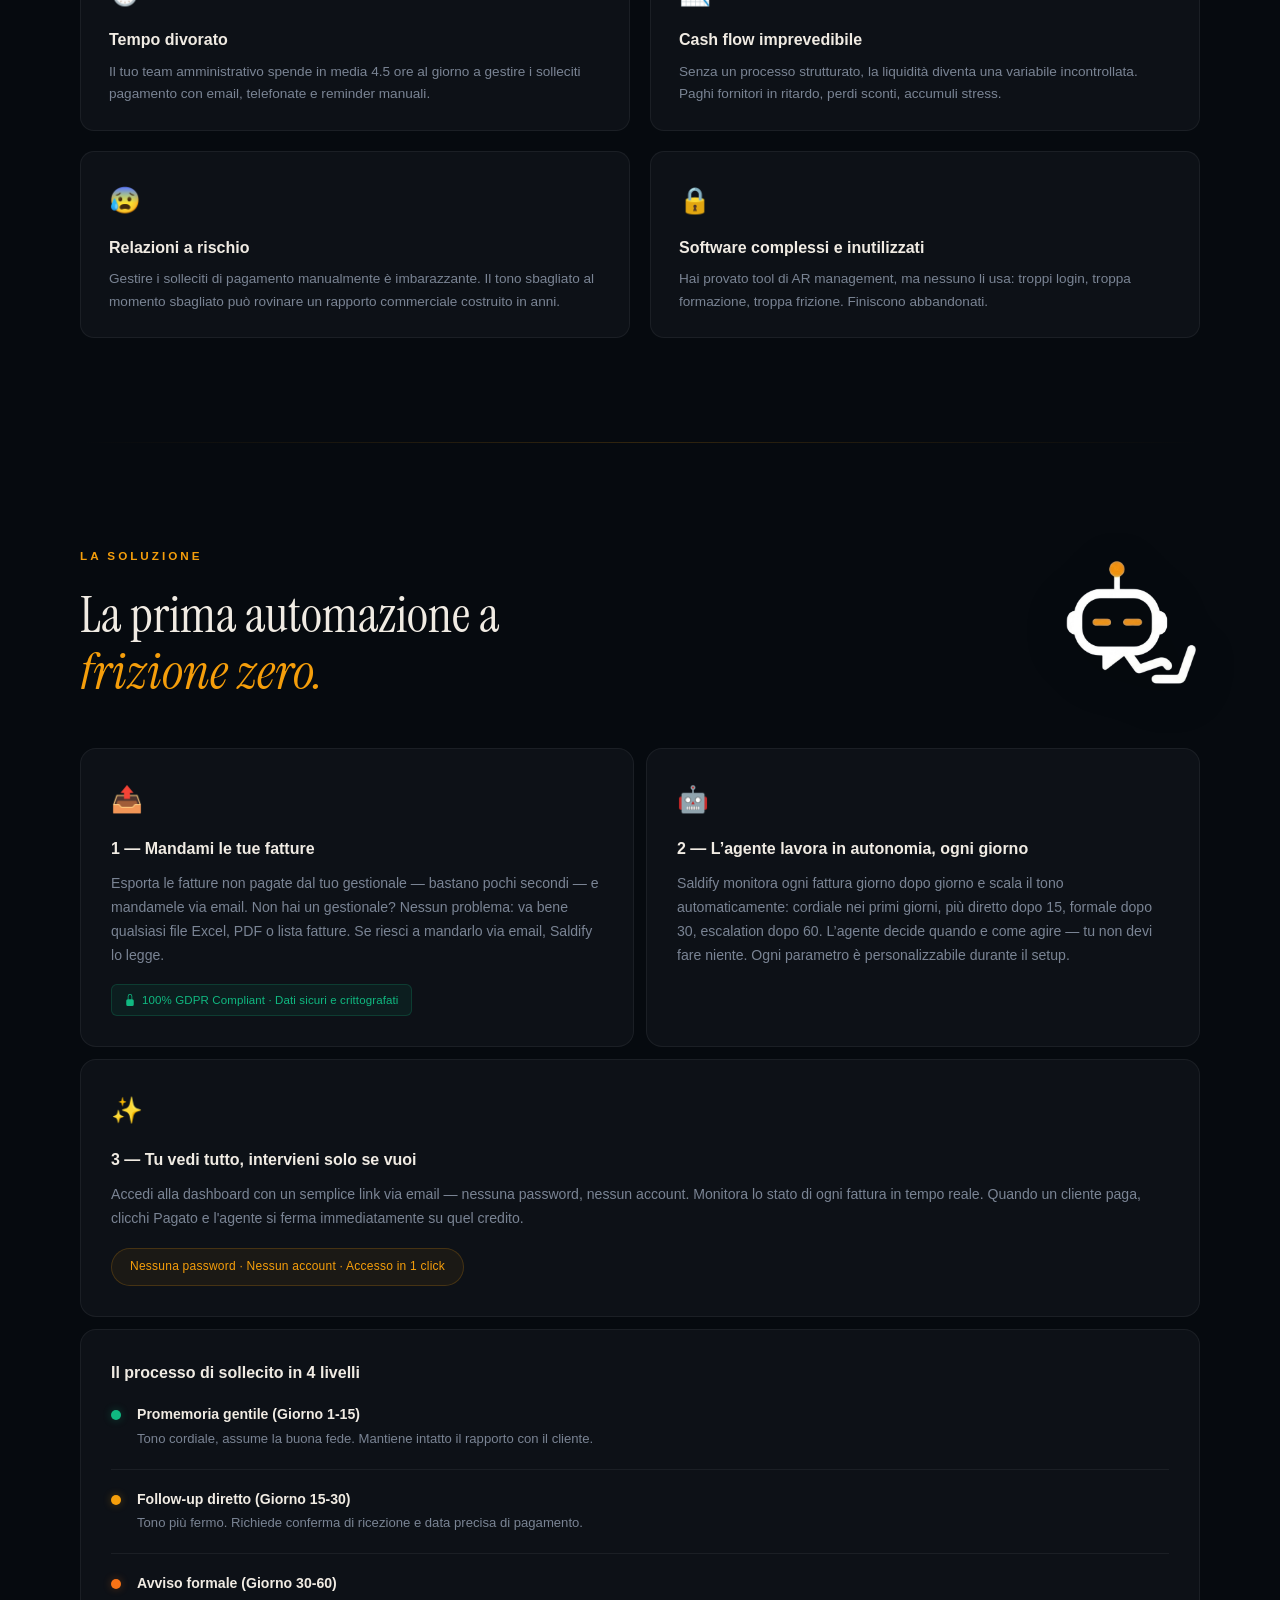
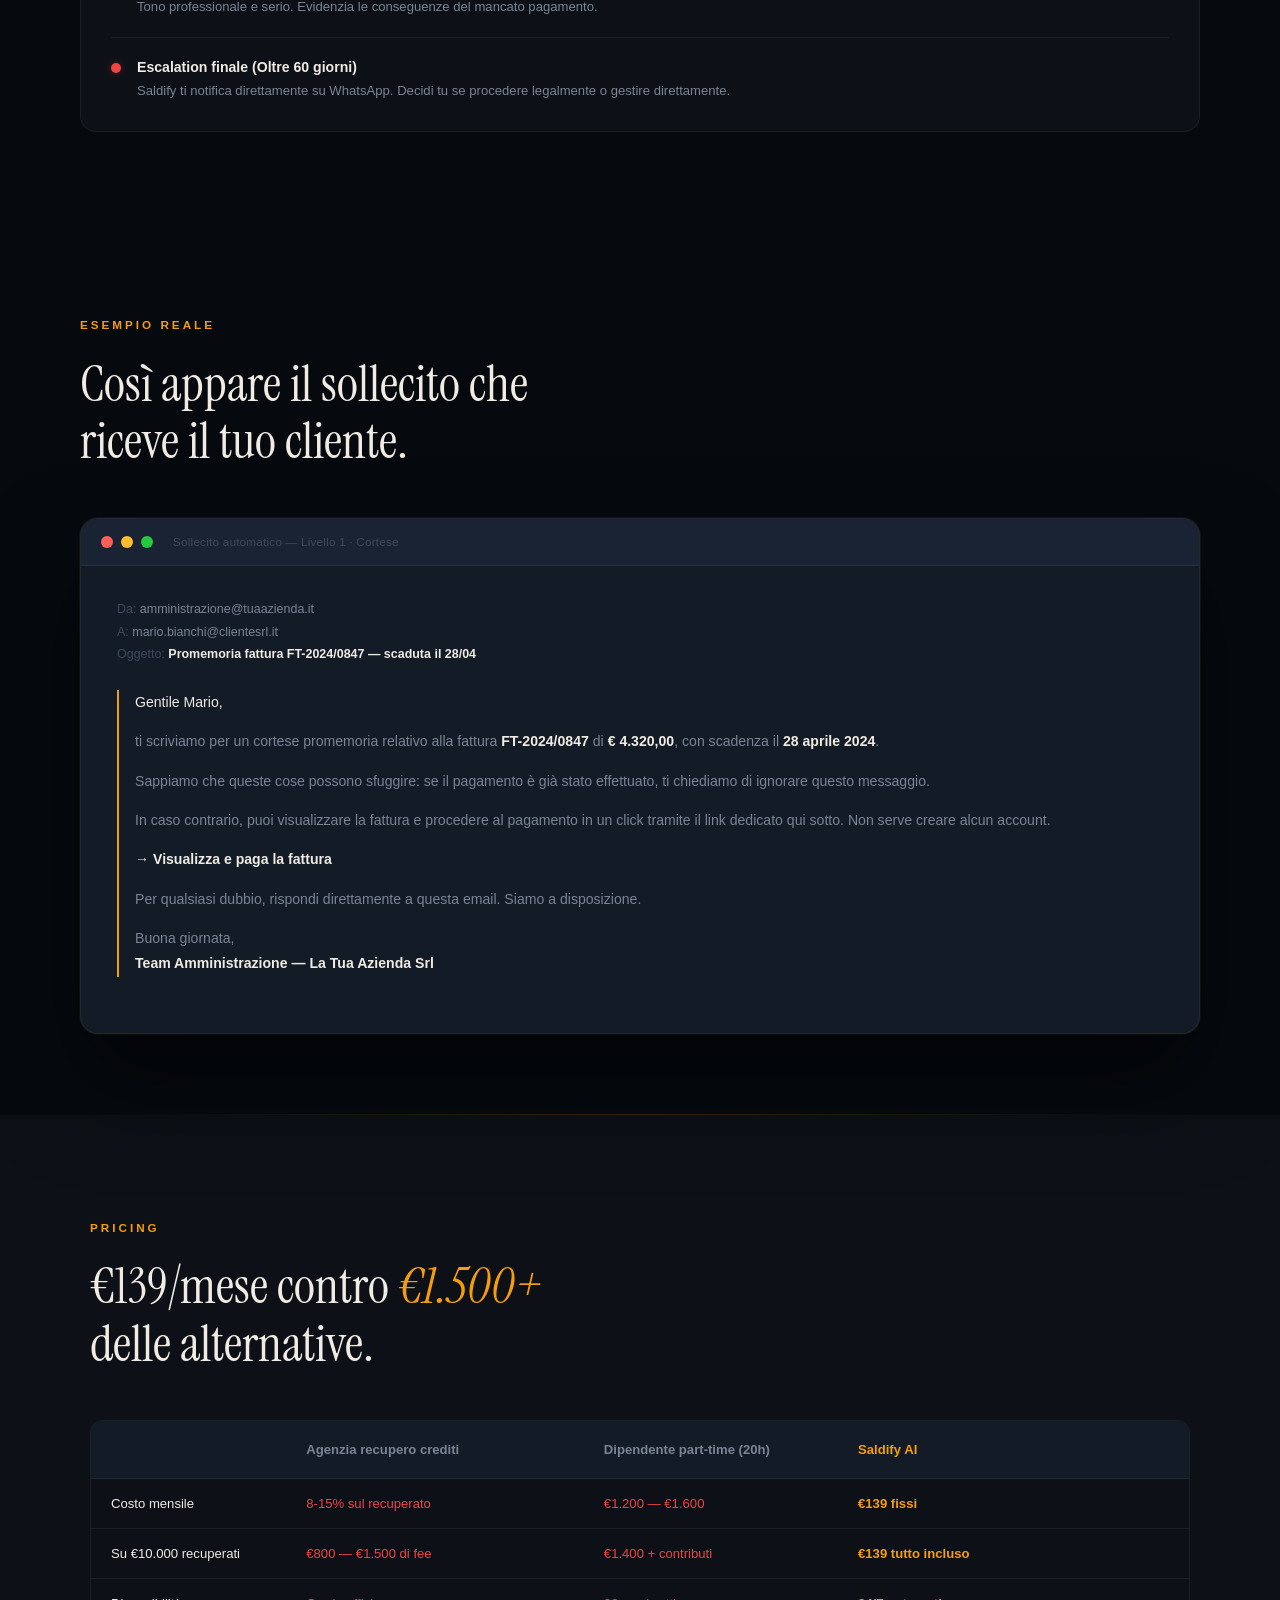
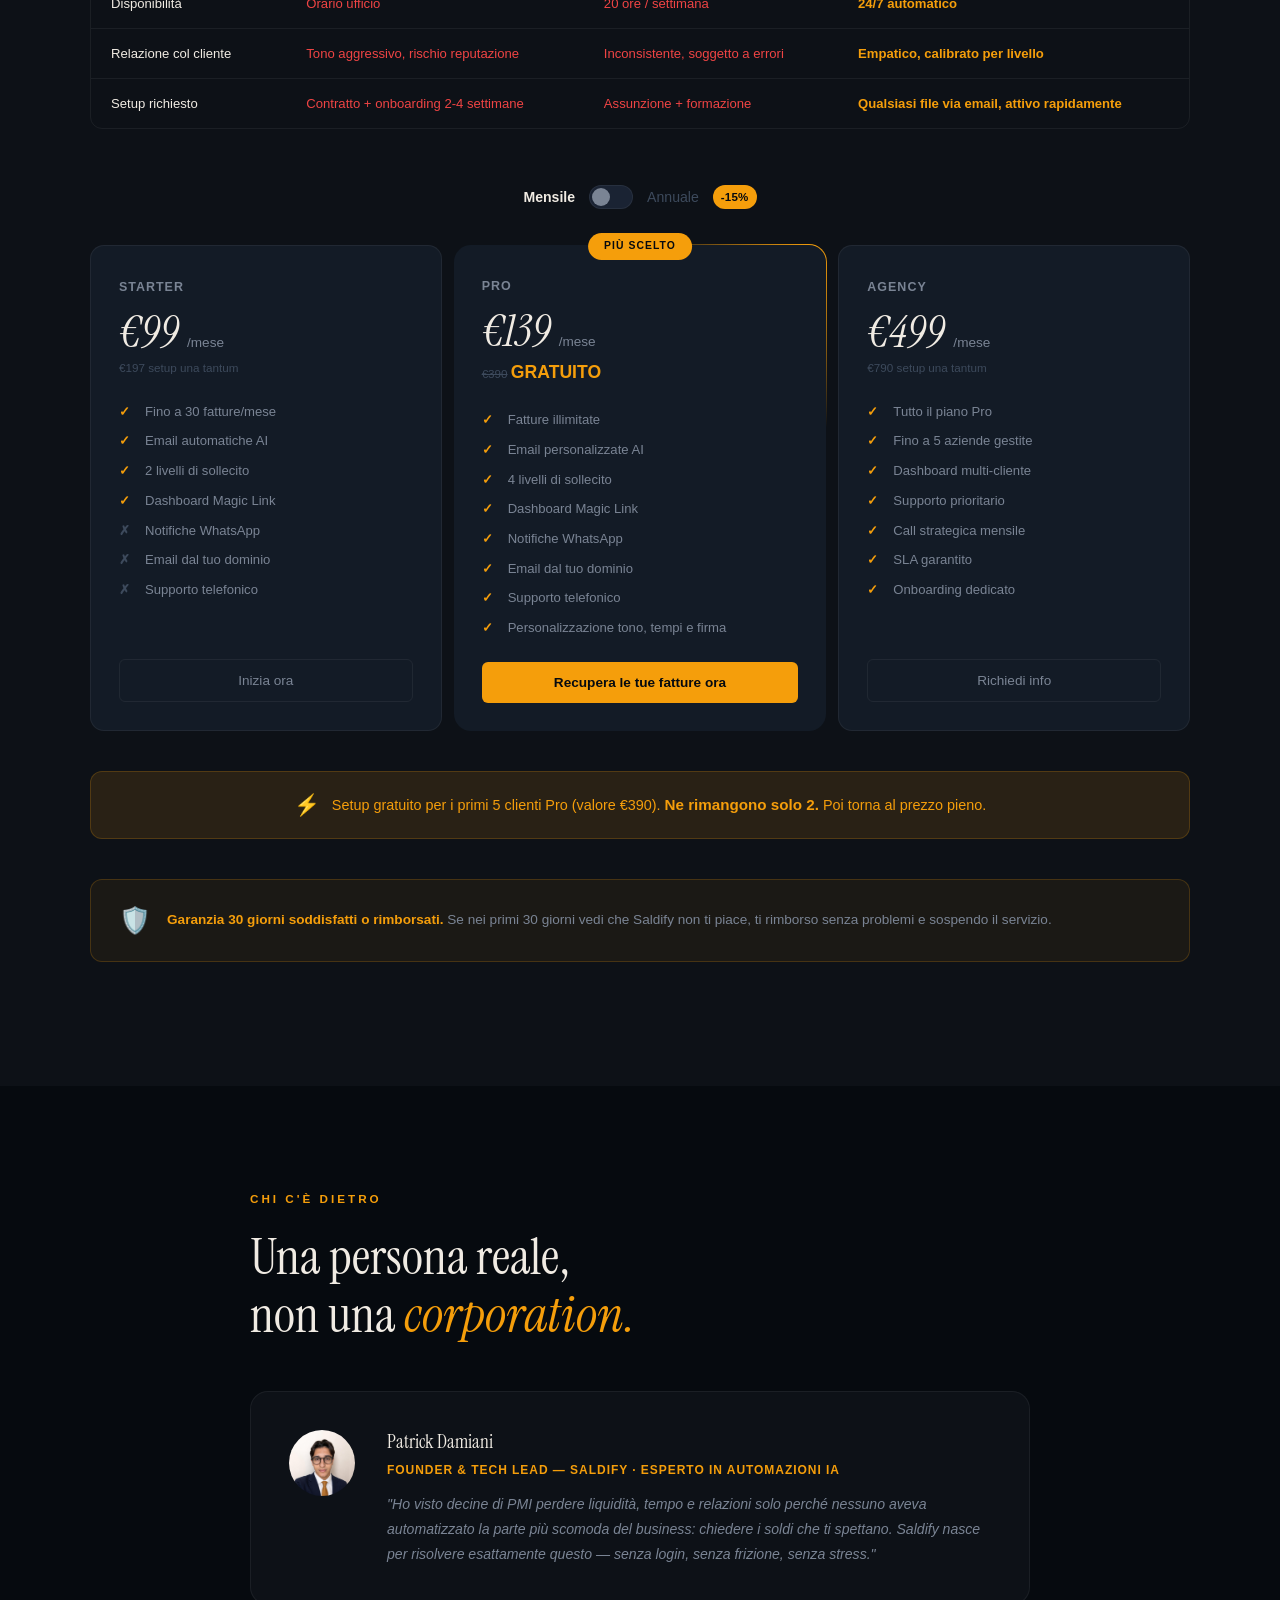
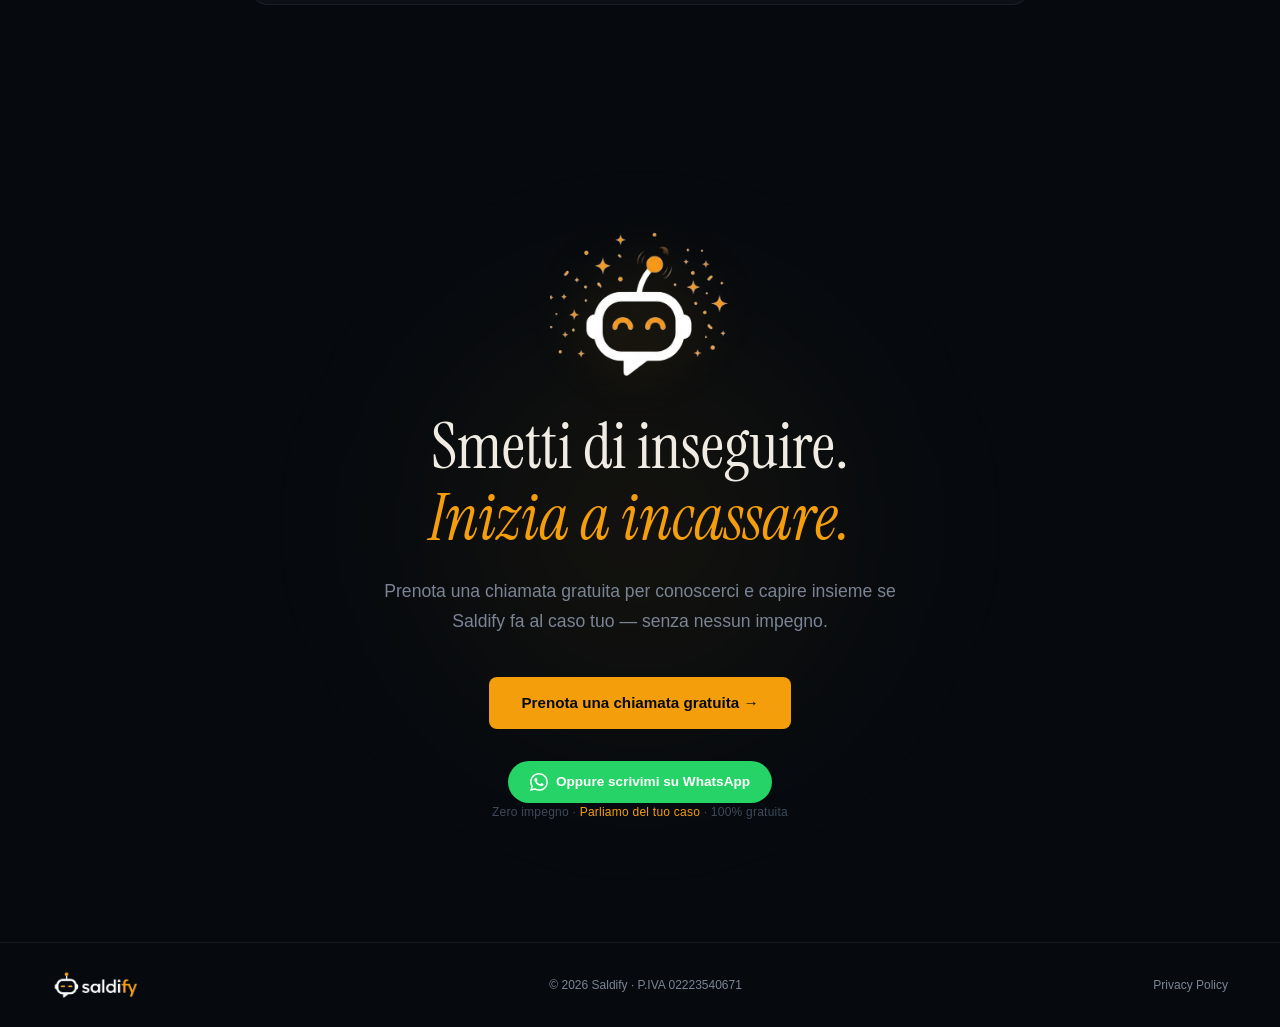
==== commit 8aa56082: "Add inline WhatsApp buttons in hero and final CTA sections" ====
--- a/index.html
+++ b/index.html
@@ -82,6 +82,11 @@
         <a href="/prenota" class="abtn lg">Prenota una chiamata gratuita</a>
         <a href="#come-funziona" class="gbtn lg">Scopri come funziona</a>
       </div>
+
+      <a href="https://wa.me/393780111216" target="_blank" class="wa-inline-btn">
+        <svg xmlns="http://www.w3.org/2000/svg" width="18" height="18" fill="currentColor" viewBox="0 0 16 16"><path d="M13.601 2.326A7.85 7.85 0 0 0 7.994 0C3.627 0 .068 3.558.064 7.926c0 1.399.366 2.76 1.057 3.965L0 16l4.204-1.102a7.9 7.9 0 0 0 3.79.965h.004c4.368 0 7.926-3.558 7.93-7.93A7.9 7.9 0 0 0 13.6 2.326zM7.994 14.521a6.6 6.6 0 0 1-3.356-.92l-.24-.144-2.494.654.666-2.433-.156-.251a6.56 6.56 0 0 1-1.007-3.505c0-3.626 2.957-6.584 6.591-6.584a6.56 6.56 0 0 1 4.66 1.931 6.56 6.56 0 0 1 1.928 4.66c-.004 3.639-2.961 6.592-6.592 6.592m3.615-4.934c-.197-.099-1.17-.578-1.353-.646-.182-.065-.315-.099-.445.099-.133.197-.513.646-.627.775-.114.133-.232.148-.43.05-.197-.1-.836-.308-1.592-.985-.59-.525-.985-1.175-1.103-1.372-.114-.198-.011-.304.088-.403.087-.088.197-.232.296-.346.1-.114.133-.198.198-.33.065-.134.034-.248-.015-.347-.05-.099-.445-1.076-.612-1.47-.16-.389-.323-.335-.445-.34-.114-.005-.247-.007-.38-.007a.73.73 0 0 0-.529.247c-.182.198-.691.677-.691 1.654s.71 1.916.81 2.049c.1.133 1.398 2.132 3.383 2.992.47.205.84.326 1.129.418.475.152.904.129 1.246.08.38-.058 1.171-.48 1.338-.943.164-.464.164-.86.114-.943-.049-.084-.182-.133-.38-.232z"/></svg>
+        Oppure scrivimi su WhatsApp
+      </a>
 
       <p class="hero-micro">Nessuna carta di credito · <span class="amber">Zero password</span> · Setup rapido</p>
     </div>
@@ -436,6 +441,10 @@
       <div class="cta-btn-wrap rv">
         <a href="/prenota" class="abtn lg">Prenota una chiamata gratuita →</a>
       </div>
+      <a href="https://wa.me/393780111216" target="_blank" class="wa-inline-btn" style="margin-top:12px;">
+        <svg xmlns="http://www.w3.org/2000/svg" width="18" height="18" fill="currentColor" viewBox="0 0 16 16"><path d="M13.601 2.326A7.85 7.85 0 0 0 7.994 0C3.627 0 .068 3.558.064 7.926c0 1.399.366 2.76 1.057 3.965L0 16l4.204-1.102a7.9 7.9 0 0 0 3.79.965h.004c4.368 0 7.926-3.558 7.93-7.93A7.9 7.9 0 0 0 13.6 2.326zM7.994 14.521a6.6 6.6 0 0 1-3.356-.92l-.24-.144-2.494.654.666-2.433-.156-.251a6.56 6.56 0 0 1-1.007-3.505c0-3.626 2.957-6.584 6.591-6.584a6.56 6.56 0 0 1 4.66 1.931 6.56 6.56 0 0 1 1.928 4.66c-.004 3.639-2.961 6.592-6.592 6.592m3.615-4.934c-.197-.099-1.17-.578-1.353-.646-.182-.065-.315-.099-.445.099-.133.197-.513.646-.627.775-.114.133-.232.148-.43.05-.197-.1-.836-.308-1.592-.985-.59-.525-.985-1.175-1.103-1.372-.114-.198-.011-.304.088-.403.087-.088.197-.232.296-.346.1-.114.133-.198.198-.33.065-.134.034-.248-.015-.347-.05-.099-.445-1.076-.612-1.47-.16-.389-.323-.335-.445-.34-.114-.005-.247-.007-.38-.007a.73.73 0 0 0-.529.247c-.182.198-.691.677-.691 1.654s.71 1.916.81 2.049c.1.133 1.398 2.132 3.383 2.992.47.205.84.326 1.129.418.475.152.904.129 1.246.08.38-.058 1.171-.48 1.338-.943.164-.464.164-.86.114-.943-.049-.084-.182-.133-.38-.232z"/></svg>
+        Oppure scrivimi su WhatsApp
+      </a>
       <p class="cta-micro rv">Zero impegno · <span class="amber">Parliamo del tuo caso</span> · 100% gratuita</p>
     </div>
   </section>
--- a/style.css
+++ b/style.css
@@ -1817,6 +1817,35 @@
 }
 
 /* ============================================
+   WHATSAPP INLINE BUTTON
+   ============================================ */
+.wa-inline-btn {
+  display: inline-flex;
+  align-items: center;
+  gap: 8px;
+  padding: 10px 22px;
+  border-radius: 50px;
+  background: #25D366;
+  color: #fff;
+  font-family: var(--font-sans);
+  font-size: 0.85rem;
+  font-weight: 600;
+  text-decoration: none;
+  transition: all 0.3s ease;
+  margin-top: 8px;
+}
+
+.wa-inline-btn:hover {
+  background: #1ebe5d;
+  transform: translateY(-2px);
+  box-shadow: 0 4px 16px rgba(37, 211, 102, 0.4);
+}
+
+.wa-inline-btn svg {
+  flex-shrink: 0;
+}
+
+/* ============================================
    WHATSAPP FLOATING BUTTON
    ============================================ */
 .wa-fab {
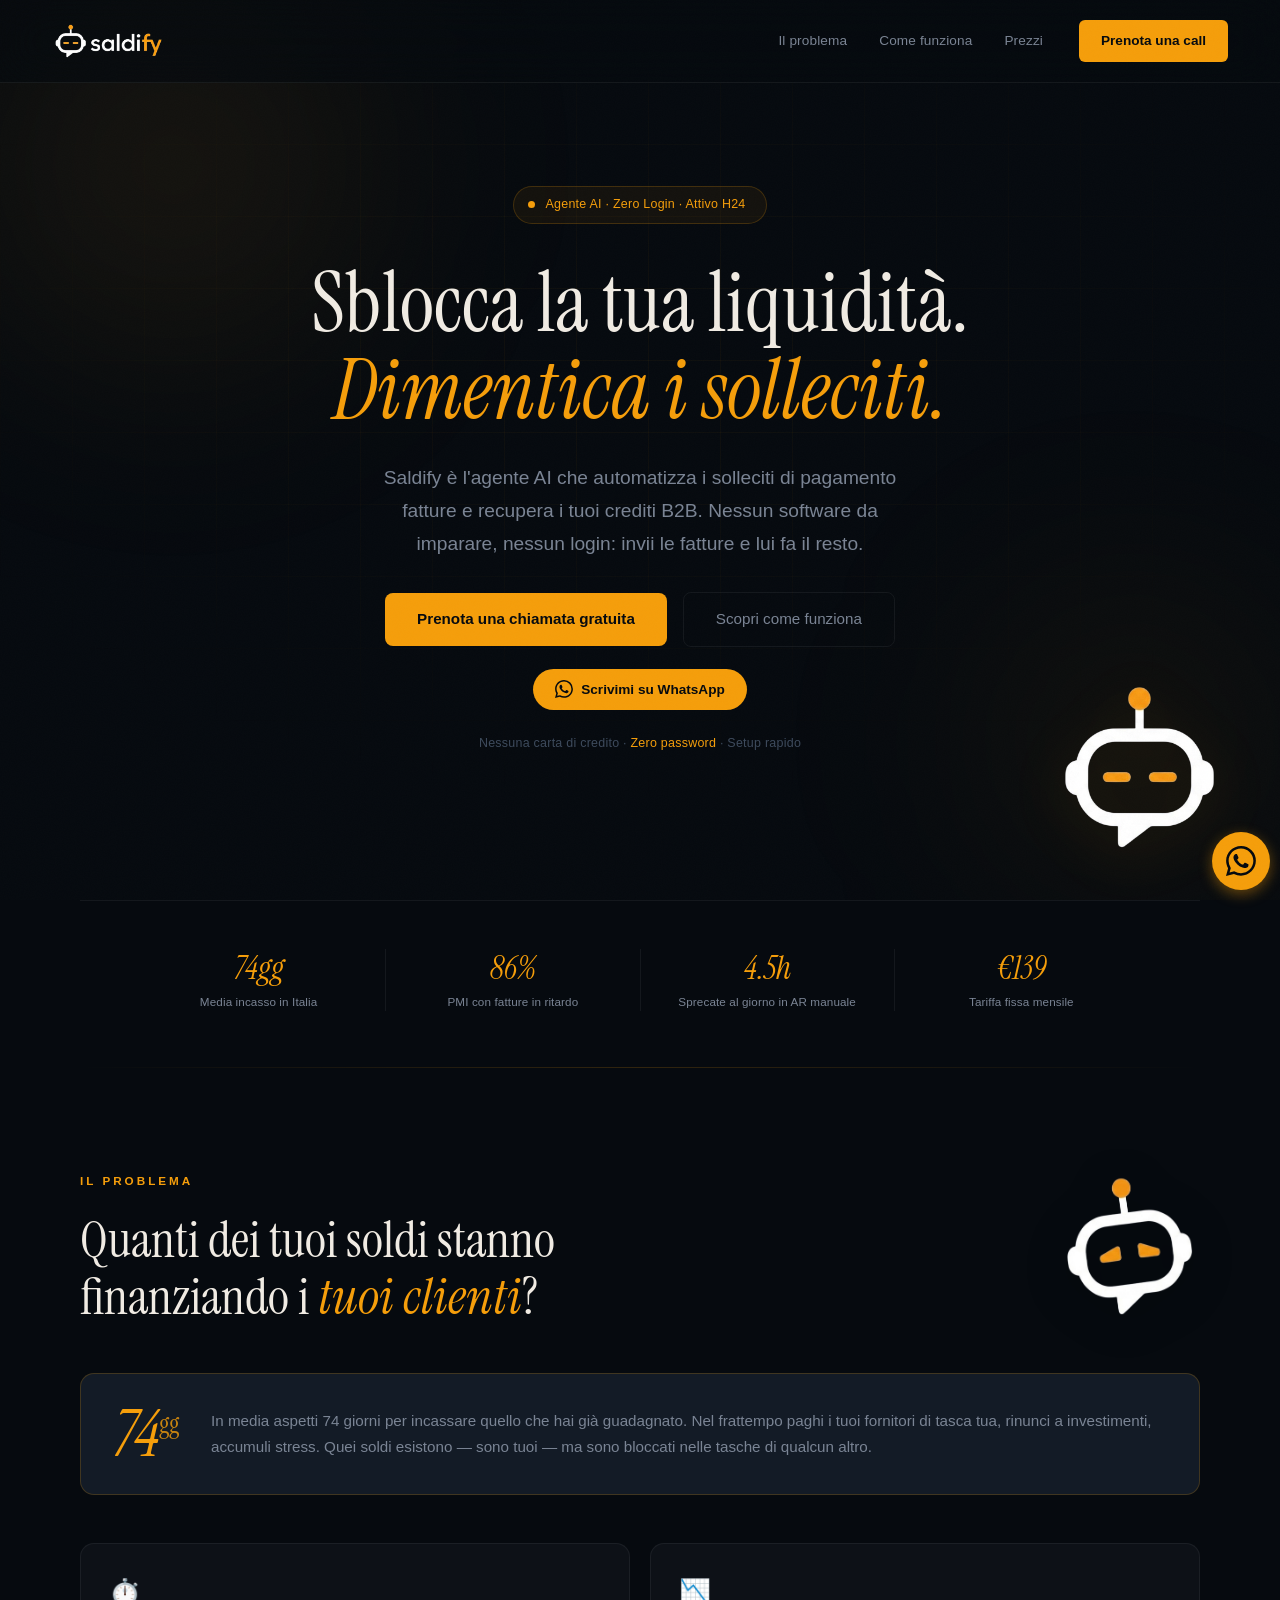
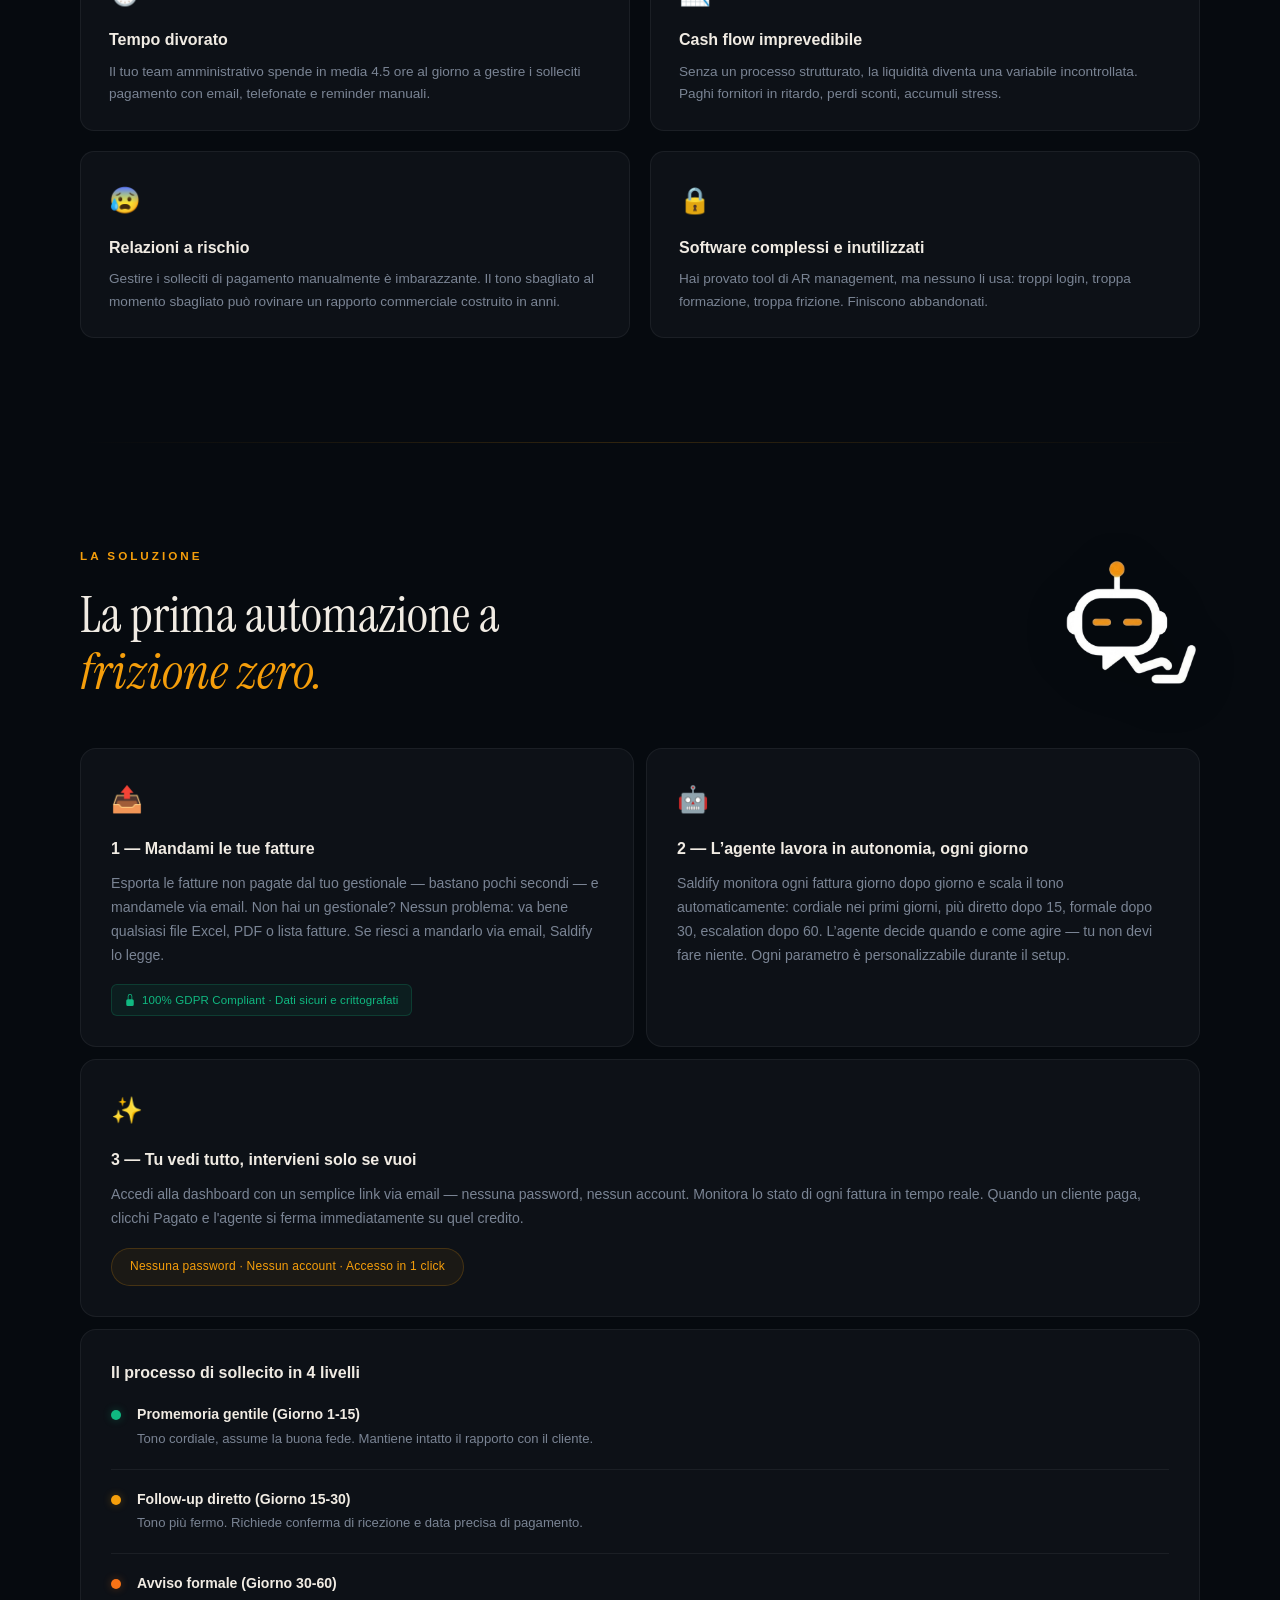
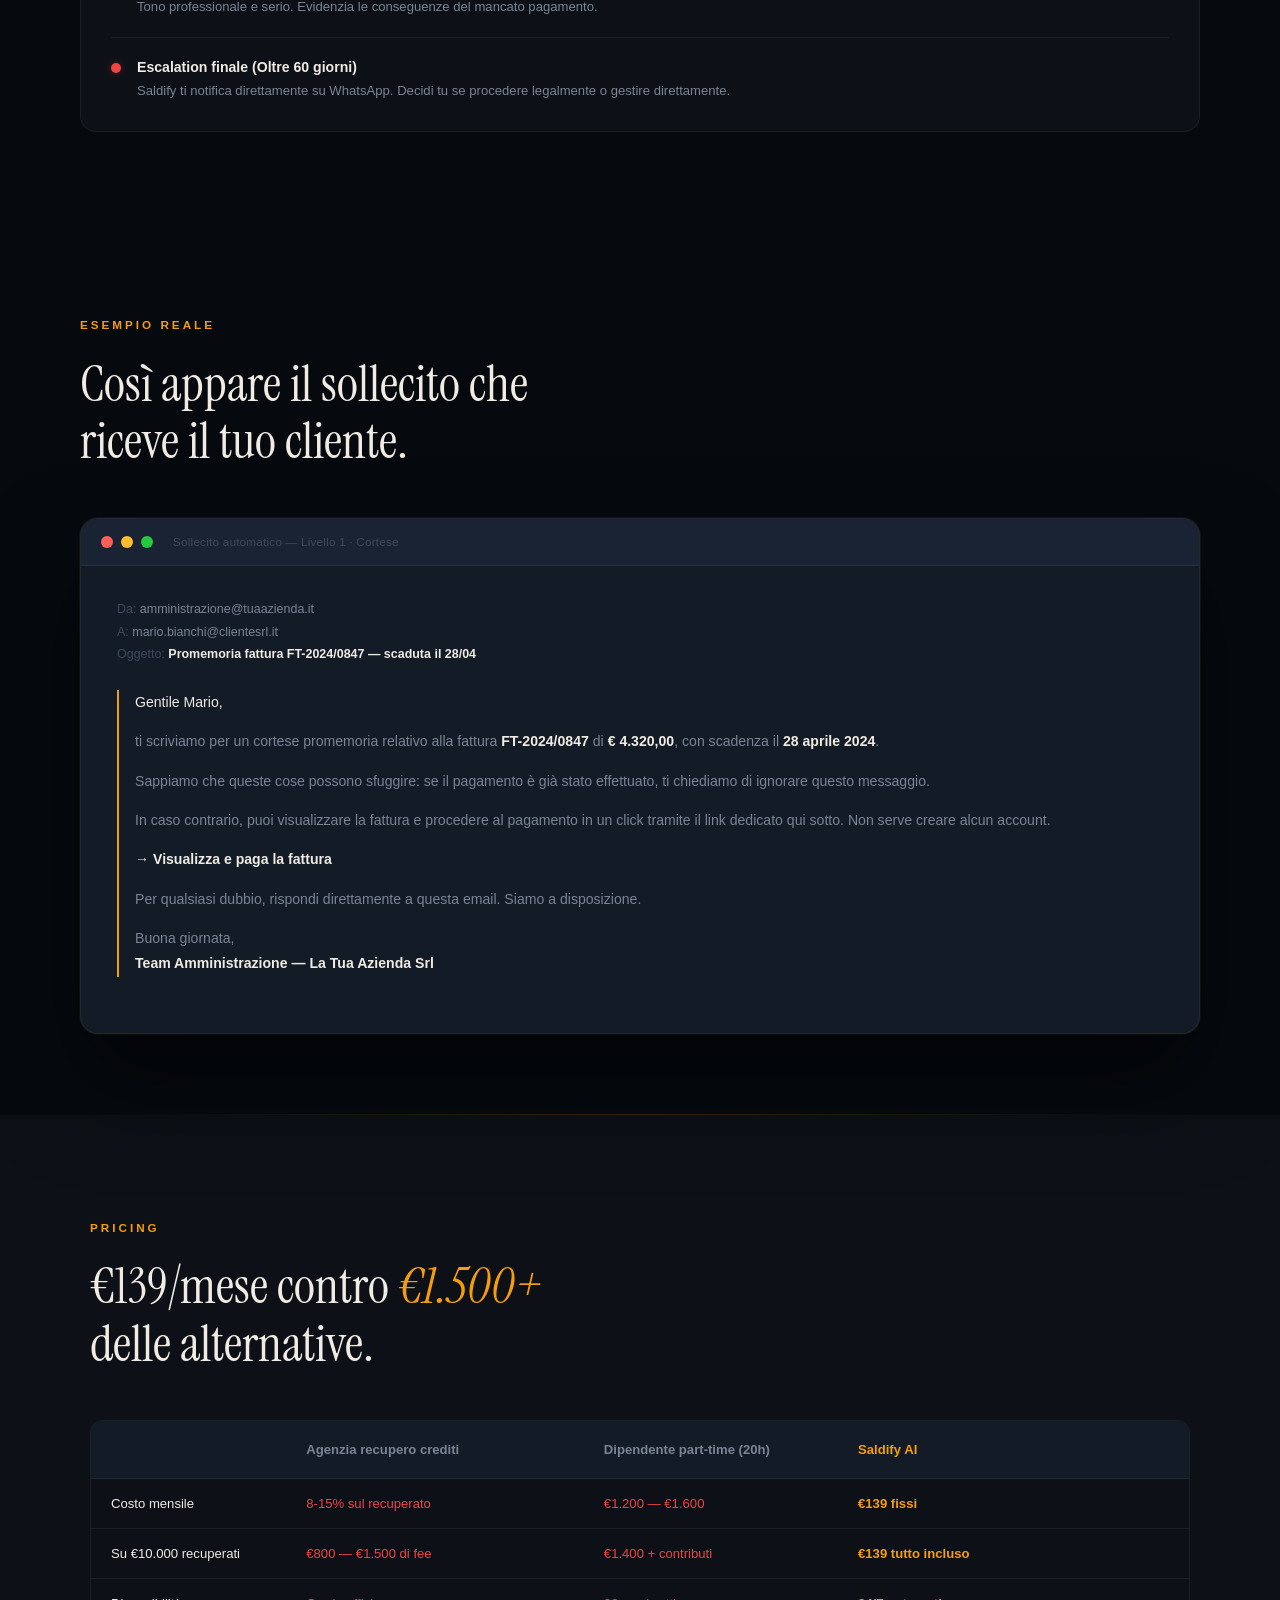
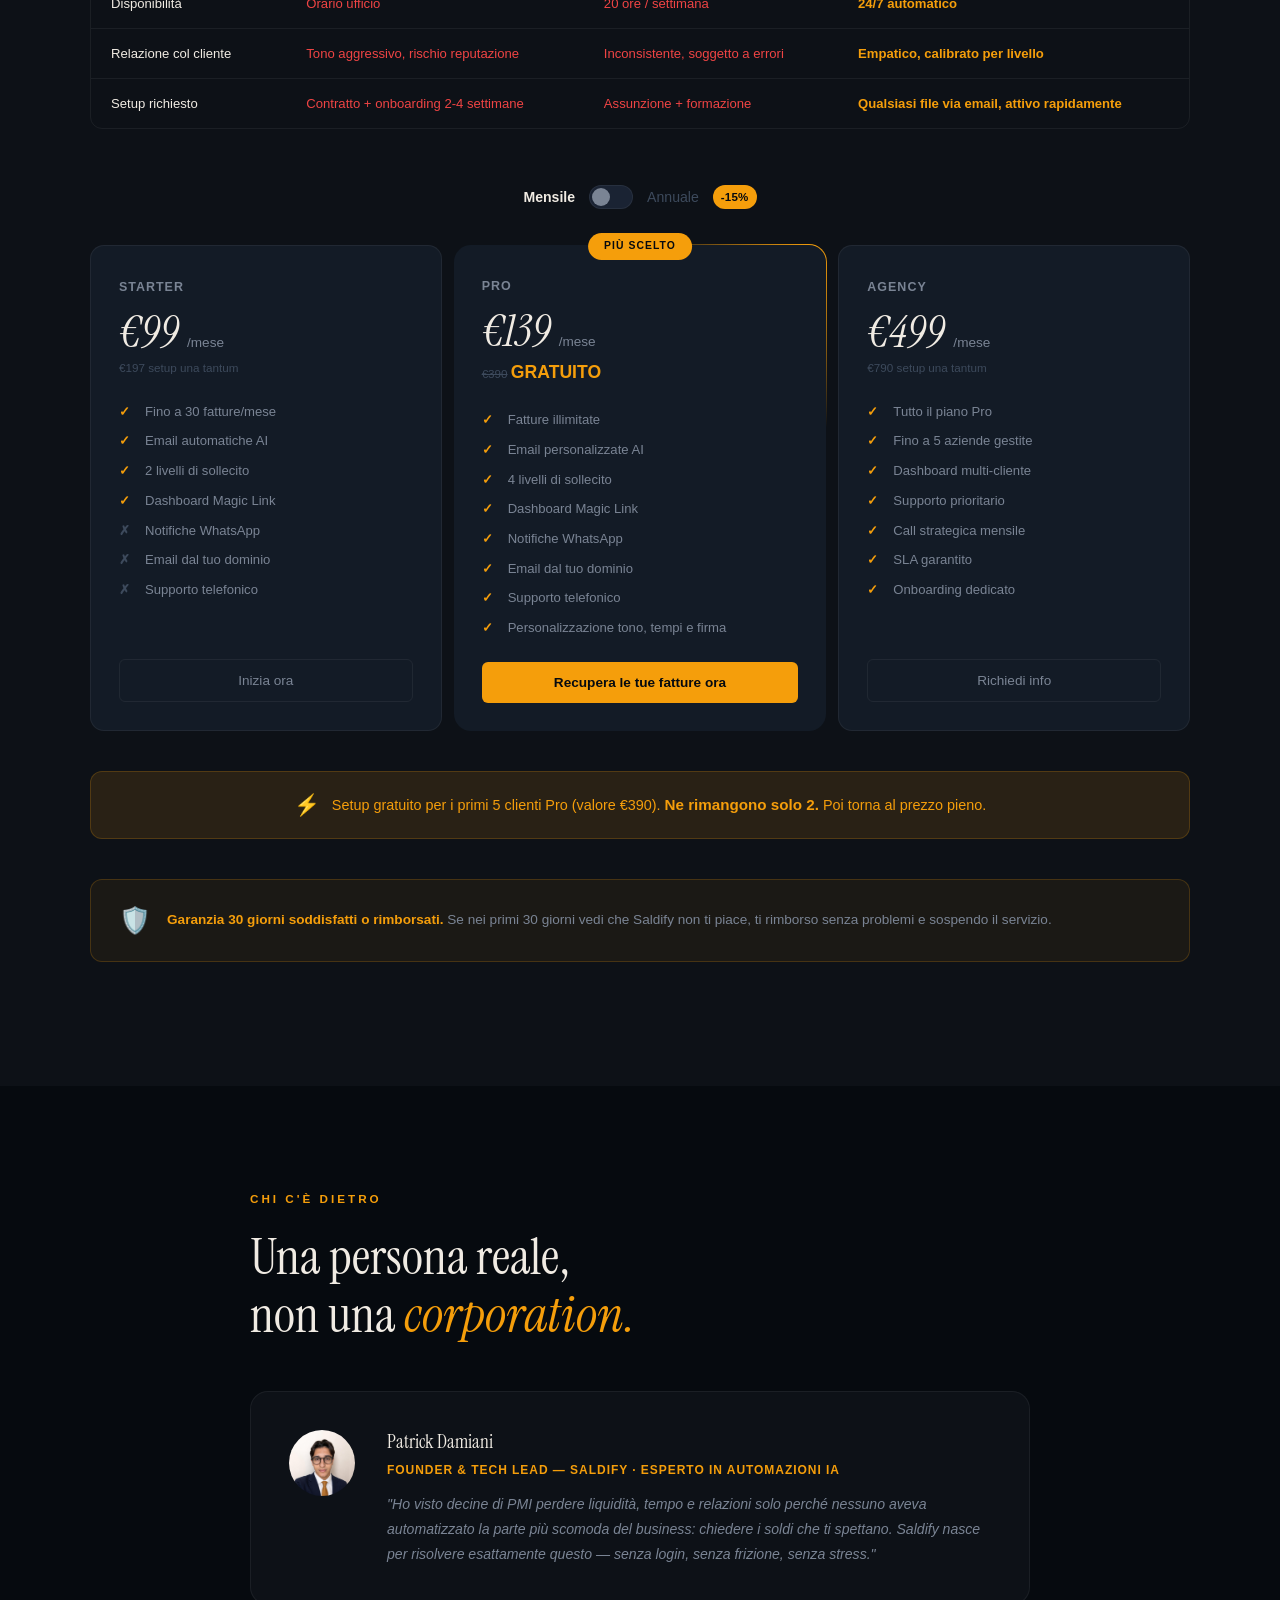
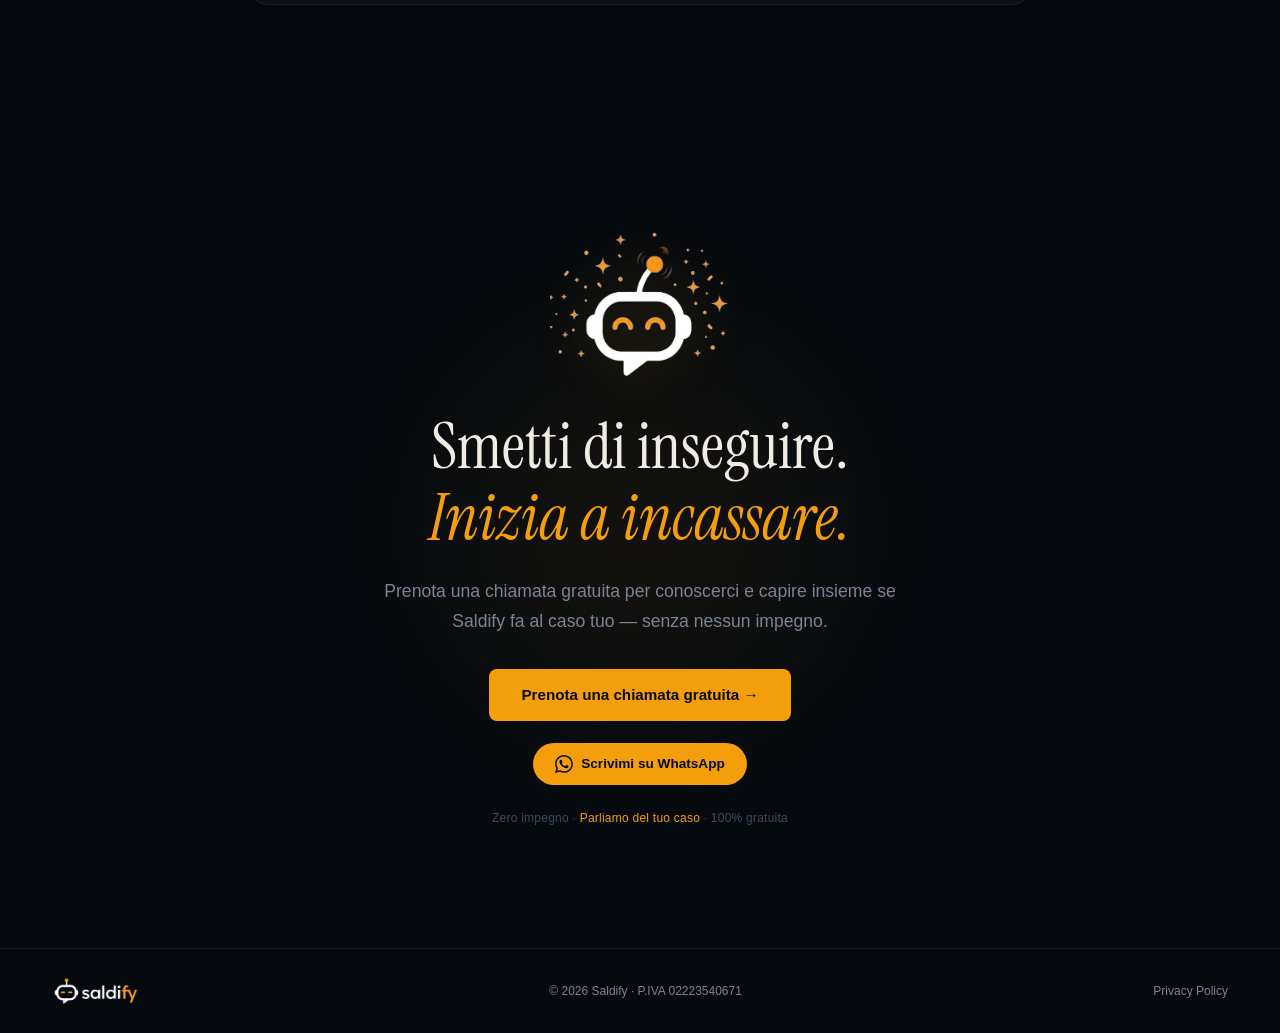
==== commit 20eae7c9: "style: update WhatsApp button colors and optimize layout spacing" ====
--- a/index.html
+++ b/index.html
@@ -85,7 +85,7 @@
 
       <a href="https://wa.me/393780111216" target="_blank" class="wa-inline-btn">
         <svg xmlns="http://www.w3.org/2000/svg" width="18" height="18" fill="currentColor" viewBox="0 0 16 16"><path d="M13.601 2.326A7.85 7.85 0 0 0 7.994 0C3.627 0 .068 3.558.064 7.926c0 1.399.366 2.76 1.057 3.965L0 16l4.204-1.102a7.9 7.9 0 0 0 3.79.965h.004c4.368 0 7.926-3.558 7.93-7.93A7.9 7.9 0 0 0 13.6 2.326zM7.994 14.521a6.6 6.6 0 0 1-3.356-.92l-.24-.144-2.494.654.666-2.433-.156-.251a6.56 6.56 0 0 1-1.007-3.505c0-3.626 2.957-6.584 6.591-6.584a6.56 6.56 0 0 1 4.66 1.931 6.56 6.56 0 0 1 1.928 4.66c-.004 3.639-2.961 6.592-6.592 6.592m3.615-4.934c-.197-.099-1.17-.578-1.353-.646-.182-.065-.315-.099-.445.099-.133.197-.513.646-.627.775-.114.133-.232.148-.43.05-.197-.1-.836-.308-1.592-.985-.59-.525-.985-1.175-1.103-1.372-.114-.198-.011-.304.088-.403.087-.088.197-.232.296-.346.1-.114.133-.198.198-.33.065-.134.034-.248-.015-.347-.05-.099-.445-1.076-.612-1.47-.16-.389-.323-.335-.445-.34-.114-.005-.247-.007-.38-.007a.73.73 0 0 0-.529.247c-.182.198-.691.677-.691 1.654s.71 1.916.81 2.049c.1.133 1.398 2.132 3.383 2.992.47.205.84.326 1.129.418.475.152.904.129 1.246.08.38-.058 1.171-.48 1.338-.943.164-.464.164-.86.114-.943-.049-.084-.182-.133-.38-.232z"/></svg>
-        Oppure scrivimi su WhatsApp
+        Scrivimi su WhatsApp
       </a>
 
       <p class="hero-micro">Nessuna carta di credito · <span class="amber">Zero password</span> · Setup rapido</p>
@@ -441,9 +441,9 @@
       <div class="cta-btn-wrap rv">
         <a href="/prenota" class="abtn lg">Prenota una chiamata gratuita →</a>
       </div>
-      <a href="https://wa.me/393780111216" target="_blank" class="wa-inline-btn" style="margin-top:12px;">
+      <a href="https://wa.me/393780111216" target="_blank" class="wa-inline-btn">
         <svg xmlns="http://www.w3.org/2000/svg" width="18" height="18" fill="currentColor" viewBox="0 0 16 16"><path d="M13.601 2.326A7.85 7.85 0 0 0 7.994 0C3.627 0 .068 3.558.064 7.926c0 1.399.366 2.76 1.057 3.965L0 16l4.204-1.102a7.9 7.9 0 0 0 3.79.965h.004c4.368 0 7.926-3.558 7.93-7.93A7.9 7.9 0 0 0 13.6 2.326zM7.994 14.521a6.6 6.6 0 0 1-3.356-.92l-.24-.144-2.494.654.666-2.433-.156-.251a6.56 6.56 0 0 1-1.007-3.505c0-3.626 2.957-6.584 6.591-6.584a6.56 6.56 0 0 1 4.66 1.931 6.56 6.56 0 0 1 1.928 4.66c-.004 3.639-2.961 6.592-6.592 6.592m3.615-4.934c-.197-.099-1.17-.578-1.353-.646-.182-.065-.315-.099-.445.099-.133.197-.513.646-.627.775-.114.133-.232.148-.43.05-.197-.1-.836-.308-1.592-.985-.59-.525-.985-1.175-1.103-1.372-.114-.198-.011-.304.088-.403.087-.088.197-.232.296-.346.1-.114.133-.198.198-.33.065-.134.034-.248-.015-.347-.05-.099-.445-1.076-.612-1.47-.16-.389-.323-.335-.445-.34-.114-.005-.247-.007-.38-.007a.73.73 0 0 0-.529.247c-.182.198-.691.677-.691 1.654s.71 1.916.81 2.049c.1.133 1.398 2.132 3.383 2.992.47.205.84.326 1.129.418.475.152.904.129 1.246.08.38-.058 1.171-.48 1.338-.943.164-.464.164-.86.114-.943-.049-.084-.182-.133-.38-.232z"/></svg>
-        Oppure scrivimi su WhatsApp
+        Scrivimi su WhatsApp
       </a>
       <p class="cta-micro rv">Zero impegno · <span class="amber">Parliamo del tuo caso</span> · 100% gratuita</p>
     </div>
--- a/style.css
+++ b/style.css
@@ -408,7 +408,7 @@
   color: var(--muted);
   max-width: 540px;
   line-height: 1.7;
-  margin-bottom: 44px;
+  margin-bottom: 32px;
   animation: fadeUp 0.7s ease both;
   animation-delay: 0.2s;
 }
@@ -418,7 +418,7 @@
   display: flex;
   align-items: center;
   gap: 16px;
-  margin-bottom: 28px;
+  margin-bottom: 16px;
   animation: fadeUp 0.7s ease both;
   animation-delay: 0.3s;
 }
@@ -1444,14 +1444,14 @@
   font-size: clamp(0.95rem, 1.5vw, 1.1rem);
   color: var(--muted);
   line-height: 1.7;
-  margin-bottom: 40px;
+  margin-bottom: 32px;
   max-width: 520px;
   margin-left: auto;
   margin-right: auto;
 }
 
 .cta-btn-wrap {
-  margin-bottom: 20px;
+  margin-bottom: 16px;
 }
 
 .cta-micro {
@@ -1825,20 +1825,21 @@
   gap: 8px;
   padding: 10px 22px;
   border-radius: 50px;
-  background: #25D366;
-  color: #fff;
+  background: var(--amber);
+  color: #060A0F;
   font-family: var(--font-sans);
   font-size: 0.85rem;
   font-weight: 600;
   text-decoration: none;
   transition: all 0.3s ease;
-  margin-top: 8px;
+  margin-top: 6px;
+  margin-bottom: 24px;
 }
 
 .wa-inline-btn:hover {
-  background: #1ebe5d;
+  background: var(--amber-2);
   transform: translateY(-2px);
-  box-shadow: 0 4px 16px rgba(37, 211, 102, 0.4);
+  box-shadow: 0 0 20px rgba(245, 158, 11, 0.35), 0 0 60px rgba(245, 158, 11, 0.12);
 }
 
 .wa-inline-btn svg {
